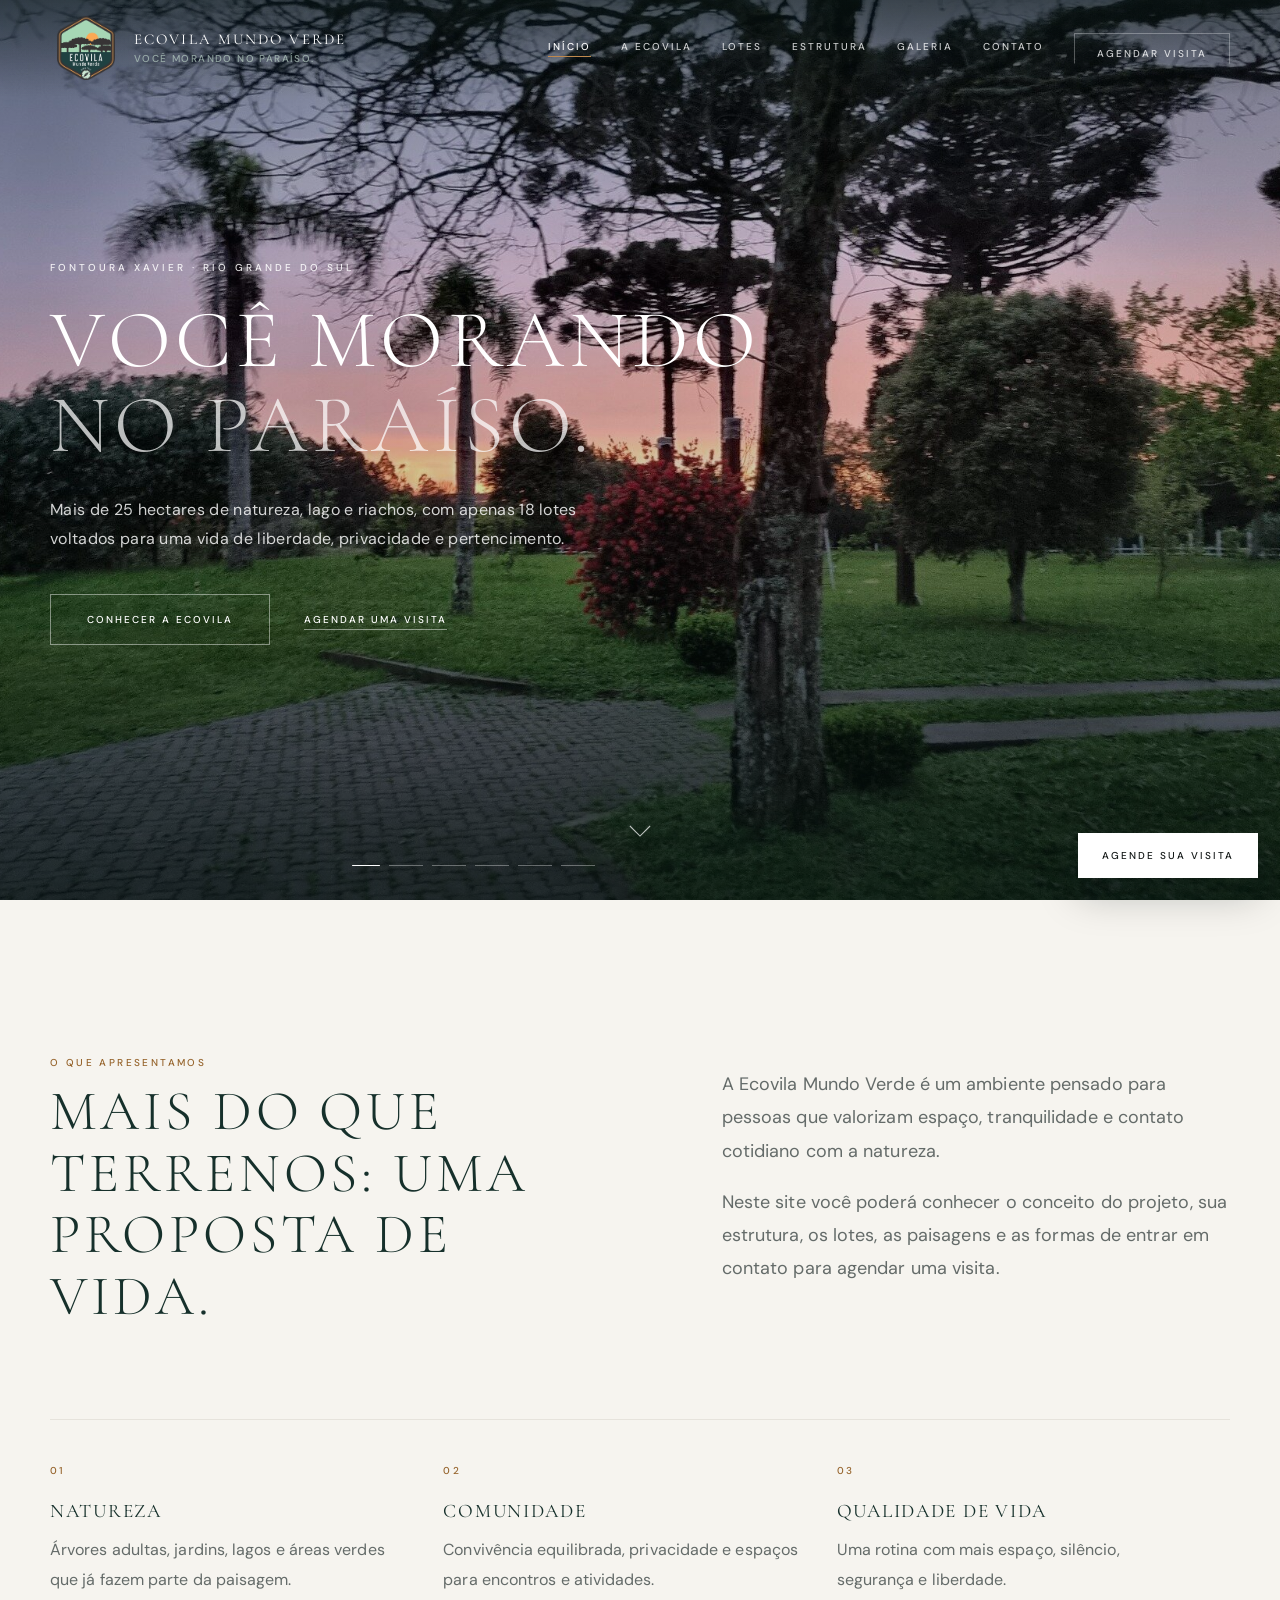
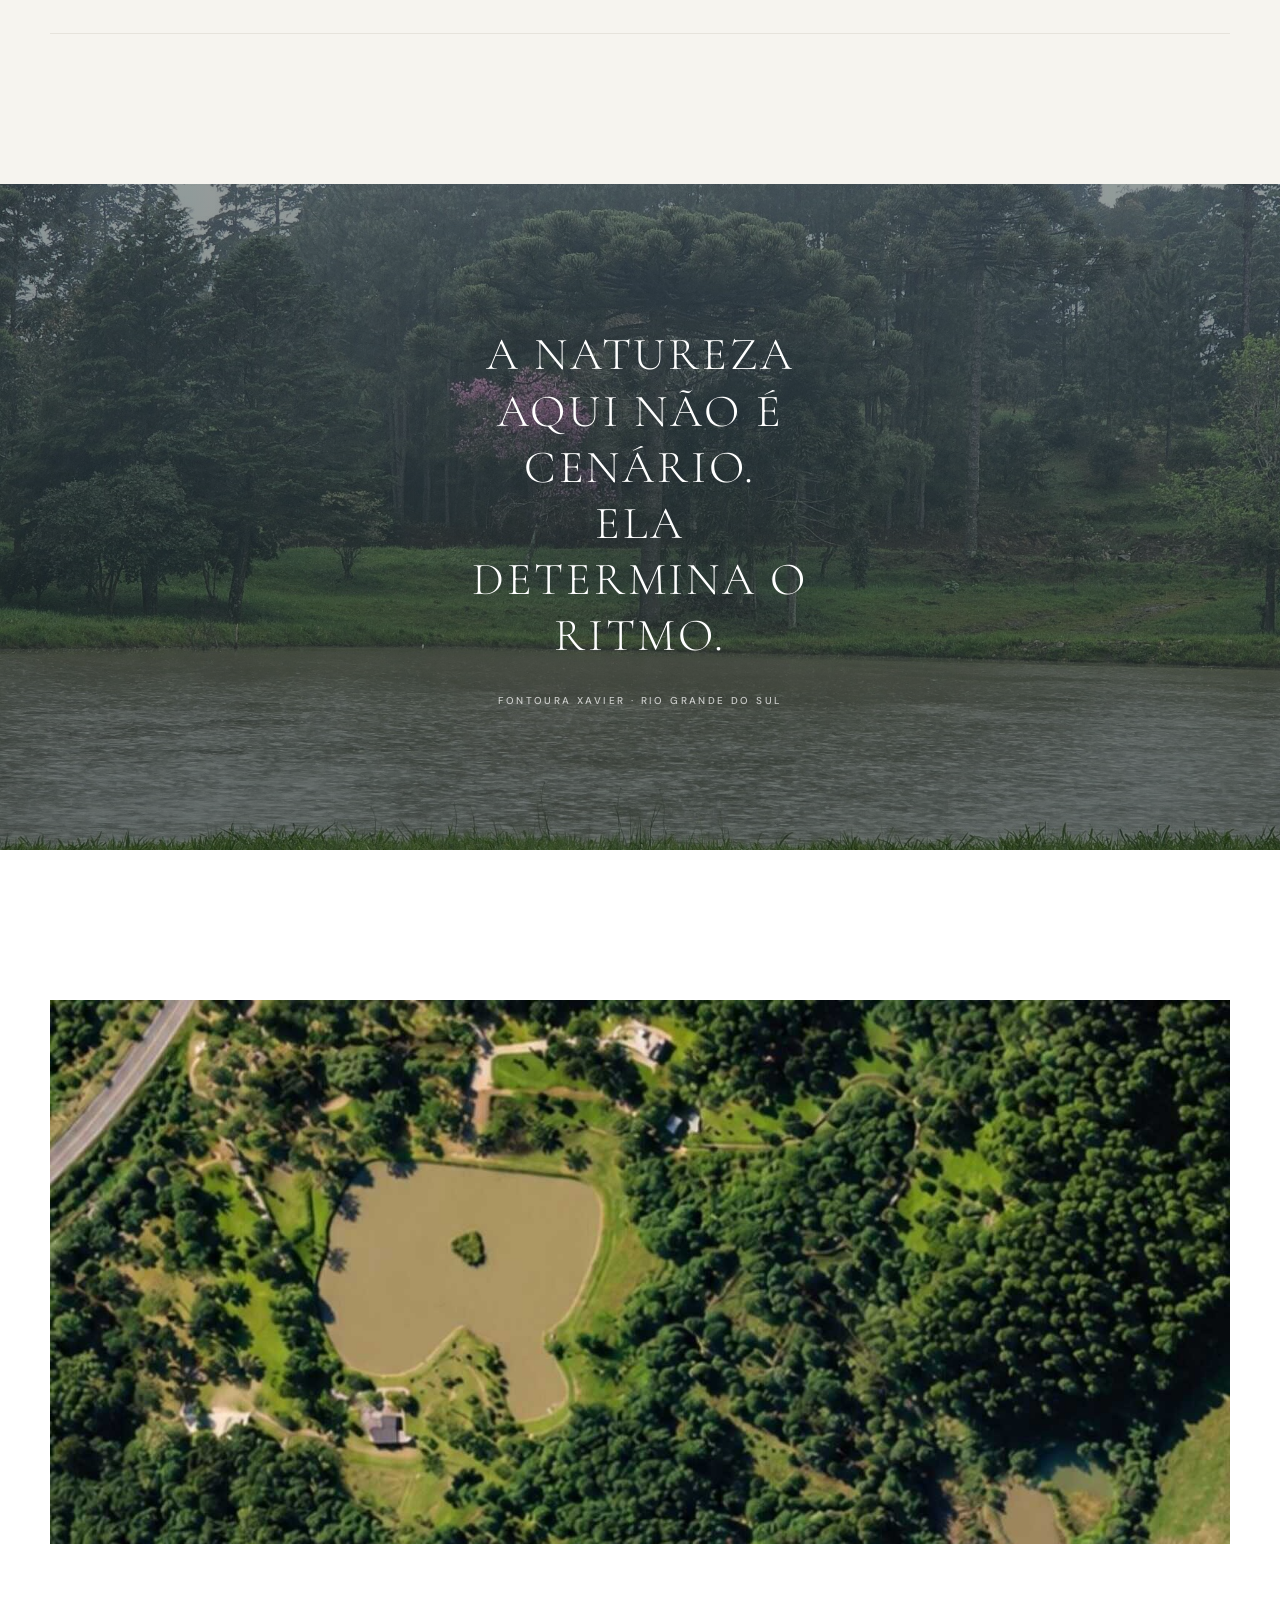
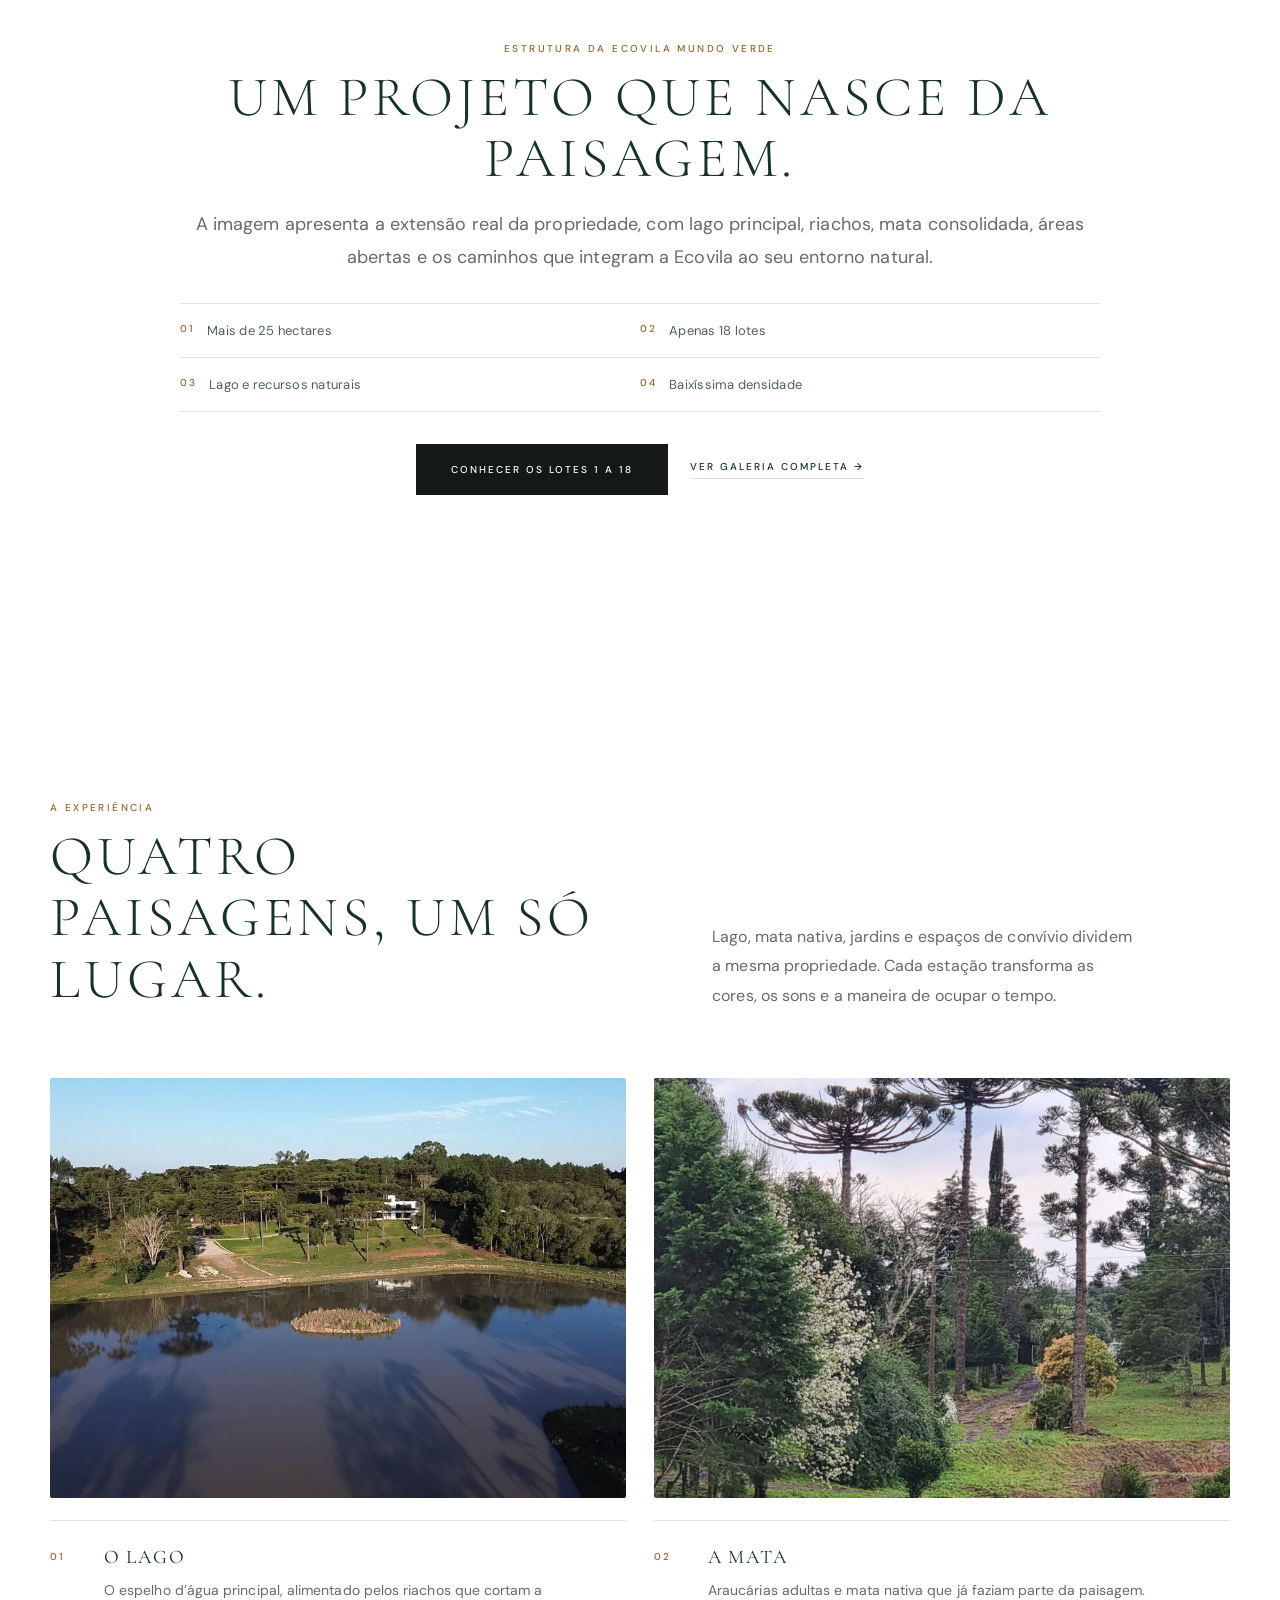
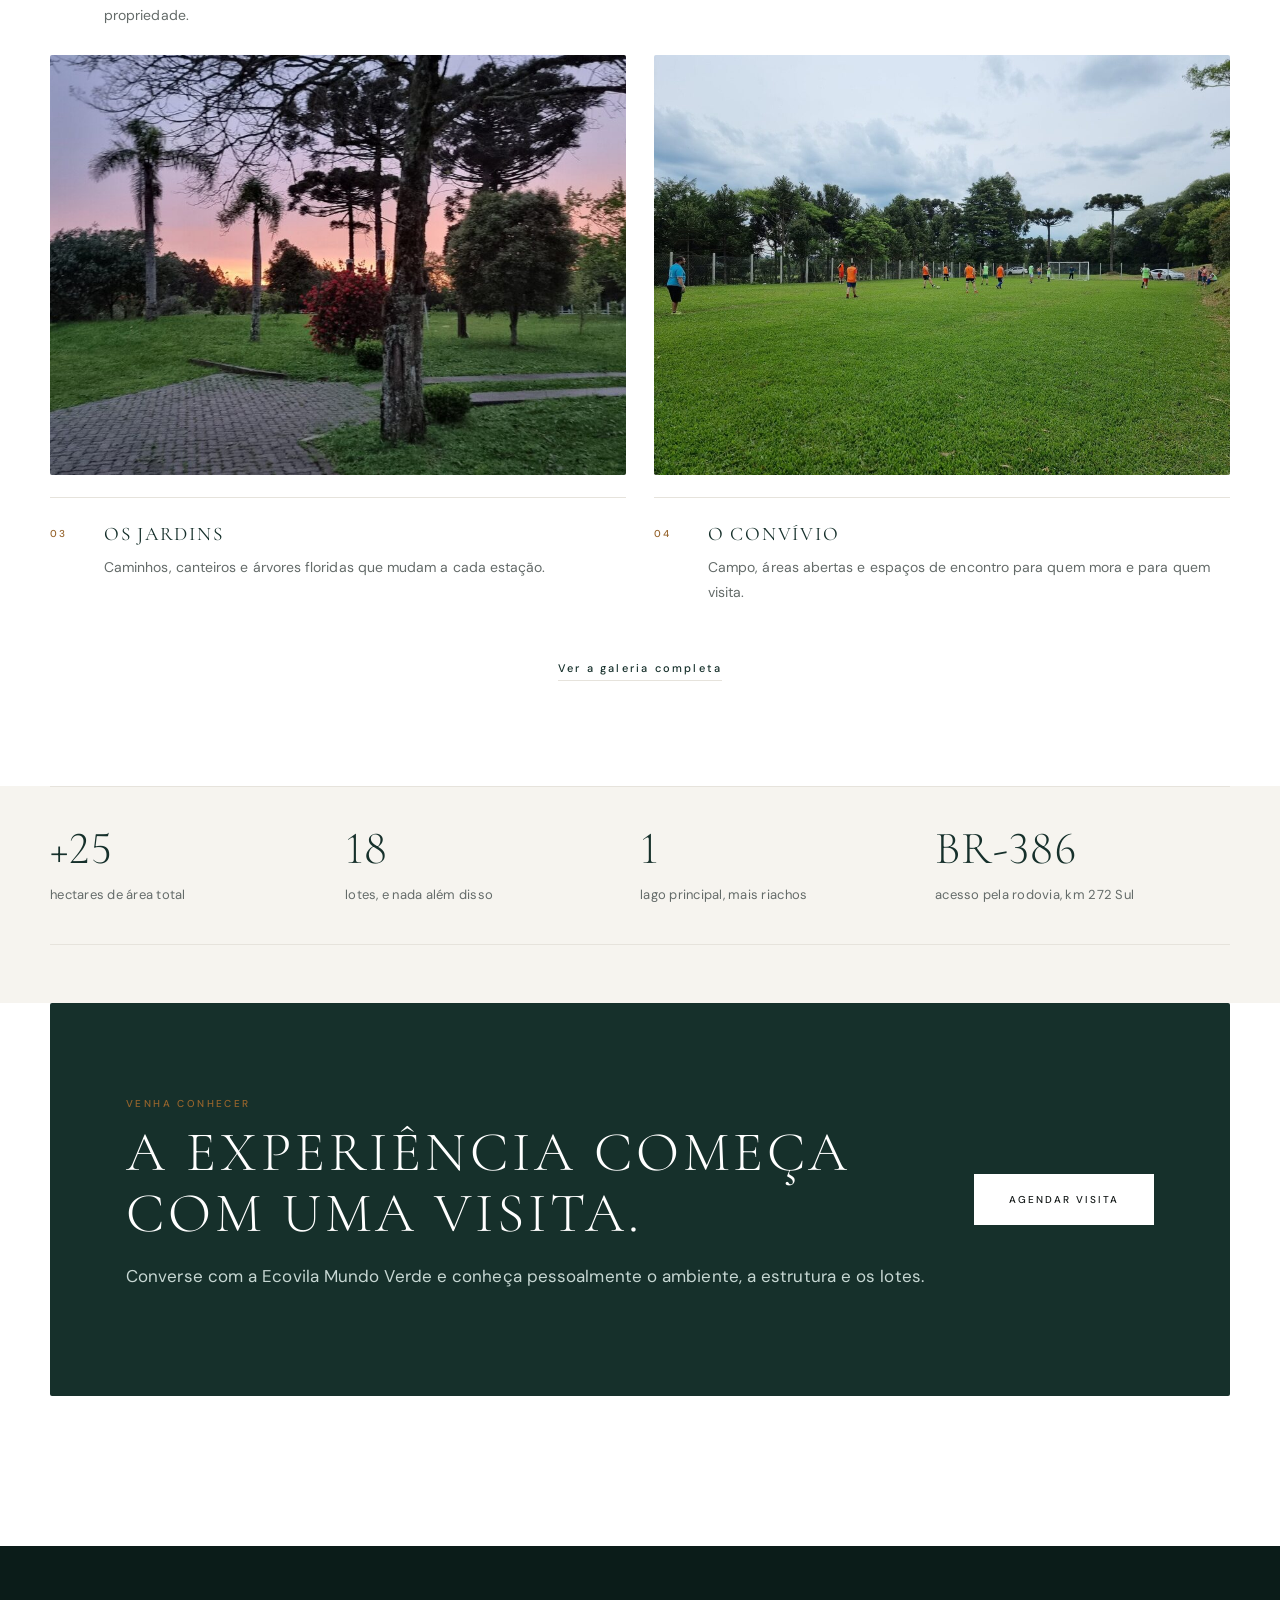
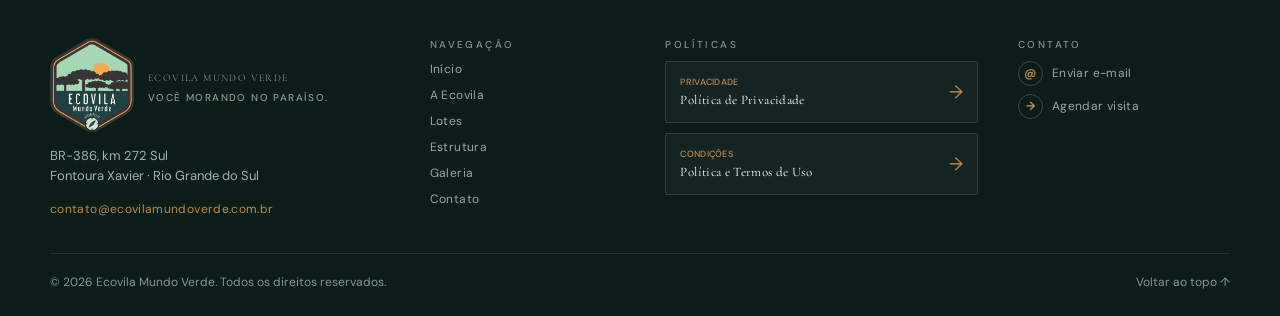
==== index.html @ 24b212b1 "Site institucional da Ecovila Mundo Verde Site estatico em HTML, CSS e JavaScript, sem build e sem d" ====
<!doctype html><html lang="pt-BR"><head><meta charset="utf-8"><meta name="viewport" content="width=device-width,initial-scale=1"><meta name="theme-color" content="#123a33"><meta name="description" content="Conheça a Ecovila Mundo Verde, em Fontoura Xavier/RS: natureza, moradia de baixa densidade, lazer e convivência."><meta name="robots" content="index,follow,max-image-preview:large"><meta name="author" content="Ecovila Mundo Verde"><title>Ecovila Mundo Verde | Lotes em Fontoura Xavier, RS</title><link rel="canonical" href="https://www.ecovilamundoverde.com.br/"><meta property="og:locale" content="pt_BR"><meta property="og:type" content="website"><meta property="og:site_name" content="Ecovila Mundo Verde"><meta property="og:title" content="Ecovila Mundo Verde | Lotes em Fontoura Xavier, RS"><meta property="og:description" content="Conheça a Ecovila Mundo Verde, em Fontoura Xavier/RS: natureza, moradia de baixa densidade, lazer e convivência."><meta property="og:url" content="https://www.ecovilamundoverde.com.br/"><meta property="og:image" content="https://www.ecovilamundoverde.com.br/assets/base-ecovila-25ha.jpg"><meta property="og:image:alt" content="Vista da Ecovila Mundo Verde em Fontoura Xavier, RS"><meta property="og:image:width" content="1600"><meta property="og:image:height" content="738"><meta property="og:image:type" content="image/jpeg"><meta name="twitter:card" content="summary_large_image"><meta name="twitter:title" content="Ecovila Mundo Verde | Lotes em Fontoura Xavier, RS"><meta name="twitter:description" content="Conheça a Ecovila Mundo Verde, em Fontoura Xavier/RS: natureza, moradia de baixa densidade, lazer e convivência."><meta name="twitter:image" content="https://www.ecovilamundoverde.com.br/assets/base-ecovila-25ha.jpg"><link rel="icon" href="/favicon.ico" sizes="32x32"><link rel="icon" type="image/png" sizes="192x192" href="/assets/icon-192.png"><link rel="apple-touch-icon" href="/apple-touch-icon.png"><link rel="manifest" href="/manifest.webmanifest"><meta name="apple-mobile-web-app-title" content="Mundo Verde"><meta name="mobile-web-app-capable" content="yes"><link rel="preconnect" href="https://fonts.googleapis.com"><link rel="preconnect" href="https://fonts.gstatic.com" crossorigin><link rel="preload" as="image" href="assets/hero-por-do-sol.jpg" fetchpriority="high"><link href="https://fonts.googleapis.com/css2?family=Cormorant+Garamond:wght@300;400;500&family=DM+Sans:wght@300;400;500;600&display=swap" rel="stylesheet"><link rel="stylesheet" href="styles.css"><script type="application/ld+json">{"@context":"https://schema.org","@graph":[{"@type":"Organization","@id":"https://www.ecovilamundoverde.com.br/#organization","name":"Ecovila Mundo Verde","url":"https://www.ecovilamundoverde.com.br/","email":"contato@ecovilamundoverde.com.br","logo":"https://www.ecovilamundoverde.com.br/assets/logo.png","address":{"@type":"PostalAddress","streetAddress":"BR-386, km 272 Sul","addressLocality":"Fontoura Xavier","addressRegion":"RS","addressCountry":"BR"}},{"@type":"Place","@id":"https://www.ecovilamundoverde.com.br/#place","name":"Ecovila Mundo Verde","description":"Ecovila de baixíssima densidade com mais de 25 hectares, 18 lotes, lago, riachos e Mata Atlântica em Fontoura Xavier, Rio Grande do Sul.","address":{"@type":"PostalAddress","streetAddress":"BR-386, km 272 Sul","addressLocality":"Fontoura Xavier","addressRegion":"RS","addressCountry":"BR"}},{"@type":"WebSite","@id":"https://www.ecovilamundoverde.com.br/#website","url":"https://www.ecovilamundoverde.com.br/","name":"Ecovila Mundo Verde","inLanguage":"pt-BR","publisher":{"@id":"https://www.ecovilamundoverde.com.br/#organization"}}]}</script></head><body class="home-page"><header class="site-header" id="topo">
    <a class="brand" href="index.html" aria-label="Ecovila Mundo Verde - início">
      <img src="assets/logo.png" alt="Logomarca oficial da Ecovila Mundo Verde" width="1113" height="1241"><div class="brand-copy"><strong>Ecovila Mundo Verde</strong><span class="brand-tagline">Você morando no paraíso.</span></div>
    </a>
    <button class="nav-toggle" aria-label="Abrir menu" aria-expanded="false">☰</button>
    <nav class="nav" aria-label="Navegação principal">
      <a href="index.html" aria-current="page">INÍCIO</a><a href="a-ecovila.html">A ECOVILA</a><a href="lotes.html">LOTES</a><a href="estrutura.html">ESTRUTURA</a><a href="galeria.html">GALERIA</a><a href="contato.html">CONTATO</a>
      <a class="nav-cta" href="contato.html">AGENDAR VISITA</a>
    </nav>
  </header><main>
  <section class="hero" id="inicio"><div class="hero-slides" aria-hidden="true"><video class="hero-slide active" autoplay muted loop playsinline preload="auto" poster="assets/hero-por-do-sol.jpg"><source src="assets/hero-por-do-sol.mp4" type="video/mp4"></video><img class="hero-slide" src="assets/hero-neblina-lago.jpg" alt="" width="2048" height="1153"><img class="hero-slide" src="assets/hero-jardim-rosas.jpg" alt="" width="2048" height="1153"><video class="hero-slide" muted loop playsinline preload="none" poster="assets/hero-por-do-sol.jpg"><source src="assets/hero-crepusculo.mp4" type="video/mp4"></video><img class="hero-slide" src="assets/hero-lago-casa.jpg" alt="" width="2047" height="2047"><img class="hero-slide" src="assets/hero-por-do-sol.jpg" alt="" width="2048" height="1153"></div><div class="hero-overlay"></div><div class="container hero-content"><span class="eyebrow">FONTOURA XAVIER · RIO GRANDE DO SUL</span><h1>Você morando<br><em>no paraíso.</em></h1><p>Mais de 25 hectares de natureza, lago e riachos, com apenas 18 lotes voltados para uma vida de liberdade, privacidade e pertencimento.</p><div class="hero-actions"><a class="btn btn-ghost btn-hero" href="a-ecovila.html">Conhecer a Ecovila</a><a class="btn btn-ghost" href="contato.html">Agendar uma visita</a></div></div><a class="scroll-cue" href="#inicio-conteudo" aria-label="Rolar para o conteudo"><svg viewBox="0 0 24 14" width="22" height="13" fill="none" stroke="currentColor" stroke-width="1.2" aria-hidden="true"><path d="M1 1l11 11L23 1"/></svg></a><div class="hero-dots" aria-label="Destaques visuais"><button class="active" aria-label="Cena 1"></button><button aria-label="Cena 2"></button><button aria-label="Cena 3"></button><button aria-label="Cena 4"></button><button aria-label="Cena 5"></button><button aria-label="Cena 6"></button></div></section>
  <section class="section premium-intro" id="inicio-conteudo"><div class="container intro-grid"><div class="intro-title"><span class="section-kicker">O QUE APRESENTAMOS</span><h2>Mais do que terrenos: uma proposta de vida.</h2></div><div class="intro-copy"><p>A Ecovila Mundo Verde é um ambiente pensado para pessoas que valorizam espaço, tranquilidade e contato cotidiano com a natureza.</p><p>Neste site você poderá conhecer o conceito do projeto, sua estrutura, os lotes, as paisagens e as formas de entrar em contato para agendar uma visita.</p></div></div><div class="container pillars"><article><span>01</span><h3>Natureza</h3><p>Árvores adultas, jardins, lagos e áreas verdes que já fazem parte da paisagem.</p></article><article><span>02</span><h3>Comunidade</h3><p>Convivência equilibrada, privacidade e espaços para encontros e atividades.</p></article><article><span>03</span><h3>Qualidade de vida</h3><p>Uma rotina com mais espaço, silêncio, segurança e liberdade.</p></article></div></section>
  <section class="statement" aria-label="A proposta da Ecovila"><img src="assets/galeria-lago-mata.jpg" alt="Lago da Ecovila Mundo Verde sob a neblina da manhã" loading="lazy" decoding="async" width="2048" height="1153"><div class="statement-veil"></div><blockquote class="container"><p>A natureza aqui não é cenário.<br>Ela determina o ritmo.</p><cite>Fontoura Xavier · Rio Grande do Sul</cite></blockquote></section><section class="section aerial-showcase"><div class="container aerial-grid aerial-grid-base"><div class="aerial-media base-overview"><img src="assets/base-ecovila-25ha.jpg" alt="Vista aérea completa da área da Ecovila Mundo Verde" loading="lazy" decoding="async" width="1600" height="738"></div><div class="aerial-copy"><span class="section-kicker">ESTRUTURA DA ECOVILA MUNDO VERDE</span><h2>Um projeto que nasce da paisagem.</h2><p>A imagem apresenta a extensão real da propriedade, com lago principal, riachos, mata consolidada, áreas abertas e os caminhos que integram a Ecovila ao seu entorno natural.</p><div class="mini-list"><div><b>01</b><span>Mais de 25 hectares</span></div><div><b>02</b><span>Apenas 18 lotes</span></div><div><b>03</b><span>Lago e recursos naturais</span></div><div><b>04</b><span>Baixíssima densidade</span></div></div><div class="home-project-links"><a class="btn btn-primary" href="lotes.html">CONHECER OS LOTES 1 A 18</a><a class="text-link" href="galeria.html">VER GALERIA COMPLETA →</a></div></div></div></section>
  <section class="section experience"><div class="container"><div class="editorial-head"><div><span class="section-kicker">A experiência</span><h2>Quatro paisagens, um só lugar.</h2></div><p>Lago, mata nativa, jardins e espaços de convívio dividem a mesma propriedade. Cada estação transforma as cores, os sons e a maneira de ocupar o tempo.</p></div><div class="experience-grid"><a class="exp-tile" href="galeria.html"><img src="assets/lago-margem.jpg" alt="Lago principal da Ecovila refletindo o céu" loading="lazy" decoding="async" width="1160" height="653"><div class="exp-tile-body"><small>01</small><h3>O lago</h3><p>O espelho d’água principal, alimentado pelos riachos que cortam a propriedade.</p></div></a><a class="exp-tile" href="galeria.html"><img src="assets/mata-araucarias.jpg" alt="Araucárias e vegetação nativa da Ecovila" loading="lazy" decoding="async" width="2048" height="1153"><div class="exp-tile-body"><small>02</small><h3>A mata</h3><p>Araucárias adultas e mata nativa que já faziam parte da paisagem.</p></div></a><a class="exp-tile" href="galeria.html"><img src="assets/ecovila-jardim-por-do-sol.jpg" alt="Jardins da Ecovila ao entardecer" loading="lazy" decoding="async" width="1152" height="649"><div class="exp-tile-body"><small>03</small><h3>Os jardins</h3><p>Caminhos, canteiros e árvores floridas que mudam a cada estação.</p></div></a><a class="exp-tile" href="galeria.html"><img src="assets/galeria-campo-society.jpg" alt="Campo de futebol society da Ecovila" loading="lazy" decoding="async" width="1152" height="864"><div class="exp-tile-body"><small>04</small><h3>O convívio</h3><p>Campo, áreas abertas e espaços de encontro para quem mora e para quem visita.</p></div></a></div><p class="experience-link"><a class="text-link" href="galeria.html">Ver a galeria completa</a></p></div></section><section class="figures"><div class="container figures-row"><div><b>+25</b><span>hectares de área total</span></div><div><b>18</b><span>lotes, e nada além disso</span></div><div><b>1</b><span>lago principal, mais riachos</span></div><div><b>BR-386</b><span>acesso pela rodovia, km 272 Sul</span></div></div></section><section class="section home-cta"><div class="container cta-panel"><div><span class="section-kicker">VENHA CONHECER</span><h2>A experiência começa com uma visita.</h2><p>Converse com a Ecovila Mundo Verde e conheça pessoalmente o ambiente, a estrutura e os lotes.</p></div><a class="btn btn-primary" href="contato.html">AGENDAR VISITA</a></div></section></main><a class="wa-float" data-wa hidden href="#" target="_blank" rel="noopener" aria-label="Conversar pelo WhatsApp"><svg viewBox="0 0 24 24" fill="currentColor" aria-hidden="true" focusable="false"><path d="M17.472 14.382c-.297-.149-1.758-.867-2.03-.967-.273-.099-.471-.148-.67.15-.197.297-.767.966-.94 1.164-.173.199-.347.223-.644.075-.297-.15-1.255-.463-2.39-1.475-.883-.788-1.48-1.761-1.653-2.059-.173-.297-.018-.458.13-.606.134-.133.298-.347.446-.52.149-.174.198-.298.298-.497.099-.198.05-.371-.025-.52-.075-.149-.669-1.612-.916-2.207-.242-.579-.487-.5-.669-.51a12.8 12.8 0 0 0-.57-.01c-.198 0-.52.074-.792.372-.272.297-1.04 1.016-1.04 2.479 0 1.462 1.065 2.875 1.213 3.074.149.198 2.096 3.2 5.077 4.487.709.306 1.262.489 1.694.625.712.227 1.36.195 1.872.118.571-.085 1.758-.719 2.006-1.413.248-.694.248-1.289.173-1.413-.074-.124-.272-.198-.57-.347m-5.421 7.403h-.004a9.87 9.87 0 0 1-5.031-1.378l-.361-.214-3.741.982.998-3.648-.235-.374a9.86 9.86 0 0 1-1.51-5.26c.001-5.45 4.436-9.884 9.888-9.884a9.82 9.82 0 0 1 6.988 2.896 9.825 9.825 0 0 1 2.893 6.994c-.003 5.45-4.437 9.884-9.885 9.884m8.413-18.297A11.815 11.815 0 0 0 12.05 0C5.495 0 .16 5.335.157 11.892c0 2.096.547 4.142 1.588 5.945L.057 24l6.305-1.654a11.882 11.882 0 0 0 5.683 1.448h.005c6.554 0 11.89-5.335 11.893-11.893A11.821 11.821 0 0 0 20.465 3.488"/></svg></a><a class="visit-float" href="contato.html" aria-label="Agende sua visita à Ecovila Mundo Verde">AGENDE SUA VISITA</a><footer>
    <div class="container footer-main footer-expanded">
      <div class="footer-brand-block"><div class="footer-brand"><img src="assets/logo.png" alt="Logomarca oficial da Ecovila Mundo Verde" loading="lazy" decoding="async" width="1113" height="1241"><div><strong>Ecovila Mundo Verde</strong><span class="brand-tagline footer-tagline">Você morando no paraíso.</span></div></div><address>BR-386, km 272 Sul<br>Fontoura Xavier · Rio Grande do Sul</address><a class="footer-email" href="mailto:contato@ecovilamundoverde.com.br">contato@ecovilamundoverde.com.br</a></div>
      <div><strong>NAVEGAÇÃO</strong><a href="index.html">Início</a><a href="a-ecovila.html">A Ecovila</a><a href="lotes.html">Lotes</a><a href="estrutura.html">Estrutura</a><a href="galeria.html">Galeria</a><a href="contato.html">Contato</a></div>
      <div><strong>POLÍTICAS</strong><div class="policy-links"><a href="politica-de-privacidade.html"><span>PRIVACIDADE</span><b>Política de Privacidade</b><i>→</i></a><a href="termos-de-uso.html"><span>CONDIÇÕES</span><b>Política e Termos de Uso</b><i>→</i></a></div></div>
      <div><strong>CONTATO</strong><div class="social-list"><a class="social-link" href="mailto:contato@ecovilamundoverde.com.br"><b>@</b>Enviar e-mail</a><a class="social-link" data-wa hidden href="#" rel="noopener"><b>✆</b>WhatsApp</a><a class="social-link" href="contato.html"><b>→</b>Agendar visita</a></div></div>
    </div>
    <div class="container footer-bottom"><span>© 2026 Ecovila Mundo Verde. Todos os direitos reservados.</span><a href="#topo">Voltar ao topo ↑</a></div>
  </footer><script src="script.js" defer></script></body></html>
---- styles.css ----
:root{--display:"Cormorant Garamond",Georgia,"Times New Roman",serif;--sans:"DM Sans",system-ui,sans-serif;--green:#16302b;--green2:#24453e;--green3:#0b1c19;--ink:#141918;--mint:#b7cdc3;--orange:#c0894e;--cream:#f6f4ef;--paper:#fff;--text:#1b2220;--muted:#868c89;--line:#e6e3dc;--shadow:0 30px 80px rgba(11,28,25,.10);--r:2px}
*{box-sizing:border-box}html{scroll-behavior:smooth}body{margin:0;font-family:"DM Sans",sans-serif;color:var(--text);background:#fbfcf9}.container{width:min(1180px,calc(100% - 40px));margin:auto}img{max-width:100%;display:block}a{text-decoration:none;color:inherit}button,input,select{font:inherit}.site-header{position:fixed;z-index:50;top:0;left:0;right:0;height:88px;display:flex;align-items:center;justify-content:space-between;padding:0 max(24px,calc((100vw - 1180px)/2));background:linear-gradient(180deg,rgba(8,28,25,.78),rgba(8,28,25,0));transition:.25s}.site-header.scrolled{height:78px;background:rgba(13,44,40,.96);backdrop-filter:blur(15px);box-shadow:0 10px 30px rgba(0,0,0,.14)}.brand{display:flex;align-items:center;gap:12px;color:#fff}.brand img{width:72px;height:64px;object-fit:contain}.brand-copy{display:flex;flex-direction:column;line-height:1}.brand-copy strong{font-family:var(--display);font-size:18px}.brand-copy span{font-size:13px;opacity:.76;margin-top:4px}.nav{display:flex;align-items:center;gap:20px;color:#fff;font-size:12px;font-weight:800;letter-spacing:.04em}.nav a{opacity:.91}.nav a:hover{opacity:1}.nav-cta{padding:12px 17px;border:1px solid rgba(255,255,255,.45);border-radius:999px}.nav-toggle{display:none;border:0;background:none;color:#fff;font-size:28px}.hero{min-height:760px;height:100vh;position:relative;display:flex;align-items:center;color:#fff;overflow:hidden}.hero-video{position:absolute;inset:0;width:100%;height:100%;object-fit:cover}.hero-overlay{position:absolute;inset:0;background:linear-gradient(90deg,rgba(5,23,21,.88) 0%,rgba(7,31,28,.65) 47%,rgba(7,31,28,.23) 100%),linear-gradient(0deg,rgba(5,23,21,.54),transparent 38%)}.hero-content{position:relative;z-index:2;padding-top:70px}.eyebrow,.section-kicker{font-size:11px;letter-spacing:.24em;font-weight:900;color:var(--orange)}.hero h1,.section h2{font-family:var(--display);letter-spacing:-.045em}.hero h1{font-size:clamp(54px,7vw,92px);line-height:.95;max-width:980px;margin:18px 0 26px}.hero h1 em{font-style:normal;color:#d8f0df}.hero p{font-size:20px;line-height:1.65;max-width:760px;color:rgba(255,255,255,.9)}.hero-actions{display:flex;gap:14px;margin-top:34px}.btn{display:inline-flex;align-items:center;justify-content:center;border-radius:999px;border:0;padding:15px 22px;font-size:12px;letter-spacing:.03em;font-weight:900;cursor:pointer;transition:.2s}.btn:hover{transform:translateY(-2px)}.btn-primary{background:var(--orange);color:var(--green)}.btn-ghost{color:#fff;border:1px solid rgba(255,255,255,.45);background:rgba(255,255,255,.08);backdrop-filter:blur(8px)}.btn-outline{background:#fff;border:1px solid var(--line);color:var(--green)}.full{width:100%}.hero-proof{display:flex;gap:10px;flex-wrap:wrap;margin-top:42px}.hero-proof span{padding:10px 14px;border:1px solid rgba(255,255,255,.15);background:rgba(255,255,255,.1);border-radius:999px;font-size:12px}.hero-proof b{margin-right:4px}.scroll-cue{position:absolute;z-index:3;left:50%;bottom:28px;transform:translateX(-50%);width:46px;height:46px;border:1px solid rgba(255,255,255,.35);border-radius:50%;display:grid;place-items:center}.section{padding:110px 0}.premium-intro{background:var(--cream)}.intro-grid{display:grid;grid-template-columns:1.05fr .95fr;gap:80px}.section h2{font-size:clamp(40px,4.8vw,64px);line-height:1.06;margin:10px 0 0;color:var(--green)}.intro-copy{font-size:18px;line-height:1.85;color:#56635f}.pillars{display:grid;grid-template-columns:repeat(3,1fr);gap:18px;margin-top:70px}.pillars article{background:#fff;border:1px solid #ebe7de;padding:30px;border-radius:22px}.pillars span{color:var(--orange);font-weight:900;font-size:13px}.pillars h3{font-family:var(--display);color:var(--green);font-size:24px;margin:16px 0 8px}.pillars p{color:var(--muted);line-height:1.65;margin:0}.aerial-showcase{background:#fff}.aerial-grid{display:grid;grid-template-columns:1.08fr .92fr;gap:70px;align-items:center}.aerial-media{position:relative}.aerial-media img{width:100%;height:620px;object-fit:cover;border-radius:var(--r);box-shadow:var(--shadow)}.media-badge{position:absolute;left:-28px;bottom:30px;background:#fff;border-radius:18px;padding:18px 22px;box-shadow:var(--shadow);display:flex;flex-direction:column}.media-badge small{font-size:10px;letter-spacing:.2em;color:var(--orange);font-weight:900}.media-badge strong{color:var(--green);margin-top:5px}.aerial-copy>p{font-size:18px;color:var(--muted);line-height:1.8}.mini-list{display:grid;grid-template-columns:1fr 1fr;margin:28px 0 32px;border-top:1px solid var(--line)}.mini-list div{display:flex;gap:12px;padding:18px 0;border-bottom:1px solid var(--line)}.mini-list b{color:var(--orange)}.mini-list span{font-size:14px;color:#50605c}.text-link{font-size:12px;font-weight:900;letter-spacing:.06em;color:var(--green)}.lots-section{background:#edf4ef}.section-head{display:flex;align-items:end;justify-content:space-between;gap:60px;margin-bottom:38px}.section-head>div{max-width:760px}.section-head>p{max-width:400px;color:var(--muted);line-height:1.7}.lot-map-card{display:grid;grid-template-columns:1fr 330px;background:#fff;border-radius:var(--r);overflow:hidden;box-shadow:var(--shadow)}.lot-map{position:relative;min-height:620px}.lot-map>img{position:absolute;width:100%;height:100%;object-fit:cover}.lot-pin{position:absolute;width:48px;height:48px;border-radius:50%;border:3px solid #fff;background:var(--orange);color:var(--green);font-weight:900;box-shadow:0 9px 24px rgba(0,0,0,.25);cursor:pointer}.lot-pin:hover{transform:scale(1.1)}.p1{left:34%;top:38%}.p2{left:48%;top:33%}.p3{left:62%;top:42%}.p4{left:54%;top:58%}.p5{left:38%;top:62%}.p6{left:70%;top:62%}.map-legend{position:absolute;left:18px;bottom:18px;background:rgba(13,44,40,.94);color:#fff;border-radius:999px;padding:10px 14px;font-size:10px;font-weight:800;letter-spacing:.08em}.lot-help{padding:36px}.lot-help h3{font-family:var(--display);color:var(--green);font-size:30px;margin:9px 0}.lot-help p,.lot-help li{color:var(--muted);line-height:1.55}.lot-help ul{padding-left:18px;margin-bottom:28px}.lot-cards{display:grid;grid-template-columns:repeat(3,1fr);gap:18px;margin-top:24px}.lot-card{background:#fff;border:1px solid var(--line);border-radius:20px;padding:22px;cursor:pointer;transition:.2s}.lot-card:hover{transform:translateY(-4px);box-shadow:0 14px 34px rgba(23,60,54,.09)}.lot-card-top{display:flex;justify-content:space-between;align-items:center}.lot-card h3{font-family:var(--display);margin:0;color:var(--green);font-size:23px}.badge{font-size:9px;letter-spacing:.1em;font-weight:900;background:#eef4ef;padding:7px 9px;border-radius:999px;color:var(--green)}.lot-card p{color:var(--muted);line-height:1.55}.lot-meta{display:flex;gap:10px;font-size:12px;color:#596762}.ai-houses{background:var(--green);color:#fff}.ai-grid{display:grid;grid-template-columns:.92fr 1.08fr;gap:70px;align-items:center}.ai-houses h2{color:#fff}.ai-copy>p{font-size:18px;line-height:1.8;color:#cad8d4}.ai-steps{display:grid;gap:14px;margin-top:28px}.ai-steps article{display:grid;grid-template-columns:42px 1fr;column-gap:14px;border-top:1px solid rgba(255,255,255,.13);padding-top:16px}.ai-steps span{grid-row:1/3;width:42px;height:42px;border-radius:50%;display:grid;place-items:center;background:rgba(255,255,255,.09);color:var(--orange);font-weight:900}.ai-steps strong{font-family:var(--display)}.ai-steps p{margin:3px 0 0;color:#abc0ba;font-size:13px}.ai-media{position:relative;border-radius:var(--r);overflow:hidden;min-height:600px}.ai-media img{position:absolute;width:100%;height:100%;object-fit:cover}.ai-media:after{content:"";position:absolute;inset:0;background:linear-gradient(0deg,rgba(0,0,0,.62),transparent 58%)}.play-orb{position:absolute;z-index:2;left:50%;top:50%;transform:translate(-50%,-50%);width:86px;height:86px;border:0;border-radius:50%;background:rgba(255,173,79,.94);color:var(--green);font-size:26px;box-shadow:0 0 0 14px rgba(255,255,255,.12)}.video-caption{position:absolute;z-index:2;left:28px;bottom:28px;display:flex;flex-direction:column}.video-caption small{letter-spacing:.18em;color:var(--orange);font-weight:900}.video-caption strong{font-family:var(--display);font-size:24px;margin-top:6px}.lifestyle{background:var(--green3);color:#fff}.light-head h2{color:#fff}.light-head>p{color:#a9bbb7}.lifestyle-grid{display:grid;grid-template-columns:1.25fr .75fr;grid-template-rows:1fr 1fr;gap:18px;height:720px}.lifestyle-card{position:relative;overflow:hidden;border-radius:24px}.lifestyle-card.big{grid-row:1/3}.lifestyle-card img{width:100%;height:100%;object-fit:cover;transition:.5s}.lifestyle-card:hover img{transform:scale(1.035)}.lifestyle-card:after{content:"";position:absolute;inset:0;background:linear-gradient(0deg,rgba(5,26,24,.76),transparent 58%)}.lifestyle-card div{position:absolute;z-index:2;left:24px;bottom:24px}.lifestyle-card small{letter-spacing:.18em;color:var(--orange);font-weight:900}.lifestyle-card h3{font-family:var(--display);font-size:26px;margin:7px 0 4px}.lifestyle-card p{margin:0;color:#d4dedb}.gallery{background:#fbfcf9}.gallery-grid{display:grid;grid-template-columns:repeat(12,1fr);grid-auto-rows:110px;gap:14px}.gallery-grid figure{margin:0;border-radius:20px;overflow:hidden}.gallery-grid img{width:100%;height:100%;object-fit:cover;transition:.4s}.gallery-grid figure:hover img{transform:scale(1.03)}.g1{grid-column:1/6;grid-row:1/4}.g2{grid-column:6/10;grid-row:1/3}.g3{grid-column:10/13;grid-row:1/3}.g4{grid-column:6/9;grid-row:3/5}.g5{grid-column:9/13;grid-row:3/5}.g6{grid-column:1/4;grid-row:4/6}.g7{grid-column:4/7;grid-row:4/6}.g8{grid-column:7/10;grid-row:5/7}.g9{grid-column:10/13;grid-row:5/7}.g10{grid-column:1/7;grid-row:6/9}.visit{padding-top:50px}.visit-card{background:var(--cream);border-radius:32px;padding:64px;display:grid;grid-template-columns:1fr 1fr;gap:70px}.visit-copy p{font-size:18px;line-height:1.75;color:var(--muted)}.visit-points{display:flex;flex-direction:column;gap:8px;margin-top:22px;color:var(--green);font-weight:700}.lead-form{display:grid;grid-template-columns:1fr 1fr;gap:14px}.lead-form label{display:grid;gap:7px;font-size:11px;font-weight:900;color:var(--green);letter-spacing:.04em}.lead-form input,.lead-form select{width:100%;border:1px solid #ccd7d1;border-radius:12px;padding:13px 14px;background:#fff}.lead-form .btn,.lead-form small{grid-column:1/3}.lead-form small{color:var(--muted);line-height:1.4}footer{background:#0a2522;color:#fff;padding:48px 0 22px}.footer-main{display:grid;grid-template-columns:1.4fr 1fr 1fr 1fr;gap:40px}.footer-brand{display:flex!important;flex-direction:row!important;align-items:center;gap:14px}.footer-brand img{width:84px}.footer-main>div{display:flex;flex-direction:column;gap:10px}.footer-main strong{font-size:12px;letter-spacing:.08em}.footer-main a,.footer-main span{font-size:13px;color:#9fb3ae}.footer-brand strong{font-family:var(--display);font-size:18px;letter-spacing:0}.footer-bottom{display:flex;justify-content:space-between;gap:20px;border-top:1px solid rgba(255,255,255,.1);margin-top:36px;padding-top:20px;color:#809993;font-size:12px}.lot-modal{width:min(980px,calc(100% - 28px));max-height:90vh;border:0;border-radius:28px;padding:0;overflow:auto;box-shadow:0 36px 100px rgba(0,0,0,.35)}.lot-modal::backdrop{background:rgba(8,31,28,.76);backdrop-filter:blur(5px)}.lot-modal[open]{display:grid;grid-template-columns:.95fr 1.05fr}.modal-media{min-height:650px}.modal-media img{width:100%;height:100%;object-fit:cover}.modal-content{padding:46px}.modal-close{position:fixed;right:calc((100vw - min(980px,calc(100vw - 28px)))/2 + 16px);top:calc(5vh + 12px);z-index:4;width:38px;height:38px;border:0;border-radius:50%;background:#fff;box-shadow:0 6px 20px rgba(0,0,0,.16);font-size:24px;cursor:pointer}.modal-content h2{font-family:var(--display);font-size:44px;color:var(--green);margin:8px 0 14px}.modal-content>p{color:var(--muted);line-height:1.65}.lot-specs{display:grid;grid-template-columns:1fr 1fr;gap:14px;margin:24px 0}.lot-specs div{background:#f3f6f3;border-radius:14px;padding:14px}.lot-specs dt{font-size:10px;color:var(--muted);text-transform:uppercase;letter-spacing:.08em}.lot-specs dd{margin:5px 0 0;font-weight:800;color:var(--green)}.modal-tabs{display:flex;border-bottom:1px solid var(--line);margin-top:22px}.tab{border:0;background:none;padding:12px 18px 12px 0;margin-right:18px;color:var(--muted);font-size:11px;font-weight:900;cursor:pointer}.tab.active{color:var(--green);border-bottom:3px solid var(--orange)}.tab-panel{display:none;padding:18px 0;color:var(--muted);line-height:1.6}.tab-panel.active{display:block}.house-demo{display:flex;gap:14px;align-items:center;background:var(--green);color:#fff;border-radius:16px;padding:16px}.house-demo-icon{width:40px;height:40px;border-radius:50%;background:var(--orange);color:var(--green);display:grid;place-items:center}.house-demo div:last-child{display:flex;flex-direction:column}.house-demo span{font-size:12px;color:#b7cbc6}.modal-actions{display:flex;gap:10px;margin-top:22px}.modal-actions .btn{flex:1}
@media(max-width:980px){.brand-copy{display:none}.nav-toggle{display:block}.nav{position:absolute;top:78px;left:18px;right:18px;display:none;flex-direction:column;align-items:stretch;background:#143d37;border-radius:18px;padding:18px;box-shadow:var(--shadow)}.nav.open{display:flex}.hero h1{font-size:60px}.intro-grid,.aerial-grid,.ai-grid,.visit-card{grid-template-columns:1fr}.pillars{grid-template-columns:1fr}.media-badge{left:14px}.lot-map-card{grid-template-columns:1fr}.lot-map{min-height:520px}.lot-cards{grid-template-columns:1fr 1fr}.lifestyle-grid{grid-template-columns:1fr;height:auto}.lifestyle-card,.lifestyle-card.big{height:420px;grid-row:auto}.section-head{align-items:start;flex-direction:column;gap:12px}.footer-main{grid-template-columns:1fr 1fr}.lot-modal[open]{grid-template-columns:1fr}.modal-media{min-height:280px}.modal-close{top:6vh;right:28px}.gallery-grid{grid-template-columns:repeat(2,1fr);grid-auto-rows:300px}.gallery-grid figure{grid-column:auto!important;grid-row:auto!important}}
@media(max-width:620px){.container{width:min(100% - 26px,1180px)}.site-header{height:74px;padding:0 14px}.brand img{width:64px}.hero{min-height:740px}.hero h1{font-size:44px}.hero p{font-size:17px}.hero-actions{flex-direction:column;align-items:flex-start}.hero-proof{display:none}.section{padding:78px 0}.section h2{font-size:39px}.aerial-media img{height:460px}.mini-list{grid-template-columns:1fr}.lot-map{min-height:430px}.lot-help{padding:24px}.lot-cards{grid-template-columns:1fr}.ai-media{min-height:450px}.visit-card{padding:30px 20px}.lead-form{grid-template-columns:1fr}.lead-form .btn,.lead-form small{grid-column:auto}.footer-main{grid-template-columns:1fr}.footer-bottom{flex-direction:column}.gallery-grid{grid-template-columns:1fr;grid-auto-rows:260px}.lot-modal[open]{display:block}.modal-content{padding:30px 22px}.modal-content h2{font-size:36px}.modal-actions{flex-direction:column}.map-legend{right:12px;left:12px;text-align:center}.lot-pin{width:40px;height:40px}}

/* Estrutura multipágina */
.nav a[aria-current="page"]{color:var(--orange);opacity:1}.inner-page{padding-top:78px}.inner-page .site-header{background:rgba(13,44,40,.98);box-shadow:0 10px 30px rgba(0,0,0,.14)}
.page-hero{min-height:590px;display:flex;align-items:flex-end;position:relative;color:#fff;background-image:linear-gradient(90deg,rgba(5,29,25,.9),rgba(5,29,25,.3)),var(--page-image);background-size:cover;background-position:center;padding:150px 0 82px}.page-hero.compact{min-height:490px}.page-hero .container{position:relative;z-index:2}.page-hero h1{font-family:var(--display);font-size:clamp(48px,6vw,78px);line-height:1;letter-spacing:-.045em;max-width:900px;margin:16px 0 20px}.page-hero p{font-size:20px;line-height:1.65;max-width:720px;color:rgba(255,255,255,.9)}
.editorial-grid{display:grid;grid-template-columns:.85fr 1.15fr;gap:90px}.rich-copy{font-size:18px;line-height:1.85;color:#56635f}.rich-copy p:first-child{margin-top:0}.rich-copy .btn{margin-top:18px}.values-section{background:var(--cream)}.value-grid{display:grid;grid-template-columns:repeat(4,1fr);gap:16px}.value-grid article{background:#fff;border:1px solid #e8e5dc;border-radius:22px;padding:28px}.value-grid b{color:var(--orange);font-size:13px}.value-grid h3{font:400 22px var(--display);color:var(--green);margin:16px 0 10px}.value-grid p{color:var(--muted);line-height:1.65;margin:0}.image-story{background:#fff}
.impact-grid article>b{display:block;font:300 18px var(--display);letter-spacing:.04em}.impact-grid article:nth-child(2)>b{font-size:27px}.impact-grid h3{margin-top:12px}
.ecovila-photo-set{display:grid;grid-template-columns:1fr 1fr;grid-template-rows:360px 230px;gap:12px}.ecovila-photo-set figure{margin:0;overflow:hidden;border:1px solid #ded9cd;border-radius:18px;background:var(--cream)}.ecovila-photo-set .ecovila-photo-main{grid-column:1/-1}.ecovila-photo-set img{width:100%;height:100%;object-fit:cover;filter:none;opacity:1}.ecovila-photo-set figure:first-child img{object-position:center 54%}
.home-cta{background:#fff;padding-top:10px}.cta-panel{display:flex;align-items:center;justify-content:space-between;gap:40px;background:var(--green);color:#fff;border-radius:30px;padding:56px 62px}.cta-panel h2{color:#fff;max-width:760px}.cta-panel p{color:#c7d7d3;font-size:17px;line-height:1.7}.cta-panel .btn{flex:none}
.feature-cards{display:grid;grid-template-columns:repeat(3,1fr);gap:20px}.feature-cards article{background:#fff;border:1px solid var(--line);border-radius:24px;overflow:hidden;box-shadow:0 16px 44px rgba(23,60,54,.08)}.feature-cards img{width:100%;height:300px;object-fit:cover}.feature-cards article>div{padding:25px}.feature-cards small{color:var(--orange);font-weight:900;letter-spacing:.16em}.feature-cards h3{font:400 25px var(--display);color:var(--green);margin:8px 0}.feature-cards p{color:var(--muted);line-height:1.65;margin:0}
.contact-direct{margin:28px 0;padding:20px 0;border-top:1px solid #ddd7ca;border-bottom:1px solid #ddd7ca;display:flex;flex-direction:column;gap:5px}.contact-direct span{font-size:11px;font-weight:900;letter-spacing:.16em;color:var(--orange)}.contact-direct a{font:400 19px var(--display);color:var(--green);overflow-wrap:anywhere}.lead-form textarea{width:100%;border:1px solid #ccd7d1;border-radius:12px;padding:13px 14px;background:#fff;font:inherit;resize:vertical}.lead-form .wide{grid-column:1/3}
.footer-expanded{grid-template-columns:1.25fr .72fr 1.15fr .78fr}.footer-brand-block{gap:14px!important}.footer-brand .footer-tagline{display:block;margin-top:5px;color:var(--mint)!important;font:500 13px/1.3 "DM Sans",sans-serif;letter-spacing:0}.footer-brand-block address{font-style:normal;font-size:13px;line-height:1.6;color:#9fb3ae}.footer-email{color:var(--orange)!important;font-weight:700;overflow-wrap:anywhere}.policy-links{display:grid!important;gap:10px!important}.policy-links a{position:relative;display:grid!important;gap:4px!important;padding:14px 38px 14px 14px;border:1px solid rgba(255,255,255,.12);border-radius:13px;background:rgba(255,255,255,.04);transition:.2s}.policy-links a:hover{background:rgba(255,255,255,.09);border-color:rgba(255,173,79,.45);transform:translateY(-1px)}.policy-links span{font-size:9px!important;letter-spacing:.13em;color:var(--orange)!important;font-weight:900}.policy-links b{font:400 13px var(--display);color:#fff}.policy-links i{position:absolute;right:14px;top:50%;transform:translateY(-50%);font-style:normal;color:var(--orange);font-size:18px}.social-list{display:flex!important;flex-direction:column;gap:8px!important}.social-link{display:flex;align-items:center;gap:9px!important}.social-link b{width:25px;height:25px;border:1px solid rgba(255,255,255,.2);border-radius:50%;display:grid;place-items:center;color:var(--orange);font-size:12px;text-transform:uppercase}.footer-main small{font-size:11px;color:#718b85;line-height:1.5}
.brand .brand-tagline,.footer-brand .brand-tagline{display:block;margin-top:5px;color:var(--mint)!important;font:500 13px/1.3 "DM Sans",sans-serif!important;letter-spacing:0;opacity:1}.visit-float{position:fixed;z-index:45;right:22px;bottom:22px;display:inline-flex;align-items:center;justify-content:center;padding:14px 20px;border-radius:999px;background:var(--orange);color:var(--green3);box-shadow:0 14px 38px rgba(5,28,25,.28);font-size:12px;font-weight:900;letter-spacing:.05em;transition:.2s}.visit-float:hover{transform:translateY(-3px);box-shadow:0 18px 42px rgba(5,28,25,.36)}
.legal-hero{background:var(--green);color:#fff;padding:130px 0 68px}.legal-hero h1{font:300 clamp(44px,6vw,72px) var(--display);letter-spacing:-.04em;margin:12px 0}.legal-hero p{color:#adc3bd}.legal-section{padding-top:70px}.legal-copy{max-width:850px}.legal-copy h2{font:400 28px var(--display);color:var(--green);margin:38px 0 10px}.legal-copy p{font-size:17px;line-height:1.8;color:#586662}.legal-copy a{color:var(--green);font-weight:800;text-decoration:underline}
@media(max-width:980px){.brand-copy{display:flex}.brand-copy strong{font-size:16px}.brand-copy span{font-size:11px}.editorial-grid{grid-template-columns:1fr;gap:28px}.value-grid{grid-template-columns:1fr 1fr}.feature-cards{grid-template-columns:1fr}.footer-expanded{grid-template-columns:1fr 1fr}.cta-panel{align-items:flex-start;flex-direction:column}}
@media(max-width:620px){.brand{gap:6px}.brand img{width:50px;height:50px}.brand-copy strong{font-size:14px}.brand .brand-tagline,.footer-brand .brand-tagline{font-size:10px!important;max-width:150px}.visit-float{right:13px;bottom:13px;padding:12px 15px;font-size:10px}.page-hero{min-height:500px;padding:120px 0 58px}.page-hero.compact{min-height:440px}.page-hero h1{font-size:42px}.page-hero p{font-size:17px}.value-grid{grid-template-columns:1fr}.cta-panel{padding:36px 24px}.footer-expanded{grid-template-columns:1fr}.lead-form .wide{grid-column:auto}.feature-cards img{height:240px}.legal-hero{padding:110px 0 55px}}

/* Experiência visual e estrutura ampliada */
.hero-slides,.hero-slide{position:absolute;inset:0;width:100%;height:100%}.hero-slide{object-fit:cover;opacity:0;transition:opacity 1.2s ease}.hero-slide.active{opacity:1}.hero-dots{position:absolute;z-index:4;right:5vw;bottom:34px;display:flex;gap:8px}.hero-dots button{width:9px;height:9px;padding:0;border:1px solid #fff;border-radius:50%;background:transparent;cursor:pointer}.hero-dots button.active{width:28px;border-radius:8px;background:var(--orange);border-color:var(--orange)}
.amenity-grid{display:grid;grid-template-columns:repeat(4,1fr);gap:16px}.amenity-grid a{min-height:210px;padding:26px;border:1px solid var(--line);border-radius:22px;background:#fff;display:flex;flex-direction:column;justify-content:flex-end;box-shadow:0 12px 32px rgba(23,60,54,.06);transition:.25s}.amenity-grid a:hover{transform:translateY(-5px);border-color:#9dbcae;box-shadow:0 20px 42px rgba(23,60,54,.12)}.amenity-icon{font-size:34px;margin-bottom:auto}.amenity-grid strong{font:400 20px var(--display);color:var(--green);margin:20px 0 6px}.amenity-grid small{color:var(--muted);line-height:1.45}.structure-stories{background:var(--green3)}.structure-grid{display:grid;grid-template-columns:1fr 1fr;gap:20px}.structure-grid article{position:relative;min-height:460px;border-radius:26px;overflow:hidden}.structure-grid img{position:absolute;width:100%;height:100%;object-fit:cover}.structure-grid article:after{content:"";position:absolute;inset:0;background:linear-gradient(0deg,rgba(5,28,25,.92),rgba(5,28,25,.05) 70%)}.structure-grid article>div{position:absolute;z-index:2;left:30px;right:30px;bottom:28px;color:#fff}.structure-grid small{color:var(--orange);font-weight:900;letter-spacing:.15em}.structure-grid h3{font:400 28px var(--display);margin:8px 0}.structure-grid p{margin:0;color:#d6e0dd;line-height:1.6}.video-gallery{display:grid;grid-template-columns:1fr 1fr;gap:18px;margin-top:18px}.video-gallery video{width:100%;height:560px;object-fit:cover;background:#0a2522;border-radius:22px}.gallery-grid.expanded figure:nth-child(n+11){grid-column:span 3;grid-row:span 2}
@media(max-width:980px){.amenity-grid{grid-template-columns:1fr 1fr}.gallery-grid.expanded figure:nth-child(n+11){grid-column:auto;grid-row:auto}.video-gallery{grid-template-columns:1fr}.structure-grid{grid-template-columns:1fr}}
@media(max-width:620px){.amenity-grid{grid-template-columns:1fr}.amenity-grid a{min-height:180px}.structure-grid article{min-height:400px}.video-gallery video{height:460px}.hero-dots{right:18px;bottom:24px}}

/* Implantação interativa dos 18 lotes e modelos de casas */
.lot-map .p1{left:17%;top:24%}.lot-map .p2{left:29%;top:19%}.lot-map .p3{left:42%;top:17%}.lot-map .p4{left:55%;top:19%}.lot-map .p5{left:68%;top:23%}.lot-map .p6{left:78%;top:31%}.lot-map .p7{left:82%;top:44%}.lot-map .p8{left:77%;top:58%}.lot-map .p9{left:68%;top:68%}.lot-map .p10{left:56%;top:73%}.lot-map .p11{left:43%;top:75%}.lot-map .p12{left:30%;top:71%}.lot-map .p13{left:19%;top:63%}.lot-map .p14{left:13%;top:49%}.lot-map .p15{left:10%;top:35%}
.lot-map .p16{left:34%;top:39%}.lot-map .p17{left:49%;top:36%}.lot-map .p18{left:60%;top:51%}
.house-models{background:#fff}.house-model-grid{display:grid;grid-template-columns:1fr 1fr;gap:22px}.house-model-grid article{border-radius:26px;overflow:hidden;background:var(--cream);box-shadow:var(--shadow)}.house-model-grid img{width:100%;height:390px;object-fit:cover}.house-model-grid article>div{padding:28px}.house-model-grid small{color:var(--orange);font-weight:900;letter-spacing:.14em}.house-model-grid h3{font:400 28px var(--display);color:var(--green);margin:8px 0}.house-model-grid p{color:var(--muted);line-height:1.65;margin:0}.house-model-action{text-align:center;margin-top:30px}
@media(max-width:760px){.house-model-grid{grid-template-columns:1fr}.house-model-grid img{height:280px}.lot-map .lot-pin{width:34px;height:34px;font-size:10px}.lot-map .p1{left:14%}.lot-map .p5{left:66%}.lot-map .p6{left:76%}.lot-map .p7{left:80%}.lot-map .p14{left:9%}.lot-map .p15{left:7%}}

/* Imagem-base completa da Ecovila */
.aerial-grid-base{grid-template-columns:1fr;align-items:center;gap:54px}.base-overview{min-height:auto;display:block;padding:0;background:none;border-radius:0;box-shadow:none;overflow:visible}.aerial-media.base-overview img{display:block;width:100%;height:auto;max-width:100%;max-height:none;object-fit:contain;border-radius:0;box-shadow:none}.aerial-grid-base .aerial-copy{max-width:920px;margin:0 auto;text-align:center}.aerial-grid-base .mini-list{text-align:left}
@media(max-width:980px){.aerial-grid-base{grid-template-columns:1fr}.base-overview{min-height:auto}.aerial-media.base-overview img{width:100%;height:auto;max-height:none}.base-overview .media-badge{left:18px;right:18px}}
@media(max-width:620px){.base-overview{padding:0}.aerial-media.base-overview img{height:auto}}

/* Galeria renovada */
.gallery-renewed{grid-auto-rows:135px}.gallery-renewed .g1{grid-column:1/8;grid-row:1/4}.gallery-renewed .g2{grid-column:8/13;grid-row:1/3}.gallery-renewed .g3{grid-column:8/13;grid-row:3/5}.gallery-renewed .g4{grid-column:1/5;grid-row:4/6}.gallery-renewed .g5{grid-column:5/9;grid-row:4/7}.gallery-renewed .g6{grid-column:9/13;grid-row:5/7}.gallery-renewed .g7{grid-column:1/6;grid-row:6/9}.gallery-renewed .g8{grid-column:6/9;grid-row:7/10}.gallery-renewed .g9{grid-column:9/13;grid-row:7/9}.gallery-renewed .g10{grid-column:1/7;grid-row:9/12}.gallery-renewed .g11{grid-column:7/13;grid-row:9/12}.gallery-renewed .g12{grid-column:1/8;grid-row:12/15}.gallery-renewed .g13{grid-column:8/13;grid-row:12/15}
.gallery-renewed figure{border:3px solid rgba(29,75,67,.24);box-shadow:0 10px 26px rgba(13,44,40,.1)}
.gallery-renewed .g14{grid-column:1/4;grid-row:15/19}.gallery-renewed .g15{grid-column:4/7;grid-row:15/19}.gallery-renewed .g16{grid-column:7/10;grid-row:15/19}.gallery-renewed .g17{grid-column:10/13;grid-row:15/19}.gallery-renewed .g18{grid-column:1/4;grid-row:19/23}.gallery-renewed .g19{grid-column:4/7;grid-row:19/23}.gallery-renewed .g20{grid-column:7/10;grid-row:19/23}.gallery-renewed .g21{grid-column:10/13;grid-row:19/23}.gallery-renewed .g22{grid-column:1/4;grid-row:23/27}.gallery-renewed .g23{grid-column:4/7;grid-row:23/27}.gallery-renewed .g24{grid-column:7/10;grid-row:23/27}.gallery-renewed .g25{grid-column:10/13;grid-row:23/27}.gallery-renewed .g26{grid-column:1/5;grid-row:27/32}.gallery-renewed .g27{grid-column:5/9;grid-row:27/32}.gallery-renewed .g28{grid-column:9/13;grid-row:27/32}.gallery-renewed .portrait{background:none}.gallery-renewed .portrait img{object-fit:cover}
@media(max-width:980px){.gallery-renewed{grid-template-columns:repeat(2,1fr);grid-auto-rows:300px}.gallery-renewed figure{grid-column:auto!important;grid-row:auto!important}}
@media(max-width:620px){.gallery-renewed{grid-template-columns:1fr;grid-auto-rows:260px}}
@media(max-width:980px){.gallery-renewed .portrait{min-height:680px}}
@media(max-width:620px){.gallery-renewed .portrait{min-height:560px}}

/* Vídeos e novas imagens em destaque na galeria */
.featured-gallery-media{margin-bottom:18px}.featured-video-grid,.featured-photo-grid{display:grid;grid-template-columns:repeat(3,1fr);gap:14px}.featured-video-grid{margin-bottom:14px}.video-card,.featured-photo-grid figure{position:relative;margin:0;overflow:hidden;border:3px solid rgba(29,75,67,.24);border-radius:20px;background:#0d2c28;box-shadow:0 10px 26px rgba(13,44,40,.1)}.video-card{aspect-ratio:16/9}.video-card video,.featured-photo-grid img{width:100%;height:100%;display:block;object-fit:cover}.video-play{position:absolute;z-index:2;top:14px;left:14px;width:42px;height:42px;border-radius:50%;display:grid;place-items:center;padding-left:3px;background:rgba(255,255,255,.92);color:var(--green);font-size:17px;box-shadow:0 6px 18px rgba(0,0,0,.24);pointer-events:none}.featured-photo-grid figure{aspect-ratio:16/10}
@media(max-width:980px){.featured-video-grid,.featured-photo-grid{grid-template-columns:1fr}.video-card{aspect-ratio:16/9}.featured-photo-grid figure{aspect-ratio:16/10}}

/* Fotografias da galeria sem película, filtro ou redução de luminosidade */
.gallery-grid img,.featured-photo-grid img{filter:none!important;opacity:1!important;mix-blend-mode:normal!important;isolation:isolate}.gallery-grid figure::before,.gallery-grid figure::after,.featured-photo-grid figure::before,.featured-photo-grid figure::after{content:none!important;display:none!important}.gallery-grid figure,.featured-photo-grid figure{background:transparent!important}

/* Experiência premium dos lotes */
.home-project-links{display:flex;align-items:center;justify-content:center;gap:22px;flex-wrap:wrap}.lot-list-heading{margin-top:70px;text-align:center}.lot-list-heading h2{margin:10px 0 12px}.lot-list-heading p{max-width:720px;margin:0 auto;color:var(--muted);line-height:1.7}.lot-cards-premium{grid-template-columns:repeat(3,1fr);gap:22px}.lot-card-premium{padding:0;overflow:hidden}.lot-house-thumb{position:relative;height:215px;overflow:hidden;background:var(--green)}.lot-house-thumb img{width:100%;height:100%;object-fit:cover;transition:.45s}.lot-card-premium:hover .lot-house-thumb img{transform:scale(1.045)}.lot-number,.lot-expand{position:absolute;top:16px;display:grid;place-items:center;border-radius:50%;box-shadow:0 8px 22px rgba(0,0,0,.22)}.lot-number{left:16px;width:48px;height:48px;background:var(--orange);color:var(--green);font:300 15px var(--display)}.lot-expand{right:16px;width:38px;height:38px;background:rgba(255,255,255,.94);color:var(--green);font-size:18px}.lot-card-body{padding:22px}.lot-card-body>p{margin:14px 0}.lot-card-link{border:0;background:none;padding:16px 0 0;color:var(--green);font-size:11px;font-weight:900;letter-spacing:.04em;cursor:pointer}.lot-video-placeholder{position:absolute;left:22px;right:22px;bottom:22px;z-index:2;display:grid;grid-template-columns:46px 1fr;column-gap:12px;align-items:center;padding:15px;border-radius:16px;background:rgba(10,37,34,.9);color:#fff;backdrop-filter:blur(8px)}.lot-video-placeholder span{grid-row:1/3;width:46px;height:46px;border-radius:50%;display:grid;place-items:center;background:var(--orange);color:var(--green);padding-left:3px}.lot-video-placeholder strong{font-size:11px;letter-spacing:.08em}.lot-video-placeholder small{color:#b8cbc6}.lot-project-callout{display:flex;gap:14px;padding:18px;border-radius:18px;background:var(--green);color:#fff}.lot-project-callout>span{flex:0 0 44px;width:44px;height:44px;border-radius:50%;display:grid;place-items:center;background:var(--orange);color:var(--green);font-size:24px}.lot-project-callout small{display:block;color:var(--orange);font-size:9px;font-weight:900;letter-spacing:.12em}.lot-project-callout strong{display:block;margin:4px 0;font:400 17px var(--display)}.lot-project-callout p{margin:0;color:#b9cbc7;font-size:12px;line-height:1.5}
.lots-base-image{overflow:hidden;border-radius:28px;background:#fff;box-shadow:var(--shadow)}.lots-base-image img{display:block;width:100%;height:auto;object-fit:contain;filter:none;opacity:1}
@media(max-width:980px){.lot-cards-premium{grid-template-columns:repeat(2,1fr)}}
@media(max-width:620px){.lot-cards-premium{grid-template-columns:1fr}.lot-house-thumb{height:240px}.lot-map .p16{left:27%;top:40%}.lot-map .p17{left:46%;top:36%}.lot-map .p18{left:58%;top:51%}}
.ecovila-photo-set{display:grid;grid-template-columns:1fr 1fr;grid-template-rows:360px 230px;gap:12px}.ecovila-photo-set figure{margin:0;overflow:hidden;border:1px solid #ded9cd;border-radius:18px}.ecovila-photo-set .ecovila-photo-main{grid-column:1/-1}.ecovila-photo-set img{width:100%;height:100%;object-fit:cover;filter:none;opacity:1}
@media(max-width:620px){.ecovila-photo-set{grid-template-columns:1fr;grid-template-rows:300px 220px 220px}.ecovila-photo-set .ecovila-photo-main{grid-column:auto}}
.error-page{min-height:100vh;display:grid;place-content:center;justify-items:center;text-align:center;padding:40px;background:var(--cream)}.error-page img{width:140px;margin-bottom:24px}.error-page p{color:var(--orange);font-weight:900;letter-spacing:.18em}.error-page h1{font:300 clamp(38px,6vw,68px)/1.05 var(--display);color:var(--green);max-width:760px;margin:0 0 30px}

/* ===================== PUBLICAÇÃO: WhatsApp, formulário e acessibilidade ==================== */
[hidden]{display:none!important}

/* Botão flutuante de WhatsApp — aparece acima do botão "agende sua visita" */
.wa-float{position:fixed;z-index:46;right:22px;bottom:78px;width:54px;height:54px;display:inline-flex;align-items:center;justify-content:center;border-radius:50%;background:#25d366;color:#fff;box-shadow:0 14px 38px rgba(5,28,25,.3);transition:.2s}
.wa-float svg{width:28px;height:28px}
.wa-float:hover{transform:translateY(-3px);box-shadow:0 18px 42px rgba(5,28,25,.38)}

/* Campo-armadilha anti-spam: invisível para pessoas, preenchido por robôs */
.hp-field{position:absolute!important;width:1px;height:1px;padding:0;margin:-1px;overflow:hidden;clip:rect(0 0 0 0);white-space:nowrap;border:0}

/* Retorno do envio do formulário */
.form-status{grid-column:1/3;margin:0;padding:13px 15px;border-radius:12px;font-size:13px;line-height:1.5;font-weight:600}
.form-status.enviando{background:#eef4ef;color:#3d574f;border:1px solid #d3e2d8}
.form-status.ok{background:#e7f6ec;color:#15603c;border:1px solid #b9e3c8}
.form-status.erro{background:#fdeeee;color:#8c2f2f;border:1px solid #f3cccc}
.lead-form small a{color:var(--green);font-weight:700;text-decoration:underline}
.lead-form button[disabled]{opacity:.65;cursor:progress;transform:none}

/* Foco visível para navegação por teclado */
a:focus-visible,button:focus-visible,input:focus-visible,select:focus-visible,textarea:focus-visible{outline:3px solid var(--orange);outline-offset:2px;border-radius:4px}

@media(max-width:620px){
  .wa-float{right:13px;bottom:60px;width:46px;height:46px}
  .wa-float svg{width:24px;height:24px}
  .form-status{grid-column:auto}
}

/* Respeita quem pediu menos animação no sistema */
@media(prefers-reduced-motion:reduce){
  html{scroll-behavior:auto}
  *,*::before,*::after{animation-duration:.01ms!important;animation-iteration-count:1!important;transition-duration:.01ms!important}
}

/* ------------------------------------------------------------- página 404 */
.error-page .error-help{max-width:520px;margin:-16px 0 30px;color:var(--muted);font-weight:400;letter-spacing:0;line-height:1.7;font-size:16px}
.error-actions{display:flex;flex-wrap:wrap;gap:12px;justify-content:center}
.error-links{display:flex;flex-wrap:wrap;gap:8px 22px;justify-content:center;margin-top:38px;padding-top:24px;border-top:1px solid var(--line);width:min(560px,100%)}
.error-links a{font-size:13px;color:var(--muted);font-weight:600}
.error-links a:hover{color:var(--green)}

/* ============================================================================
   REDESIGN 2026 - contencao editorial
   Referencias: Capella Ubud (serifa leve em caixa alta, video limpo) e
   Koto (tracking largo, paleta quase monocromatica, muito ar).
   Principio: a fotografia e a protagonista; o texto sussurra.
   ========================================================================== */

/* --------------------------------------------------------------- tipografia
   Regra tipografica aplicada: quanto maior o texto, menor o tracking. */
body{font-family:var(--sans);font-weight:400;color:var(--text);background:var(--paper);-webkit-font-smoothing:antialiased}

h1,h2,h3,.display{font-family:var(--display);text-transform:uppercase;font-weight:300}

.hero h1{font-size:clamp(42px,6.4vw,88px);font-weight:300;letter-spacing:.055em;line-height:1.04;margin:22px 0 28px;max-width:none}
.hero h1 em{font-style:normal;color:inherit;opacity:.72}

.section h2,.page-hero h1,.legal-hero h1{font-size:clamp(32px,4.4vw,56px);font-weight:300;letter-spacing:.07em;line-height:1.1;color:var(--green)}
.ai-houses h2,.lifestyle h2,.light-head h2,.cta-panel h2{color:#fff}

h3,.pillars h3,.lot-card h3,.value-grid h3,.lot-help h3,.lifestyle-card h3{font-weight:400;letter-spacing:.09em;font-size:clamp(19px,1.5vw,23px);line-height:1.25}
.modal-content h2{font-size:clamp(26px,2.4vw,34px);letter-spacing:.07em;font-weight:300}

/* Rotulos pequenos: tracking largo, como nas duas referencias */
.eyebrow,.section-kicker,.badge,.media-badge small,.video-caption small,.lifestyle-card small,
.value-grid b,.footer-main strong,.policy-links span,.contact-direct span,.map-legend{
  font-family:var(--sans);font-size:10px;font-weight:500;letter-spacing:.24em;text-transform:uppercase}
.eyebrow,.section-kicker{color:var(--orange)}

/* Corpo de texto: cinza, respirado */
p,.intro-copy,.rich-copy,.aerial-copy>p,.visit-copy p,.lot-card p,.pillars p,.value-grid p{
  font-weight:400;line-height:1.85;color:var(--muted);letter-spacing:.005em}
.hero p{font-size:clamp(15px,1.25vw,17px);line-height:1.8;color:rgba(255,255,255,.82);max-width:540px;letter-spacing:.02em}

/* ------------------------------------------------------------------ botoes
   Sem pilulas e sem preenchimento laranja: retangulo fino e link sublinhado. */
.btn{border-radius:0;font-family:var(--sans);font-size:10px;font-weight:500;letter-spacing:.2em;
     text-transform:uppercase;padding:18px 34px;transition:.35s cubic-bezier(.2,.7,.3,1)}
.btn:hover{transform:none}
.btn-primary{background:var(--ink);color:#fff;border:1px solid var(--ink)}
.btn-primary:hover{background:transparent;color:var(--ink)}
.btn-ghost{background:transparent;color:#fff;border:1px solid rgba(255,255,255,.42);backdrop-filter:none}
.btn-ghost:hover{background:#fff;color:var(--ink);border-color:#fff}
.btn-outline{background:transparent;border:1px solid var(--line);color:var(--green)}
.btn-outline:hover{border-color:var(--ink);color:var(--ink)}
.cta-panel .btn-primary,.ai-houses .btn-primary{background:#fff;color:var(--ink);border-color:#fff}
.cta-panel .btn-primary:hover,.ai-houses .btn-primary:hover{background:transparent;color:#fff}

/* Link de texto: o CTA discreto das referencias */
.text-link{font-family:var(--sans);font-size:10px;font-weight:500;letter-spacing:.2em;
           color:var(--green);padding-bottom:5px;border-bottom:1px solid var(--line);transition:.3s}
.text-link:hover{border-color:var(--ink);color:var(--ink)}

.badge{background:none;padding:0;color:var(--muted);border-radius:0}

/* ---------------------------------------------------------------- cabecalho
   Transparente sobre a capa, como no Capella. */
.site-header{background:linear-gradient(180deg,rgba(10,22,20,.5),transparent);height:96px}
.site-header.scrolled{height:74px;background:rgba(12,28,25,.92);backdrop-filter:blur(16px);box-shadow:none;
                      border-bottom:1px solid rgba(255,255,255,.08)}
.inner-page .site-header{background:rgba(12,28,25,.92)}
.nav{gap:30px;font-size:10px;font-weight:500;letter-spacing:.2em}
.nav a{opacity:.78;padding-bottom:3px;border-bottom:1px solid transparent}
.nav a:hover{opacity:1}
.nav a[aria-current=page]{color:#fff;opacity:1;border-bottom-color:var(--orange)}
.nav-cta{border:1px solid rgba(255,255,255,.38);border-radius:0;padding:13px 22px}
.nav-cta:hover{background:#fff;color:var(--ink);border-color:#fff}
.brand-copy strong{font-family:var(--display);font-weight:400;letter-spacing:.14em;font-size:15px;text-transform:uppercase}
.brand .brand-tagline,.footer-brand .brand-tagline{font-size:10px!important;letter-spacing:.14em;
  text-transform:uppercase;opacity:.72}

/* --------------------------------------------------------------------- capa
   Sem o gradiente pesado que cobria metade da imagem: apenas uma vinheta
   suave, o bastante para o texto permanecer legivel. */
.hero{min-height:100svh}
.hero-overlay{background:
  linear-gradient(180deg,rgba(6,18,16,.42) 0%,rgba(6,18,16,.12) 30%,rgba(6,18,16,.20) 62%,rgba(6,18,16,.72) 100%)}
.hero-content{max-width:1180px;padding-top:0}
.hero .eyebrow{font-size:10px;letter-spacing:.3em;color:rgba(255,255,255,.88)}
.hero-actions{gap:0;margin-top:40px;align-items:center}
.hero-actions .btn-ghost{border:0;padding:16px 0;margin-left:34px;position:relative}
.hero-actions .btn-ghost:hover{background:none;color:#fff}
.hero-actions .btn-ghost::after{content:"";position:absolute;left:0;right:0;bottom:12px;height:1px;
  background:rgba(255,255,255,.45);transition:.35s}
.hero-actions .btn-ghost:hover::after{background:#fff}

/* Indicadores de cena: fios finos no lugar das bolinhas */
.hero-dots{display:flex;gap:9px;position:absolute;z-index:3;left:50%;transform:translateX(-50%);bottom:34px}
.hero-dots button{width:34px;height:1px;border:0;border-radius:0;padding:0;cursor:pointer;
  background:rgba(255,255,255,.34);transition:.4s}
.hero-dots button.active{background:#fff}

/* ------------------------------------------------------------------ secoes
   Mais ar entre os blocos: o espaco e parte do acabamento. */
.section{padding:150px 0}
.intro-grid{gap:110px}
.aerial-grid{gap:92px}
.pillars{gap:0;margin-top:92px;border-top:1px solid var(--line)}
.pillars article{background:none;border:0;border-bottom:1px solid var(--line);border-radius:0;
  padding:38px 34px 38px 0}
.pillars article:hover{transform:none}
.pillars span{font-family:var(--sans);font-size:10px;letter-spacing:.24em;color:var(--orange);font-weight:500}
.pillars h3{margin:20px 0 12px;color:var(--green)}

.mini-list{border-top:1px solid var(--line)}
.mini-list b{font-family:var(--sans);font-size:10px;letter-spacing:.2em;font-weight:500;color:var(--orange)}
.mini-list span{font-size:13px;letter-spacing:.02em}

.aerial-media img,.lifestyle-card,.gallery-grid figure,.ai-media,.lot-map-card,.feature-cards img{border-radius:2px}
.aerial-media img{box-shadow:none}
.lot-card,.value-grid article,.feature-cards article{border-radius:2px;box-shadow:none}
.lot-card{border-color:var(--line)}
.lot-card:hover{transform:translateY(-2px);box-shadow:0 18px 50px rgba(11,28,25,.07)}
.visit-card,.cta-panel{border-radius:2px}
.cta-panel{padding:88px 76px}

/* ------------------------------------------------------------------ rodape */
footer{background:var(--green3);padding:92px 0 26px}
.footer-main strong{color:rgba(255,255,255,.52)}
.footer-main a,.footer-main span{font-size:12px;letter-spacing:.03em;color:#9aa8a4}
.footer-main a:hover{color:#fff}
.footer-brand strong{font-family:var(--display);font-weight:400;letter-spacing:.14em;text-transform:uppercase}
.policy-links a{border-radius:2px}
.footer-email{color:var(--orange)!important;font-weight:400!important}

/* ------------------------------------------------- flutuantes mais discretos */
.visit-float{border-radius:0;background:var(--ink);color:#fff;font-size:10px;letter-spacing:.2em;
  font-weight:500;padding:16px 24px;box-shadow:0 16px 40px rgba(8,20,18,.26)}
.visit-float:hover{transform:none;background:var(--green)}

/* ---------------------------------------------------------------- formulario */
.lead-form input,.lead-form select,.lead-form textarea{border-radius:0;border-color:#d6ddd8;
  padding:15px 16px;font-size:14px}
.lead-form input:focus,.lead-form select:focus,.lead-form textarea:focus{border-color:var(--green);outline:0}
.lead-form label{font-family:var(--sans);font-size:9px;letter-spacing:.22em;font-weight:500;color:var(--muted)}
.form-status{border-radius:2px}
.contact-direct a{font-family:var(--display);font-weight:400;letter-spacing:.05em;font-size:21px;text-transform:none}

/* ------------------------------------------------------------------- modal */
.lot-modal{border-radius:2px}
.tab{font-family:var(--sans);font-size:10px;letter-spacing:.2em;font-weight:500}
.lot-specs div{border-radius:2px;background:var(--cream)}
.lot-specs dd{font-family:var(--display);font-weight:400;letter-spacing:.05em;font-size:17px}

@media(max-width:980px){
  .section{padding:96px 0}
  .intro-grid,.aerial-grid{gap:46px}
  .cta-panel{padding:52px 34px}
  .pillars{margin-top:54px}
  .hero-actions{flex-direction:column;align-items:flex-start;gap:4px}
  .hero-actions .btn-ghost{margin-left:0}
}
@media(max-width:620px){
  .section{padding:74px 0}
  .hero h1{font-size:clamp(34px,10vw,46px);letter-spacing:.04em}
  .btn{padding:16px 26px}
  footer{padding:62px 0 22px}
}

/* ------------------------------------------------- capa: acoes e seta
   Primeira acao: retangulo de fio fino. Segunda: link sublinhado.     */
.hero-actions .btn-hero{border:1px solid rgba(255,255,255,.44);padding:18px 36px;margin-left:0}
.hero-actions .btn-hero::after{display:none}
.hero-actions .btn-hero:hover{background:#fff;color:var(--ink);border-color:#fff}

/* Seta de rolagem: sem o circulo, so o tracado */
.scroll-cue{width:auto;height:auto;border:0;border-radius:0;bottom:62px;color:rgba(255,255,255,.72);
  transition:.35s;animation:cue 2.6s ease-in-out infinite}
.scroll-cue:hover{color:#fff}
@keyframes cue{0%,100%{transform:translate(-50%,0)}50%{transform:translate(-50%,7px)}}
@media(prefers-reduced-motion:reduce){.scroll-cue{animation:none}}
@media(max-width:620px){.scroll-cue{display:none}}

/* Botao flutuante: solido e legivel sobre fotografia escura */
.visit-float{background:#fff;color:var(--ink)}
.visit-float:hover{background:var(--cream);color:var(--ink)}

/* Correcao: titulos sobre foto ou fundo escuro precisam ser claros.
   A regra de secao havia pintado tambem estes de verde. */
.page-hero h1,.legal-hero h1{color:#fff}
.page-hero p,.legal-hero p{color:rgba(255,255,255,.86)}
.page-hero .eyebrow,.legal-hero .eyebrow{color:var(--orange)}

/* ===================== Acessibilidade: contraste de texto =====================
   O cinza e o laranja herdados das referencias reprovavam na norma WCAG AA
   (3,1:1 e 2,8:1 contra o minimo de 4,5:1 para texto pequeno).
   Cinza escurecido e laranja desdobrado em dois tons: um para fundo claro,
   outro para fundo escuro, onde o tom original ja passava com folga. */
:root{--muted:#646b69;--orange-ink:#96642c}

/* Rotulos pequenos sobre fundo claro */
.section-kicker,.pillars span,.mini-list b,.contact-direct span,.value-grid b,
.media-badge small,.tab.active{color:var(--orange-ink)}

/* Sobre fundo escuro o tom quente original permanece (5,8:1) */
.hero .eyebrow{color:rgba(255,255,255,.88)}
.page-hero .eyebrow,.legal-hero .eyebrow,.video-caption small,.lifestyle-card small,
.footer-email,.policy-links span,.policy-links i{color:var(--orange)}

/* Correcoes pontuais de contraste encontradas na varredura automatica */
.house-model-grid small{color:var(--orange-ink);font-weight:500}   /* sobre creme */
.legal-hero .section-kicker{color:var(--orange)}                   /* sobre verde escuro */
.error-page p{color:var(--orange-ink);font-weight:500}             /* sobre creme */
.house-model-grid article{border-radius:2px;box-shadow:none;border:1px solid var(--line)}

/* No celular o slogan quebrava em duas linhas ao lado da logo: cabecalho mais limpo sem ele */
@media(max-width:620px){
  .brand .brand-tagline{display:none}
  .brand-copy strong{font-size:13px;letter-spacing:.1em}
}

/* ============================ FICHA DO LOTE =================================
   A versao anterior tinha tres defeitos de layout, nao so de estilo:
   - o botao de fechar usava position:fixed com um calculo de viewport
     fragil, e aparecia solto no canto da tela, fora do modal;
   - a barra de video era absolute sem contexto posicionado, entao se
     ancorava no modal inteiro e atravessava a coluna de texto;
   - a coluna de conteudo nao rolava, cortando os botoes do rodape.
   ========================================================================== */

.lot-modal{width:min(1080px,calc(100% - 32px));max-height:88vh;border:0;padding:0;overflow:hidden;
  background:var(--paper);box-shadow:0 40px 120px rgba(8,22,20,.4)}
.lot-modal::backdrop{background:rgba(8,22,20,.72);backdrop-filter:blur(6px)}
.lot-modal[open]{display:grid;grid-template-columns:1fr 1fr}

/* Coluna da imagem: contexto de posicionamento proprio, para a nota ficar presa a ela */
.modal-media{position:relative;min-height:0;overflow:hidden}
.modal-media img{width:100%;height:100%;object-fit:cover;display:block}
.modal-media-note{position:absolute;left:0;right:0;bottom:0;margin:0;padding:16px 22px;
  font-family:var(--sans);font-size:9px;font-weight:500;letter-spacing:.22em;text-transform:uppercase;
  color:rgba(255,255,255,.9);background:linear-gradient(0deg,rgba(8,22,20,.82),transparent)}

/* Coluna de texto: rola sozinha, o modal nao cresce */
.modal-content{position:relative;padding:54px 52px;overflow-y:auto;display:flex;flex-direction:column}
.modal-content h2{margin:10px 0 18px;color:var(--green)}
.modal-lead{color:var(--muted);line-height:1.8;margin:0 0 6px;font-size:15px}

/* Fechar: dentro do modal, ancorado na coluna de texto */
.modal-close{position:absolute;top:18px;right:18px;left:auto;width:40px;height:40px;z-index:4;
  border:1px solid var(--line);border-radius:0;background:var(--paper);color:var(--green);
  font-size:21px;line-height:1;cursor:pointer;transition:.25s}
.modal-close:hover{background:var(--ink);border-color:var(--ink);color:#fff}

/* Especificacoes: linhas de fio fino no lugar das caixas creme */
.lot-specs{display:block;margin:30px 0 0;border-top:1px solid var(--line)}
.lot-specs div{display:grid;grid-template-columns:.85fr 1.15fr;gap:20px;align-items:baseline;
  background:none;border-radius:0;padding:16px 0;border-bottom:1px solid var(--line)}
.lot-specs dt{font-family:var(--sans);font-size:9px;font-weight:500;letter-spacing:.2em;
  text-transform:uppercase;color:var(--muted)}
.lot-specs dd{margin:0;font-family:var(--display);font-weight:400;letter-spacing:.04em;
  font-size:17px;color:var(--green);text-transform:none}
/* Campos ainda em levantamento ficam visivelmente provisorios, nao como dado final */
.lot-specs dd[data-pendente]{font-family:var(--sans);font-size:12px;letter-spacing:.04em;
  color:var(--muted);font-style:italic}

.modal-actions{display:flex;gap:10px;margin-top:auto;padding-top:34px}
.modal-actions .btn{flex:1;padding:16px 20px}

@media(max-width:860px){
  .lot-modal{width:calc(100% - 20px);max-height:92vh}
  .lot-modal[open]{grid-template-columns:1fr;grid-template-rows:auto 1fr}
  .modal-media{height:260px}
  .modal-content{padding:34px 24px}
  .lot-specs div{grid-template-columns:1fr;gap:4px}
  .modal-actions{flex-direction:column}
}

/* A imagem nao preenchia a coluna: com height:100% ela dependia de uma altura
   que o item de grade nao resolve. Ancorada por posicionamento absoluto. */
.modal-media{display:block}
.modal-media img{position:absolute;inset:0;width:100%;height:100%;object-fit:cover}

/* ====================== PAGINA INICIAL: SECOES NOVAS ========================= */

/* ---------------------------------------------------- faixa de declaracao
   Imagem de ponta a ponta com uma frase curta. O mesmo recurso que o
   Capella usa entre blocos: deixa a fotografia falar e da respiro. */
.statement{position:relative;min-height:74svh;display:grid;place-items:center;overflow:hidden;isolation:isolate}
.statement img{position:absolute;inset:0;width:100%;height:100%;object-fit:cover;z-index:-2}
.statement-veil{position:absolute;inset:0;z-index:-1;
  background:linear-gradient(180deg,rgba(6,18,16,.42),rgba(6,18,16,.58))}
.statement blockquote{margin:0;text-align:center;color:#fff}
.statement blockquote p{font-family:var(--display);font-weight:300;text-transform:uppercase;
  font-size:clamp(26px,3.6vw,50px);line-height:1.22;letter-spacing:.06em;color:#fff;margin:0}
.statement cite{display:block;margin-top:30px;font-family:var(--sans);font-style:normal;
  font-size:10px;font-weight:500;letter-spacing:.24em;text-transform:uppercase;color:rgba(255,255,255,.72)}

/* ------------------------------------------------- cabecalho de secao editorial
   Titulo grande a esquerda, texto curto a direita: o padrao das referencias. */
.editorial-head{display:grid;grid-template-columns:1.05fr .95fr;gap:90px;align-items:end;margin-bottom:68px}
.editorial-head>p{margin:0;max-width:430px}

/* ------------------------------------------------------ as quatro paisagens */
.experience{background:var(--paper)}
.experience-grid{display:grid;grid-template-columns:repeat(2,1fr);gap:28px}
.exp-tile{display:block;color:inherit}
.exp-tile img{width:100%;height:420px;object-fit:cover;border-radius:2px;
  transition:transform .8s cubic-bezier(.2,.7,.3,1)}
.exp-tile:hover img{transform:scale(1.03)}
.exp-tile-body{padding:24px 0 0;border-top:1px solid var(--line);margin-top:22px;
  display:grid;grid-template-columns:46px 1fr;column-gap:8px}
.exp-tile-body small{font-family:var(--sans);font-size:10px;font-weight:500;letter-spacing:.2em;
  color:var(--orange-ink);padding-top:5px}
.exp-tile-body h3{margin:0;color:var(--green)}
.exp-tile-body p{grid-column:2;margin:9px 0 0;font-size:14px;line-height:1.75}
.experience-link{margin:56px 0 0;text-align:center}

/* -------------------------------------------------------------- os numeros */
.figures{background:var(--cream);padding:92px 0}
.figures-row{display:grid;grid-template-columns:repeat(4,1fr);gap:0;border-top:1px solid var(--line)}
.figures-row>div{padding:38px 28px 38px 0;border-bottom:1px solid var(--line)}
.figures-row b{display:block;font-family:var(--display);font-weight:300;font-size:clamp(34px,3.6vw,52px);
  line-height:1;letter-spacing:.02em;color:var(--green)}
.figures-row span{display:block;margin-top:14px;font-size:13px;line-height:1.6;color:var(--muted);
  letter-spacing:.02em}

@media(max-width:980px){
  .editorial-head{grid-template-columns:1fr;gap:26px;align-items:start;margin-bottom:44px}
  .experience-grid{gap:22px}
  .exp-tile img{height:300px}
  .figures-row{grid-template-columns:1fr 1fr}
  .statement{min-height:56svh}
}
@media(max-width:620px){
  .experience-grid{grid-template-columns:1fr}
  .exp-tile img{height:260px}
  .figures-row{grid-template-columns:1fr}
  .figures-row>div{padding:26px 0}
  .figures{padding:62px 0}
  .statement{min-height:48svh}
  .statement blockquote{padding:0 4px}
}

/* Numeros: a Cormorant usa algarismos antigos por padrao, e o "1" sai baixo,
   parecendo um "I" romano. Em um quadro de numeros isso atrapalha a leitura. */
.figures-row b{font-variant-numeric:lining-nums;font-feature-settings:"lnum" 1,"tnum" 0}

/* Frase da declaracao: largura controlada para a quebra cair onde foi escrita */
.statement blockquote p{max-width:17ch;margin-inline:auto}

/* Secoes vizinhas acumulavam ~240px de vazio entre si */
.experience{padding-bottom:104px}
.experience-link{margin-top:48px}
.experience-link .text-link{font-size:11px}
.figures{padding:0 0 92px}

/* O bloco de chamada final tinha espacamento superior proprio, que a regra
   geral de secao (150px) acabou sobrescrevendo, abrindo um vazio antes dele. */
.home-cta{padding:0 0 150px}
.figures{padding:0 0 58px}
@media(max-width:980px){.home-cta{padding:0 0 96px}}
@media(max-width:620px){.home-cta{padding:0 0 74px}.figures{padding:0 0 38px}}

/* Comodidades: cartoes com sombra e emoji davam a pagina um tom destoante
   do restante. Numeracao e fio fino, como nos demais blocos. */
.amenity-grid{gap:0;border-top:1px solid var(--line)}
.amenity-grid a{min-height:0;padding:30px 26px 30px 0;border:0;border-bottom:1px solid var(--line);
  border-radius:0;background:none;box-shadow:none;display:block}
.amenity-grid a:hover{transform:none;box-shadow:none;background:none}
.amenity-grid a:hover strong{color:var(--ink)}
.amenity-icon{font-family:var(--sans);font-size:10px;font-weight:500;letter-spacing:.2em;
  color:var(--orange-ink)}
.amenity-grid strong{display:block;margin:16px 0 7px;font-size:19px;letter-spacing:.07em;
  text-transform:uppercase;transition:.25s}
.amenity-grid small{font-size:13px;line-height:1.65}
@media(max-width:620px){.amenity-grid a{padding:22px 0}}

/* ========================= GALERIA: MOSAICO REAL ============================
   A grade anterior posicionava cada foto a mao (.g1 ate .g28) em 12 colunas.
   Havia dois conjuntos de regras concorrentes para .g1-.g10 e, no conjunto
   que prevalecia, quatro pares ocupavam a mesma celula: g3xg5, g5xg7,
   g8xg10 e g8xg11 - as fotos se sobrepunham na tela.
   Trocado por mosaico em colunas: cada foto mantem sua proporcao real,
   nada colide e novas fotos entram sem precisar calcular posicao. */
.gallery-grid{display:block;column-count:3;column-gap:16px;grid-template-columns:none;grid-auto-rows:auto}
.gallery-grid figure{break-inside:avoid;-webkit-column-break-inside:avoid;margin:0 0 16px;
  display:block;border-radius:2px;overflow:hidden;grid-column:auto!important;grid-row:auto!important}
.gallery-grid img{width:100%;height:auto;display:block;object-fit:cover}
.gallery-grid figure:hover img{transform:scale(1.03)}

@media(max-width:980px){.gallery-grid{column-count:2}}
@media(max-width:620px){.gallery-grid{column-count:1}}

/* ===================== Correcao: proporcao das imagens =======================
   Ao declarar width/height no HTML (para reservar espaco e evitar salto de
   layout), o atributo height passa a valer como altura literal. Onde o CSS
   define apenas a largura - logo do rodape, logo do cabecalho e a da pagina
   404 - a imagem era esticada ate a altura original do arquivo.
   Atributo de HTML perde para qualquer regra de autor, entao esta linha
   devolve a altura ao calculo proporcional. As regras que definem altura
   explicitamente tem especificidade maior e seguem valendo. */
img{height:auto}
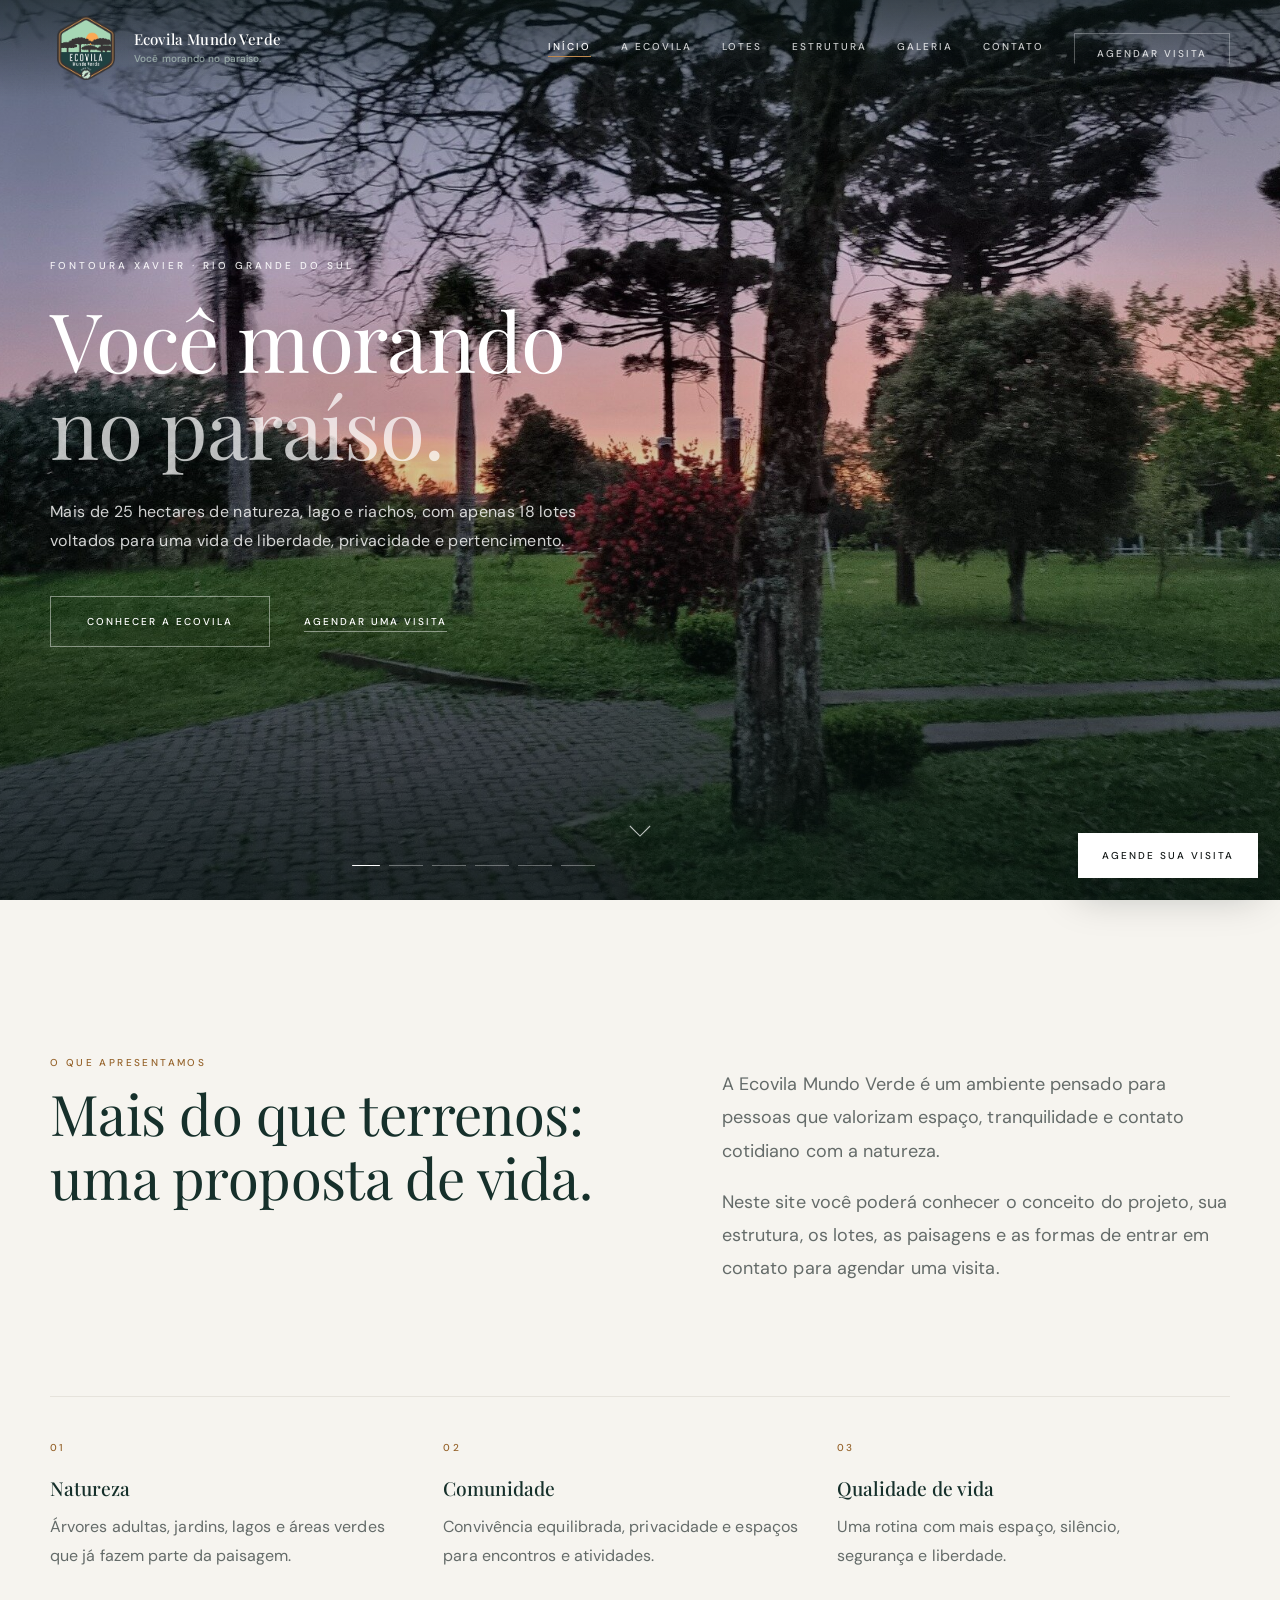
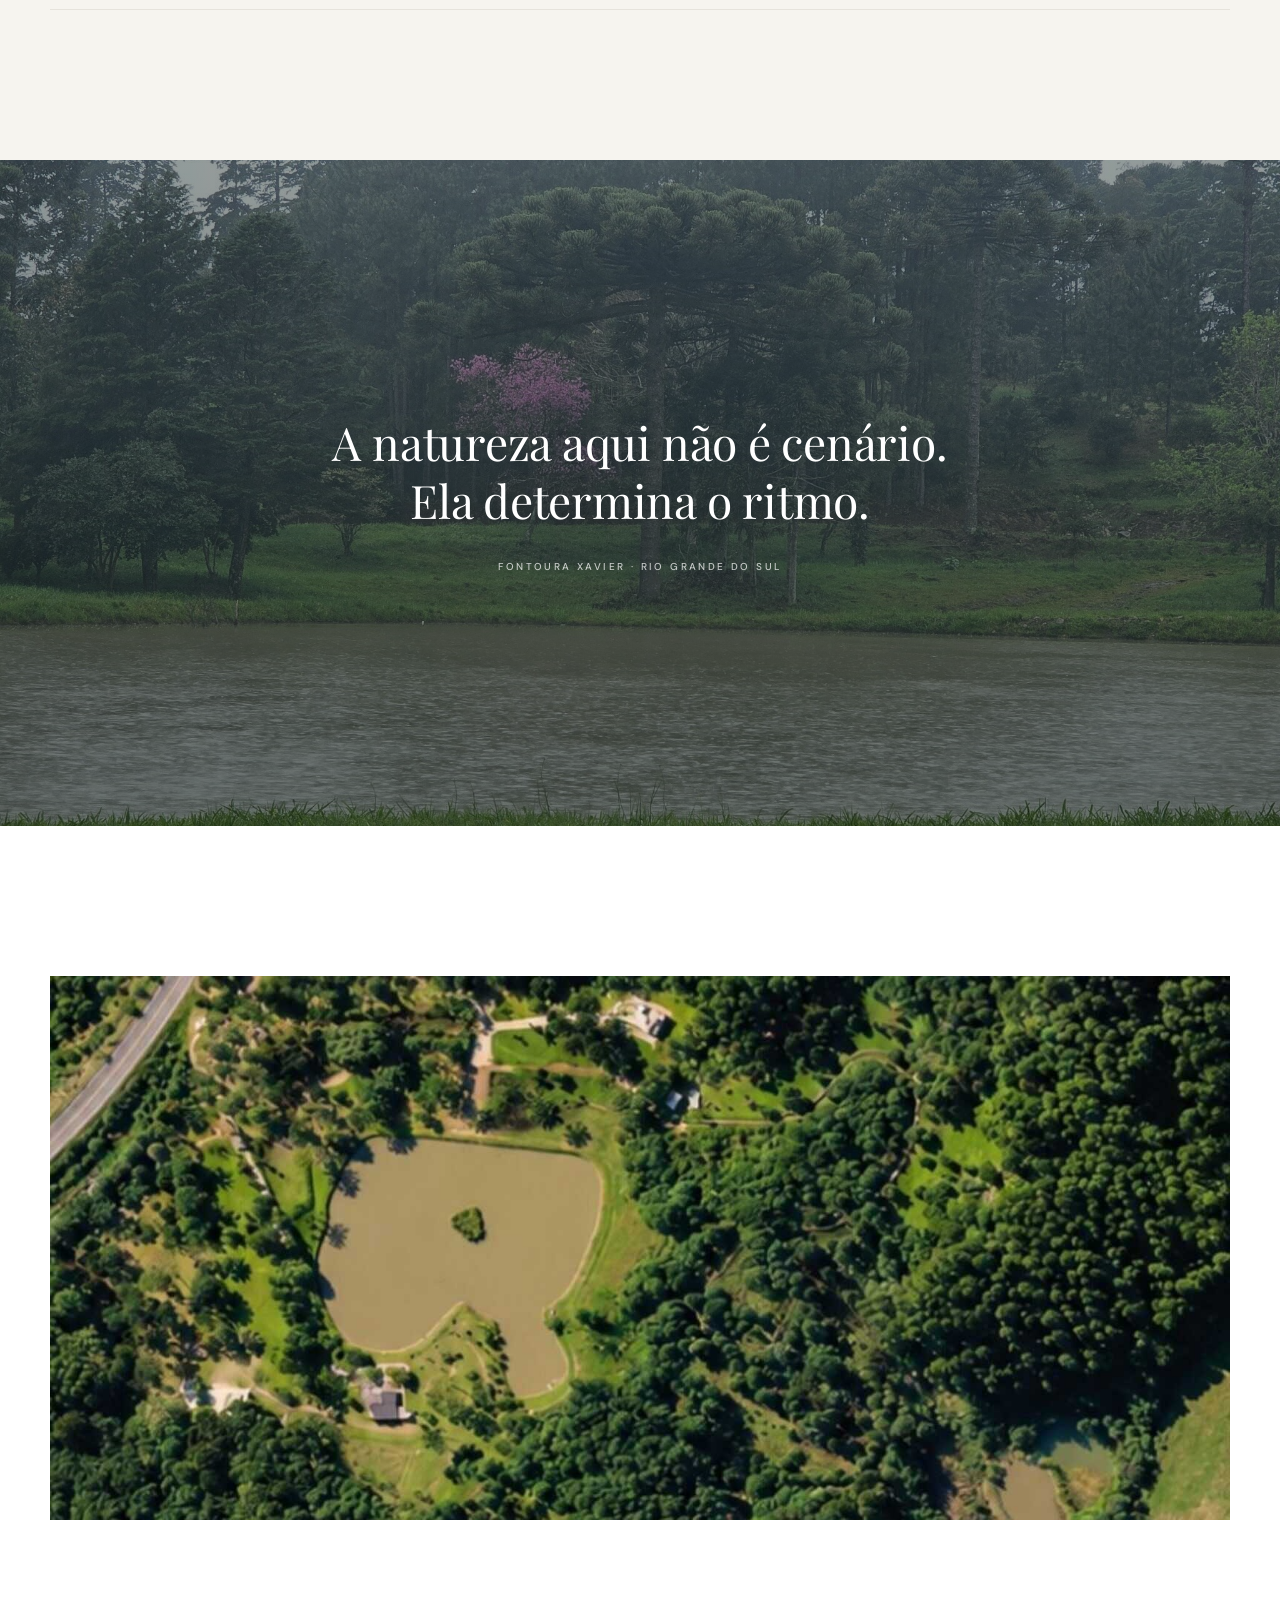
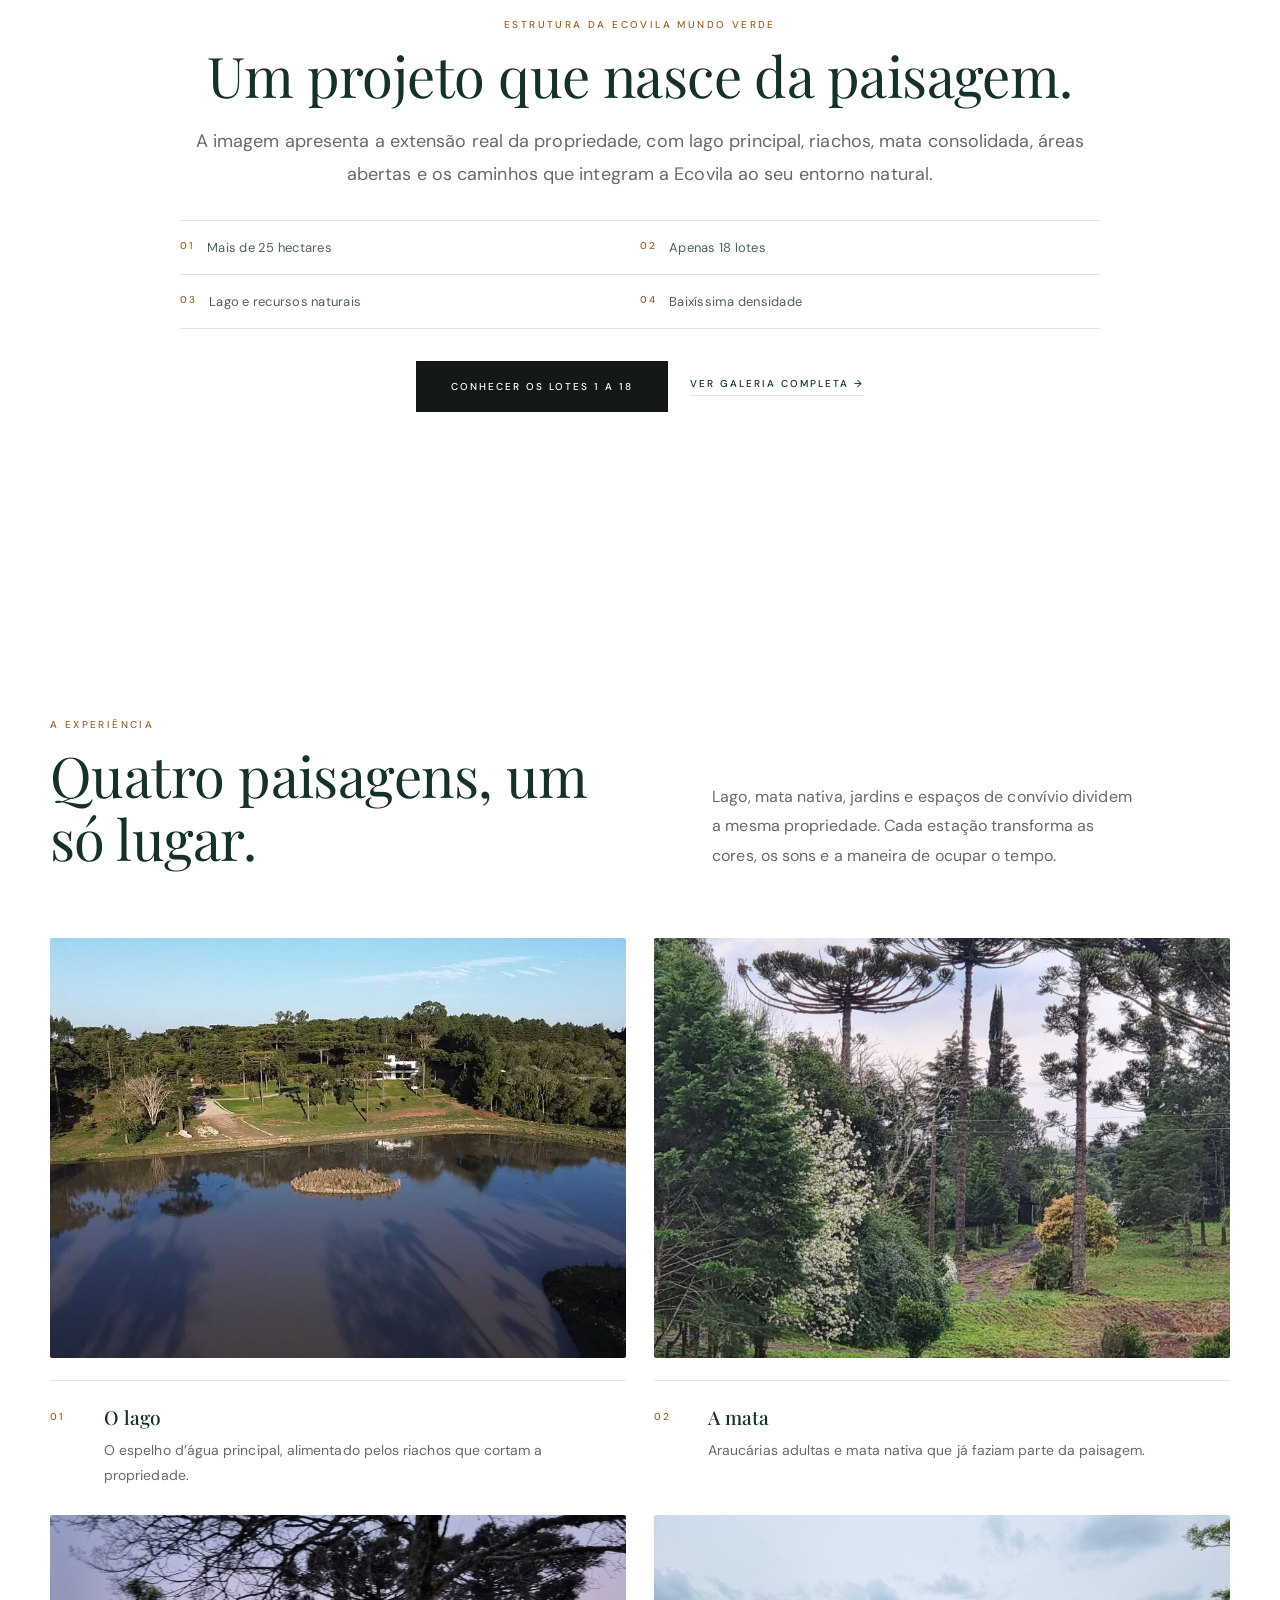
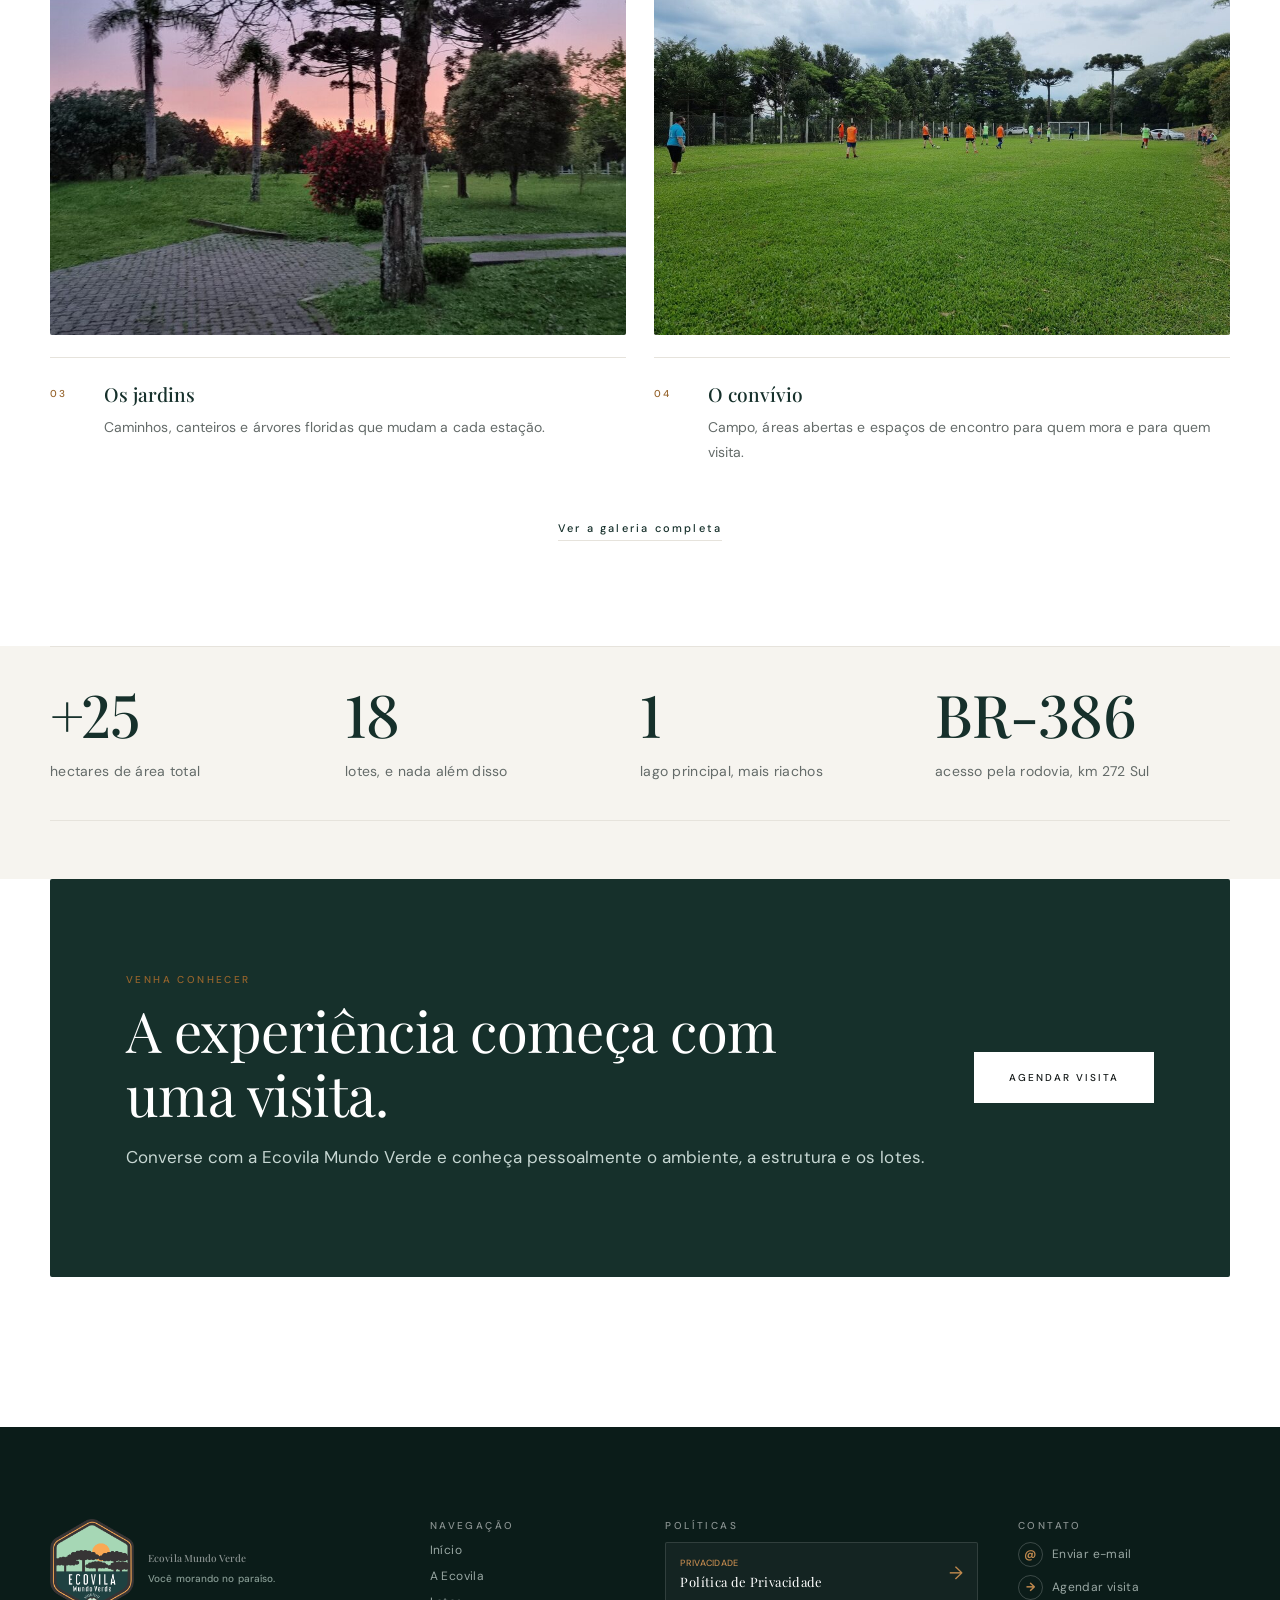
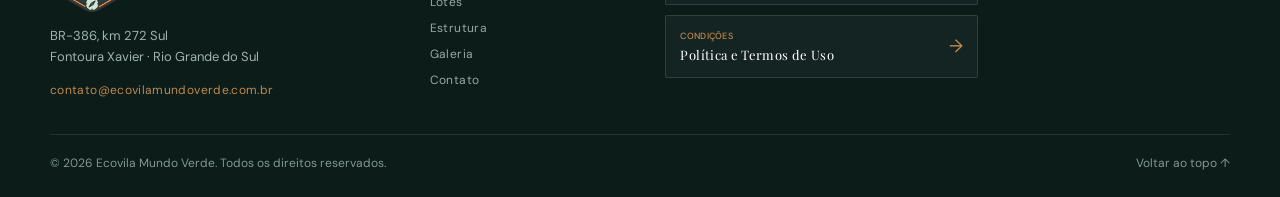
==== commit b4d400f3: "Troca a fonte de titulo para Playfair Display e retira a caixa alta Retorno do proprietario: a caixa" ====
--- a/index.html
+++ b/index.html
@@ -1,4 +1,4 @@
-<!doctype html><html lang="pt-BR"><head><meta charset="utf-8"><meta name="viewport" content="width=device-width,initial-scale=1"><meta name="theme-color" content="#123a33"><meta name="description" content="Conheça a Ecovila Mundo Verde, em Fontoura Xavier/RS: natureza, moradia de baixa densidade, lazer e convivência."><meta name="robots" content="index,follow,max-image-preview:large"><meta name="author" content="Ecovila Mundo Verde"><title>Ecovila Mundo Verde | Lotes em Fontoura Xavier, RS</title><link rel="canonical" href="https://www.ecovilamundoverde.com.br/"><meta property="og:locale" content="pt_BR"><meta property="og:type" content="website"><meta property="og:site_name" content="Ecovila Mundo Verde"><meta property="og:title" content="Ecovila Mundo Verde | Lotes em Fontoura Xavier, RS"><meta property="og:description" content="Conheça a Ecovila Mundo Verde, em Fontoura Xavier/RS: natureza, moradia de baixa densidade, lazer e convivência."><meta property="og:url" content="https://www.ecovilamundoverde.com.br/"><meta property="og:image" content="https://www.ecovilamundoverde.com.br/assets/base-ecovila-25ha.jpg"><meta property="og:image:alt" content="Vista da Ecovila Mundo Verde em Fontoura Xavier, RS"><meta property="og:image:width" content="1600"><meta property="og:image:height" content="738"><meta property="og:image:type" content="image/jpeg"><meta name="twitter:card" content="summary_large_image"><meta name="twitter:title" content="Ecovila Mundo Verde | Lotes em Fontoura Xavier, RS"><meta name="twitter:description" content="Conheça a Ecovila Mundo Verde, em Fontoura Xavier/RS: natureza, moradia de baixa densidade, lazer e convivência."><meta name="twitter:image" content="https://www.ecovilamundoverde.com.br/assets/base-ecovila-25ha.jpg"><link rel="icon" href="/favicon.ico" sizes="32x32"><link rel="icon" type="image/png" sizes="192x192" href="/assets/icon-192.png"><link rel="apple-touch-icon" href="/apple-touch-icon.png"><link rel="manifest" href="/manifest.webmanifest"><meta name="apple-mobile-web-app-title" content="Mundo Verde"><meta name="mobile-web-app-capable" content="yes"><link rel="preconnect" href="https://fonts.googleapis.com"><link rel="preconnect" href="https://fonts.gstatic.com" crossorigin><link rel="preload" as="image" href="assets/hero-por-do-sol.jpg" fetchpriority="high"><link href="https://fonts.googleapis.com/css2?family=Cormorant+Garamond:wght@300;400;500&family=DM+Sans:wght@300;400;500;600&display=swap" rel="stylesheet"><link rel="stylesheet" href="styles.css"><script type="application/ld+json">{"@context":"https://schema.org","@graph":[{"@type":"Organization","@id":"https://www.ecovilamundoverde.com.br/#organization","name":"Ecovila Mundo Verde","url":"https://www.ecovilamundoverde.com.br/","email":"contato@ecovilamundoverde.com.br","logo":"https://www.ecovilamundoverde.com.br/assets/logo.png","address":{"@type":"PostalAddress","streetAddress":"BR-386, km 272 Sul","addressLocality":"Fontoura Xavier","addressRegion":"RS","addressCountry":"BR"}},{"@type":"Place","@id":"https://www.ecovilamundoverde.com.br/#place","name":"Ecovila Mundo Verde","description":"Ecovila de baixíssima densidade com mais de 25 hectares, 18 lotes, lago, riachos e Mata Atlântica em Fontoura Xavier, Rio Grande do Sul.","address":{"@type":"PostalAddress","streetAddress":"BR-386, km 272 Sul","addressLocality":"Fontoura Xavier","addressRegion":"RS","addressCountry":"BR"}},{"@type":"WebSite","@id":"https://www.ecovilamundoverde.com.br/#website","url":"https://www.ecovilamundoverde.com.br/","name":"Ecovila Mundo Verde","inLanguage":"pt-BR","publisher":{"@id":"https://www.ecovilamundoverde.com.br/#organization"}}]}</script></head><body class="home-page"><header class="site-header" id="topo">
+<!doctype html><html lang="pt-BR"><head><meta charset="utf-8"><meta name="viewport" content="width=device-width,initial-scale=1"><meta name="theme-color" content="#123a33"><meta name="description" content="Conheça a Ecovila Mundo Verde, em Fontoura Xavier/RS: natureza, moradia de baixa densidade, lazer e convivência."><meta name="robots" content="index,follow,max-image-preview:large"><meta name="author" content="Ecovila Mundo Verde"><title>Ecovila Mundo Verde | Lotes em Fontoura Xavier, RS</title><link rel="canonical" href="https://www.ecovilamundoverde.com.br/"><meta property="og:locale" content="pt_BR"><meta property="og:type" content="website"><meta property="og:site_name" content="Ecovila Mundo Verde"><meta property="og:title" content="Ecovila Mundo Verde | Lotes em Fontoura Xavier, RS"><meta property="og:description" content="Conheça a Ecovila Mundo Verde, em Fontoura Xavier/RS: natureza, moradia de baixa densidade, lazer e convivência."><meta property="og:url" content="https://www.ecovilamundoverde.com.br/"><meta property="og:image" content="https://www.ecovilamundoverde.com.br/assets/base-ecovila-25ha.jpg"><meta property="og:image:alt" content="Vista da Ecovila Mundo Verde em Fontoura Xavier, RS"><meta property="og:image:width" content="1600"><meta property="og:image:height" content="738"><meta property="og:image:type" content="image/jpeg"><meta name="twitter:card" content="summary_large_image"><meta name="twitter:title" content="Ecovila Mundo Verde | Lotes em Fontoura Xavier, RS"><meta name="twitter:description" content="Conheça a Ecovila Mundo Verde, em Fontoura Xavier/RS: natureza, moradia de baixa densidade, lazer e convivência."><meta name="twitter:image" content="https://www.ecovilamundoverde.com.br/assets/base-ecovila-25ha.jpg"><link rel="icon" href="/favicon.ico" sizes="32x32"><link rel="icon" type="image/png" sizes="192x192" href="/assets/icon-192.png"><link rel="apple-touch-icon" href="/apple-touch-icon.png"><link rel="manifest" href="/manifest.webmanifest"><meta name="apple-mobile-web-app-title" content="Mundo Verde"><meta name="mobile-web-app-capable" content="yes"><link rel="preconnect" href="https://fonts.googleapis.com"><link rel="preconnect" href="https://fonts.gstatic.com" crossorigin><link rel="preload" as="image" href="assets/hero-por-do-sol.jpg" fetchpriority="high"><link href="https://fonts.googleapis.com/css2?family=Playfair+Display:wght@400;500;600&family=DM+Sans:wght@300;400;500;600&display=swap" rel="stylesheet"><link rel="stylesheet" href="styles.css"><script type="application/ld+json">{"@context":"https://schema.org","@graph":[{"@type":"Organization","@id":"https://www.ecovilamundoverde.com.br/#organization","name":"Ecovila Mundo Verde","url":"https://www.ecovilamundoverde.com.br/","email":"contato@ecovilamundoverde.com.br","logo":"https://www.ecovilamundoverde.com.br/assets/logo.png","address":{"@type":"PostalAddress","streetAddress":"BR-386, km 272 Sul","addressLocality":"Fontoura Xavier","addressRegion":"RS","addressCountry":"BR"}},{"@type":"Place","@id":"https://www.ecovilamundoverde.com.br/#place","name":"Ecovila Mundo Verde","description":"Ecovila de baixíssima densidade com mais de 25 hectares, 18 lotes, lago, riachos e Mata Atlântica em Fontoura Xavier, Rio Grande do Sul.","address":{"@type":"PostalAddress","streetAddress":"BR-386, km 272 Sul","addressLocality":"Fontoura Xavier","addressRegion":"RS","addressCountry":"BR"}},{"@type":"WebSite","@id":"https://www.ecovilamundoverde.com.br/#website","url":"https://www.ecovilamundoverde.com.br/","name":"Ecovila Mundo Verde","inLanguage":"pt-BR","publisher":{"@id":"https://www.ecovilamundoverde.com.br/#organization"}}]}</script></head><body class="home-page"><header class="site-header" id="topo">
     <a class="brand" href="index.html" aria-label="Ecovila Mundo Verde - início">
       <img src="assets/logo.png" alt="Logomarca oficial da Ecovila Mundo Verde" width="1113" height="1241"><div class="brand-copy"><strong>Ecovila Mundo Verde</strong><span class="brand-tagline">Você morando no paraíso.</span></div>
     </a>
--- a/styles.css
+++ b/styles.css
@@ -7,14 +7,14 @@
 .nav a[aria-current="page"]{color:var(--orange);opacity:1}.inner-page{padding-top:78px}.inner-page .site-header{background:rgba(13,44,40,.98);box-shadow:0 10px 30px rgba(0,0,0,.14)}
 .page-hero{min-height:590px;display:flex;align-items:flex-end;position:relative;color:#fff;background-image:linear-gradient(90deg,rgba(5,29,25,.9),rgba(5,29,25,.3)),var(--page-image);background-size:cover;background-position:center;padding:150px 0 82px}.page-hero.compact{min-height:490px}.page-hero .container{position:relative;z-index:2}.page-hero h1{font-family:var(--display);font-size:clamp(48px,6vw,78px);line-height:1;letter-spacing:-.045em;max-width:900px;margin:16px 0 20px}.page-hero p{font-size:20px;line-height:1.65;max-width:720px;color:rgba(255,255,255,.9)}
 .editorial-grid{display:grid;grid-template-columns:.85fr 1.15fr;gap:90px}.rich-copy{font-size:18px;line-height:1.85;color:#56635f}.rich-copy p:first-child{margin-top:0}.rich-copy .btn{margin-top:18px}.values-section{background:var(--cream)}.value-grid{display:grid;grid-template-columns:repeat(4,1fr);gap:16px}.value-grid article{background:#fff;border:1px solid #e8e5dc;border-radius:22px;padding:28px}.value-grid b{color:var(--orange);font-size:13px}.value-grid h3{font:400 22px var(--display);color:var(--green);margin:16px 0 10px}.value-grid p{color:var(--muted);line-height:1.65;margin:0}.image-story{background:#fff}
-.impact-grid article>b{display:block;font:300 18px var(--display);letter-spacing:.04em}.impact-grid article:nth-child(2)>b{font-size:27px}.impact-grid h3{margin-top:12px}
+.impact-grid article>b{display:block;font:400 18px var(--display);letter-spacing:.04em}.impact-grid article:nth-child(2)>b{font-size:27px}.impact-grid h3{margin-top:12px}
 .ecovila-photo-set{display:grid;grid-template-columns:1fr 1fr;grid-template-rows:360px 230px;gap:12px}.ecovila-photo-set figure{margin:0;overflow:hidden;border:1px solid #ded9cd;border-radius:18px;background:var(--cream)}.ecovila-photo-set .ecovila-photo-main{grid-column:1/-1}.ecovila-photo-set img{width:100%;height:100%;object-fit:cover;filter:none;opacity:1}.ecovila-photo-set figure:first-child img{object-position:center 54%}
 .home-cta{background:#fff;padding-top:10px}.cta-panel{display:flex;align-items:center;justify-content:space-between;gap:40px;background:var(--green);color:#fff;border-radius:30px;padding:56px 62px}.cta-panel h2{color:#fff;max-width:760px}.cta-panel p{color:#c7d7d3;font-size:17px;line-height:1.7}.cta-panel .btn{flex:none}
 .feature-cards{display:grid;grid-template-columns:repeat(3,1fr);gap:20px}.feature-cards article{background:#fff;border:1px solid var(--line);border-radius:24px;overflow:hidden;box-shadow:0 16px 44px rgba(23,60,54,.08)}.feature-cards img{width:100%;height:300px;object-fit:cover}.feature-cards article>div{padding:25px}.feature-cards small{color:var(--orange);font-weight:900;letter-spacing:.16em}.feature-cards h3{font:400 25px var(--display);color:var(--green);margin:8px 0}.feature-cards p{color:var(--muted);line-height:1.65;margin:0}
 .contact-direct{margin:28px 0;padding:20px 0;border-top:1px solid #ddd7ca;border-bottom:1px solid #ddd7ca;display:flex;flex-direction:column;gap:5px}.contact-direct span{font-size:11px;font-weight:900;letter-spacing:.16em;color:var(--orange)}.contact-direct a{font:400 19px var(--display);color:var(--green);overflow-wrap:anywhere}.lead-form textarea{width:100%;border:1px solid #ccd7d1;border-radius:12px;padding:13px 14px;background:#fff;font:inherit;resize:vertical}.lead-form .wide{grid-column:1/3}
 .footer-expanded{grid-template-columns:1.25fr .72fr 1.15fr .78fr}.footer-brand-block{gap:14px!important}.footer-brand .footer-tagline{display:block;margin-top:5px;color:var(--mint)!important;font:500 13px/1.3 "DM Sans",sans-serif;letter-spacing:0}.footer-brand-block address{font-style:normal;font-size:13px;line-height:1.6;color:#9fb3ae}.footer-email{color:var(--orange)!important;font-weight:700;overflow-wrap:anywhere}.policy-links{display:grid!important;gap:10px!important}.policy-links a{position:relative;display:grid!important;gap:4px!important;padding:14px 38px 14px 14px;border:1px solid rgba(255,255,255,.12);border-radius:13px;background:rgba(255,255,255,.04);transition:.2s}.policy-links a:hover{background:rgba(255,255,255,.09);border-color:rgba(255,173,79,.45);transform:translateY(-1px)}.policy-links span{font-size:9px!important;letter-spacing:.13em;color:var(--orange)!important;font-weight:900}.policy-links b{font:400 13px var(--display);color:#fff}.policy-links i{position:absolute;right:14px;top:50%;transform:translateY(-50%);font-style:normal;color:var(--orange);font-size:18px}.social-list{display:flex!important;flex-direction:column;gap:8px!important}.social-link{display:flex;align-items:center;gap:9px!important}.social-link b{width:25px;height:25px;border:1px solid rgba(255,255,255,.2);border-radius:50%;display:grid;place-items:center;color:var(--orange);font-size:12px;text-transform:uppercase}.footer-main small{font-size:11px;color:#718b85;line-height:1.5}
 .brand .brand-tagline,.footer-brand .brand-tagline{display:block;margin-top:5px;color:var(--mint)!important;font:500 13px/1.3 "DM Sans",sans-serif!important;letter-spacing:0;opacity:1}.visit-float{position:fixed;z-index:45;right:22px;bottom:22px;display:inline-flex;align-items:center;justify-content:center;padding:14px 20px;border-radius:999px;background:var(--orange);color:var(--green3);box-shadow:0 14px 38px rgba(5,28,25,.28);font-size:12px;font-weight:900;letter-spacing:.05em;transition:.2s}.visit-float:hover{transform:translateY(-3px);box-shadow:0 18px 42px rgba(5,28,25,.36)}
-.legal-hero{background:var(--green);color:#fff;padding:130px 0 68px}.legal-hero h1{font:300 clamp(44px,6vw,72px) var(--display);letter-spacing:-.04em;margin:12px 0}.legal-hero p{color:#adc3bd}.legal-section{padding-top:70px}.legal-copy{max-width:850px}.legal-copy h2{font:400 28px var(--display);color:var(--green);margin:38px 0 10px}.legal-copy p{font-size:17px;line-height:1.8;color:#586662}.legal-copy a{color:var(--green);font-weight:800;text-decoration:underline}
+.legal-hero{background:var(--green);color:#fff;padding:130px 0 68px}.legal-hero h1{font:400 clamp(44px,6vw,72px) var(--display);letter-spacing:-.04em;margin:12px 0}.legal-hero p{color:#adc3bd}.legal-section{padding-top:70px}.legal-copy{max-width:850px}.legal-copy h2{font:400 28px var(--display);color:var(--green);margin:38px 0 10px}.legal-copy p{font-size:17px;line-height:1.8;color:#586662}.legal-copy a{color:var(--green);font-weight:800;text-decoration:underline}
 @media(max-width:980px){.brand-copy{display:flex}.brand-copy strong{font-size:16px}.brand-copy span{font-size:11px}.editorial-grid{grid-template-columns:1fr;gap:28px}.value-grid{grid-template-columns:1fr 1fr}.feature-cards{grid-template-columns:1fr}.footer-expanded{grid-template-columns:1fr 1fr}.cta-panel{align-items:flex-start;flex-direction:column}}
 @media(max-width:620px){.brand{gap:6px}.brand img{width:50px;height:50px}.brand-copy strong{font-size:14px}.brand .brand-tagline,.footer-brand .brand-tagline{font-size:10px!important;max-width:150px}.visit-float{right:13px;bottom:13px;padding:12px 15px;font-size:10px}.page-hero{min-height:500px;padding:120px 0 58px}.page-hero.compact{min-height:440px}.page-hero h1{font-size:42px}.page-hero p{font-size:17px}.value-grid{grid-template-columns:1fr}.cta-panel{padding:36px 24px}.footer-expanded{grid-template-columns:1fr}.lead-form .wide{grid-column:auto}.feature-cards img{height:240px}.legal-hero{padding:110px 0 55px}}
 
@@ -52,13 +52,13 @@
 .gallery-grid img,.featured-photo-grid img{filter:none!important;opacity:1!important;mix-blend-mode:normal!important;isolation:isolate}.gallery-grid figure::before,.gallery-grid figure::after,.featured-photo-grid figure::before,.featured-photo-grid figure::after{content:none!important;display:none!important}.gallery-grid figure,.featured-photo-grid figure{background:transparent!important}
 
 /* Experiência premium dos lotes */
-.home-project-links{display:flex;align-items:center;justify-content:center;gap:22px;flex-wrap:wrap}.lot-list-heading{margin-top:70px;text-align:center}.lot-list-heading h2{margin:10px 0 12px}.lot-list-heading p{max-width:720px;margin:0 auto;color:var(--muted);line-height:1.7}.lot-cards-premium{grid-template-columns:repeat(3,1fr);gap:22px}.lot-card-premium{padding:0;overflow:hidden}.lot-house-thumb{position:relative;height:215px;overflow:hidden;background:var(--green)}.lot-house-thumb img{width:100%;height:100%;object-fit:cover;transition:.45s}.lot-card-premium:hover .lot-house-thumb img{transform:scale(1.045)}.lot-number,.lot-expand{position:absolute;top:16px;display:grid;place-items:center;border-radius:50%;box-shadow:0 8px 22px rgba(0,0,0,.22)}.lot-number{left:16px;width:48px;height:48px;background:var(--orange);color:var(--green);font:300 15px var(--display)}.lot-expand{right:16px;width:38px;height:38px;background:rgba(255,255,255,.94);color:var(--green);font-size:18px}.lot-card-body{padding:22px}.lot-card-body>p{margin:14px 0}.lot-card-link{border:0;background:none;padding:16px 0 0;color:var(--green);font-size:11px;font-weight:900;letter-spacing:.04em;cursor:pointer}.lot-video-placeholder{position:absolute;left:22px;right:22px;bottom:22px;z-index:2;display:grid;grid-template-columns:46px 1fr;column-gap:12px;align-items:center;padding:15px;border-radius:16px;background:rgba(10,37,34,.9);color:#fff;backdrop-filter:blur(8px)}.lot-video-placeholder span{grid-row:1/3;width:46px;height:46px;border-radius:50%;display:grid;place-items:center;background:var(--orange);color:var(--green);padding-left:3px}.lot-video-placeholder strong{font-size:11px;letter-spacing:.08em}.lot-video-placeholder small{color:#b8cbc6}.lot-project-callout{display:flex;gap:14px;padding:18px;border-radius:18px;background:var(--green);color:#fff}.lot-project-callout>span{flex:0 0 44px;width:44px;height:44px;border-radius:50%;display:grid;place-items:center;background:var(--orange);color:var(--green);font-size:24px}.lot-project-callout small{display:block;color:var(--orange);font-size:9px;font-weight:900;letter-spacing:.12em}.lot-project-callout strong{display:block;margin:4px 0;font:400 17px var(--display)}.lot-project-callout p{margin:0;color:#b9cbc7;font-size:12px;line-height:1.5}
+.home-project-links{display:flex;align-items:center;justify-content:center;gap:22px;flex-wrap:wrap}.lot-list-heading{margin-top:70px;text-align:center}.lot-list-heading h2{margin:10px 0 12px}.lot-list-heading p{max-width:720px;margin:0 auto;color:var(--muted);line-height:1.7}.lot-cards-premium{grid-template-columns:repeat(3,1fr);gap:22px}.lot-card-premium{padding:0;overflow:hidden}.lot-house-thumb{position:relative;height:215px;overflow:hidden;background:var(--green)}.lot-house-thumb img{width:100%;height:100%;object-fit:cover;transition:.45s}.lot-card-premium:hover .lot-house-thumb img{transform:scale(1.045)}.lot-number,.lot-expand{position:absolute;top:16px;display:grid;place-items:center;border-radius:50%;box-shadow:0 8px 22px rgba(0,0,0,.22)}.lot-number{left:16px;width:48px;height:48px;background:var(--orange);color:var(--green);font:400 15px var(--display)}.lot-expand{right:16px;width:38px;height:38px;background:rgba(255,255,255,.94);color:var(--green);font-size:18px}.lot-card-body{padding:22px}.lot-card-body>p{margin:14px 0}.lot-card-link{border:0;background:none;padding:16px 0 0;color:var(--green);font-size:11px;font-weight:900;letter-spacing:.04em;cursor:pointer}.lot-video-placeholder{position:absolute;left:22px;right:22px;bottom:22px;z-index:2;display:grid;grid-template-columns:46px 1fr;column-gap:12px;align-items:center;padding:15px;border-radius:16px;background:rgba(10,37,34,.9);color:#fff;backdrop-filter:blur(8px)}.lot-video-placeholder span{grid-row:1/3;width:46px;height:46px;border-radius:50%;display:grid;place-items:center;background:var(--orange);color:var(--green);padding-left:3px}.lot-video-placeholder strong{font-size:11px;letter-spacing:.08em}.lot-video-placeholder small{color:#b8cbc6}.lot-project-callout{display:flex;gap:14px;padding:18px;border-radius:18px;background:var(--green);color:#fff}.lot-project-callout>span{flex:0 0 44px;width:44px;height:44px;border-radius:50%;display:grid;place-items:center;background:var(--orange);color:var(--green);font-size:24px}.lot-project-callout small{display:block;color:var(--orange);font-size:9px;font-weight:900;letter-spacing:.12em}.lot-project-callout strong{display:block;margin:4px 0;font:400 17px var(--display)}.lot-project-callout p{margin:0;color:#b9cbc7;font-size:12px;line-height:1.5}
 .lots-base-image{overflow:hidden;border-radius:28px;background:#fff;box-shadow:var(--shadow)}.lots-base-image img{display:block;width:100%;height:auto;object-fit:contain;filter:none;opacity:1}
 @media(max-width:980px){.lot-cards-premium{grid-template-columns:repeat(2,1fr)}}
 @media(max-width:620px){.lot-cards-premium{grid-template-columns:1fr}.lot-house-thumb{height:240px}.lot-map .p16{left:27%;top:40%}.lot-map .p17{left:46%;top:36%}.lot-map .p18{left:58%;top:51%}}
 .ecovila-photo-set{display:grid;grid-template-columns:1fr 1fr;grid-template-rows:360px 230px;gap:12px}.ecovila-photo-set figure{margin:0;overflow:hidden;border:1px solid #ded9cd;border-radius:18px}.ecovila-photo-set .ecovila-photo-main{grid-column:1/-1}.ecovila-photo-set img{width:100%;height:100%;object-fit:cover;filter:none;opacity:1}
 @media(max-width:620px){.ecovila-photo-set{grid-template-columns:1fr;grid-template-rows:300px 220px 220px}.ecovila-photo-set .ecovila-photo-main{grid-column:auto}}
-.error-page{min-height:100vh;display:grid;place-content:center;justify-items:center;text-align:center;padding:40px;background:var(--cream)}.error-page img{width:140px;margin-bottom:24px}.error-page p{color:var(--orange);font-weight:900;letter-spacing:.18em}.error-page h1{font:300 clamp(38px,6vw,68px)/1.05 var(--display);color:var(--green);max-width:760px;margin:0 0 30px}
+.error-page{min-height:100vh;display:grid;place-content:center;justify-items:center;text-align:center;padding:40px;background:var(--cream)}.error-page img{width:140px;margin-bottom:24px}.error-page p{color:var(--orange);font-weight:900;letter-spacing:.18em}.error-page h1{font:400 clamp(38px,6vw,68px)/1.05 var(--display);color:var(--green);max-width:760px;margin:0 0 30px}
 
 /* ===================== PUBLICAÇÃO: WhatsApp, formulário e acessibilidade ==================== */
 [hidden]{display:none!important}
@@ -492,3 +492,56 @@
    devolve a altura ao calculo proporcional. As regras que definem altura
    explicitamente tem especificidade maior e seguem valendo. */
 img{height:auto}
+
+/* ============================================================================
+   AJUSTE TIPOGRAFICO - 15/10/2026
+   Retorno do cliente: a caixa alta nao agradou e os numeros pareciam pequenos.
+   As duas queixas tinham a mesma origem. A Cormorant Garamond tem altura-x
+   baixa e tracado fino: no mesmo tamanho em pixels ela desenha menor que
+   qualquer das alternativas testadas. Trocada por Playfair Display, de letra
+   cheia e contraste alto, e retirada a caixa alta dos titulos.
+   ========================================================================== */
+
+:root{--display:"Playfair Display",Georgia,"Times New Roman",serif}
+
+/* --------------------------------------------------- fora a caixa alta
+   Mantida apenas nos rotulos minusculos e botoes, onde e padrao
+   tipografico e nao soa como grito. */
+h1,h2,h3,.display,
+.statement blockquote p,
+.amenity-grid strong,
+.brand-copy strong,.footer-brand strong,
+.brand .brand-tagline,.footer-brand .brand-tagline{text-transform:none}
+
+/* Entreletras: espacamento positivo largo existe para compensar a caixa alta.
+   Em caixa normal ele desmancha a palavra, entao volta para proximo de zero. */
+.hero h1{letter-spacing:-.015em;line-height:1.06}
+.section h2,.page-hero h1,.legal-hero h1{letter-spacing:-.01em;line-height:1.14}
+h3,.pillars h3,.lot-card h3,.value-grid h3,.lot-help h3,.lifestyle-card h3,
+.amenity-grid strong,.exp-tile-body h3{letter-spacing:0;font-weight:500}
+.modal-content h2{letter-spacing:-.01em}
+.statement blockquote p{letter-spacing:-.005em;line-height:1.26;max-width:22ch}
+.brand-copy strong,.footer-brand strong{letter-spacing:.01em;font-weight:500}
+.brand .brand-tagline,.footer-brand .brand-tagline{letter-spacing:.01em}
+
+/* A Playfair e mais pesada no desenho: pesos recuam um degrau para nao
+   engrossar o conjunto. */
+.hero h1,.section h2,.page-hero h1,.legal-hero h1,.modal-content h2,
+.statement blockquote p{font-weight:400}
+
+/* ------------------------------------------------------------- numeros
+   Queixa direta do cliente sobre o "18" e o "+25". A troca de fonte ja
+   resolve boa parte; o tamanho sobe mais um degrau e o peso tambem. */
+.figures-row b{font-size:clamp(44px,4.6vw,68px);font-weight:500;letter-spacing:-.015em}
+.figures-row span{font-size:14px;margin-top:16px}
+.lot-specs dd{font-size:18px;letter-spacing:0}
+.contact-direct a{letter-spacing:0}
+
+@media(max-width:620px){
+  .figures-row b{font-size:46px}
+  .hero h1{letter-spacing:-.01em}
+}
+
+/* A largura de 22ch vinha da caixa alta, que ocupa mais espaco por letra.
+   Em caixa normal a primeira linha cabia inteira e sobrava "cenario." sozinho. */
+.statement blockquote p{max-width:34ch}
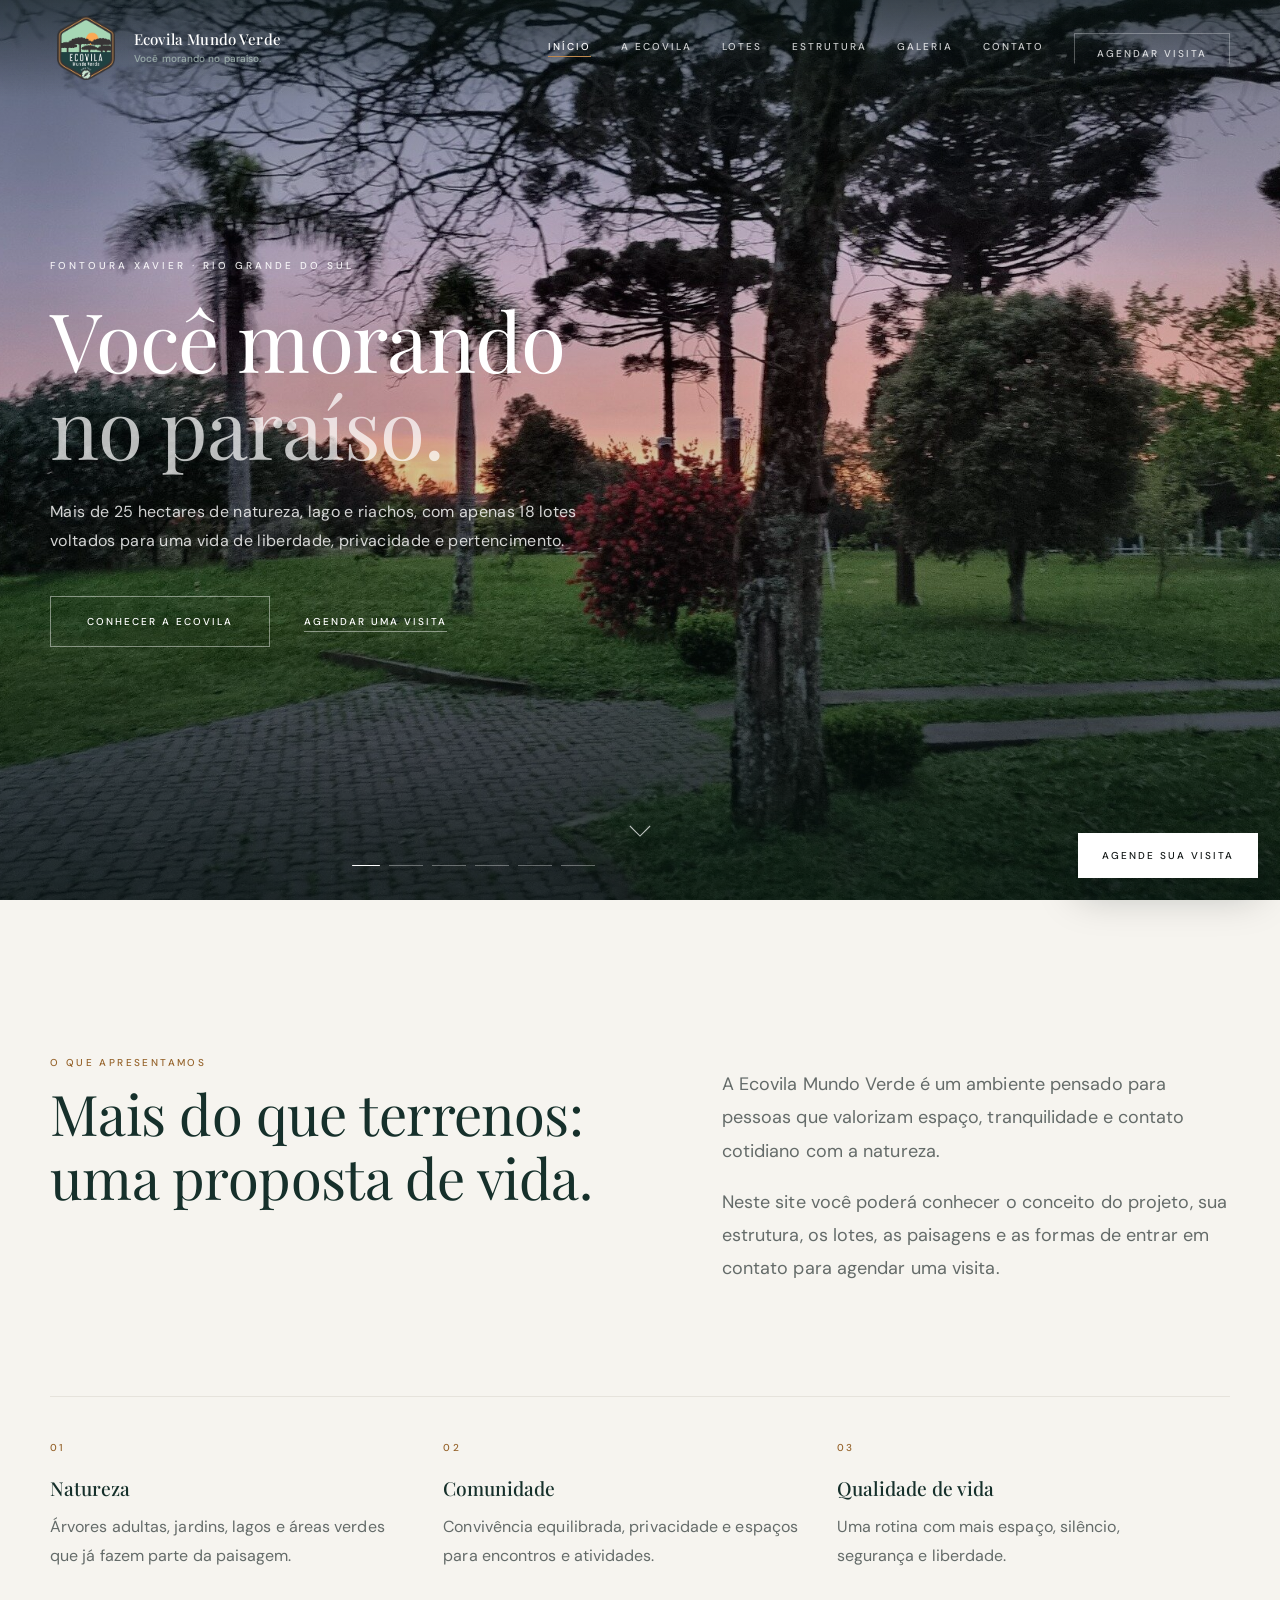
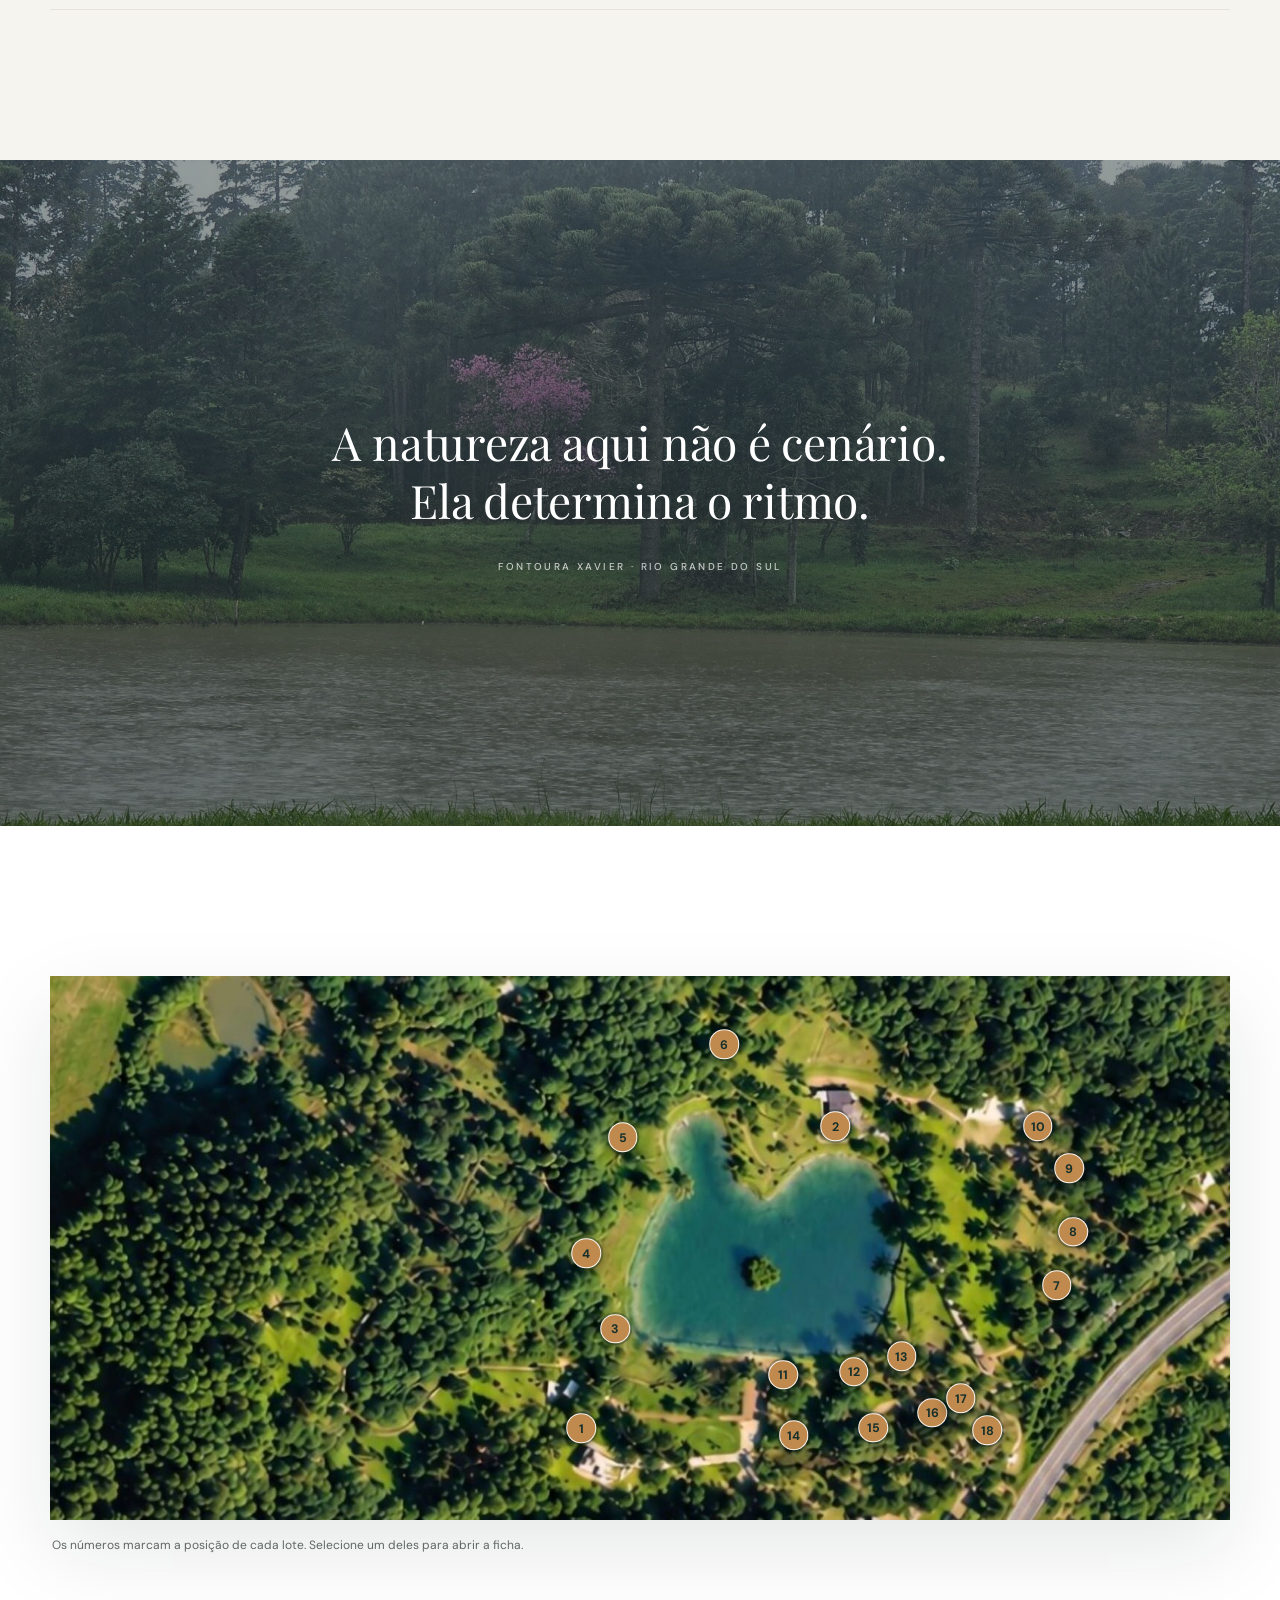
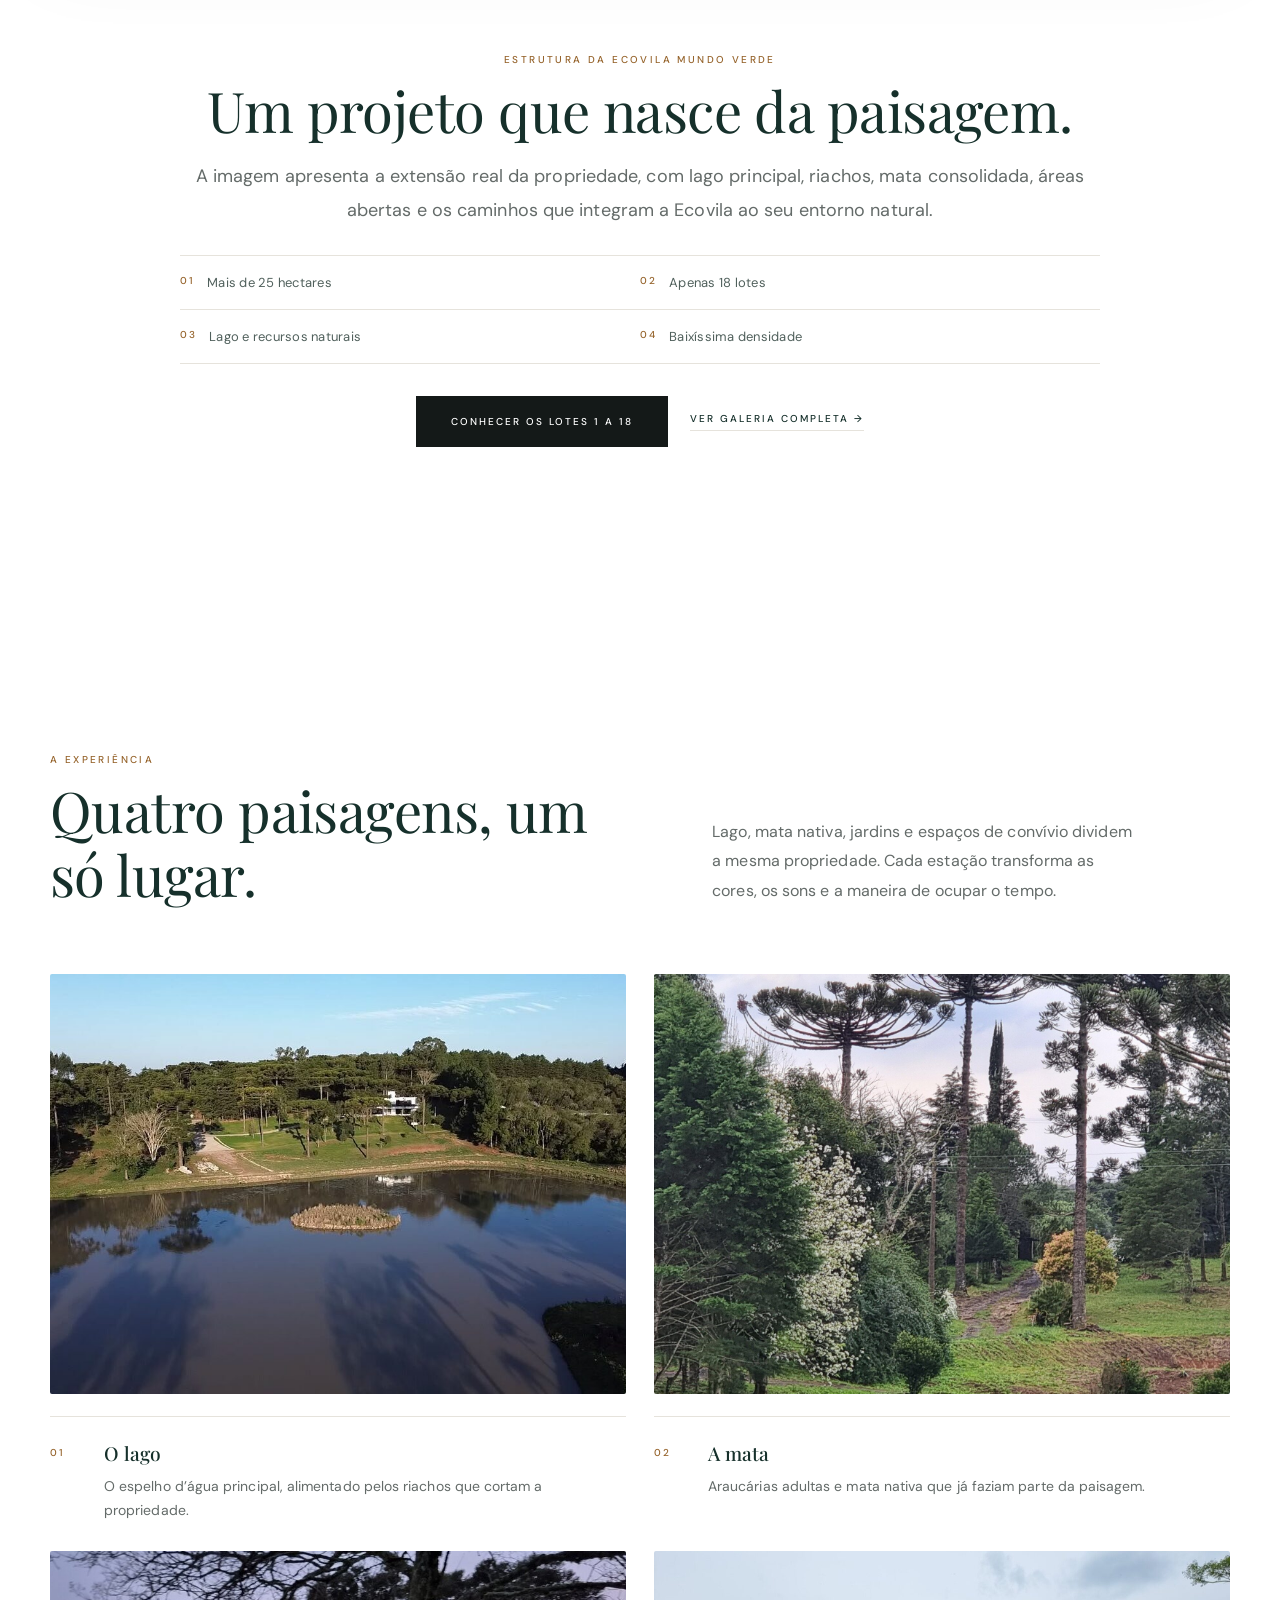
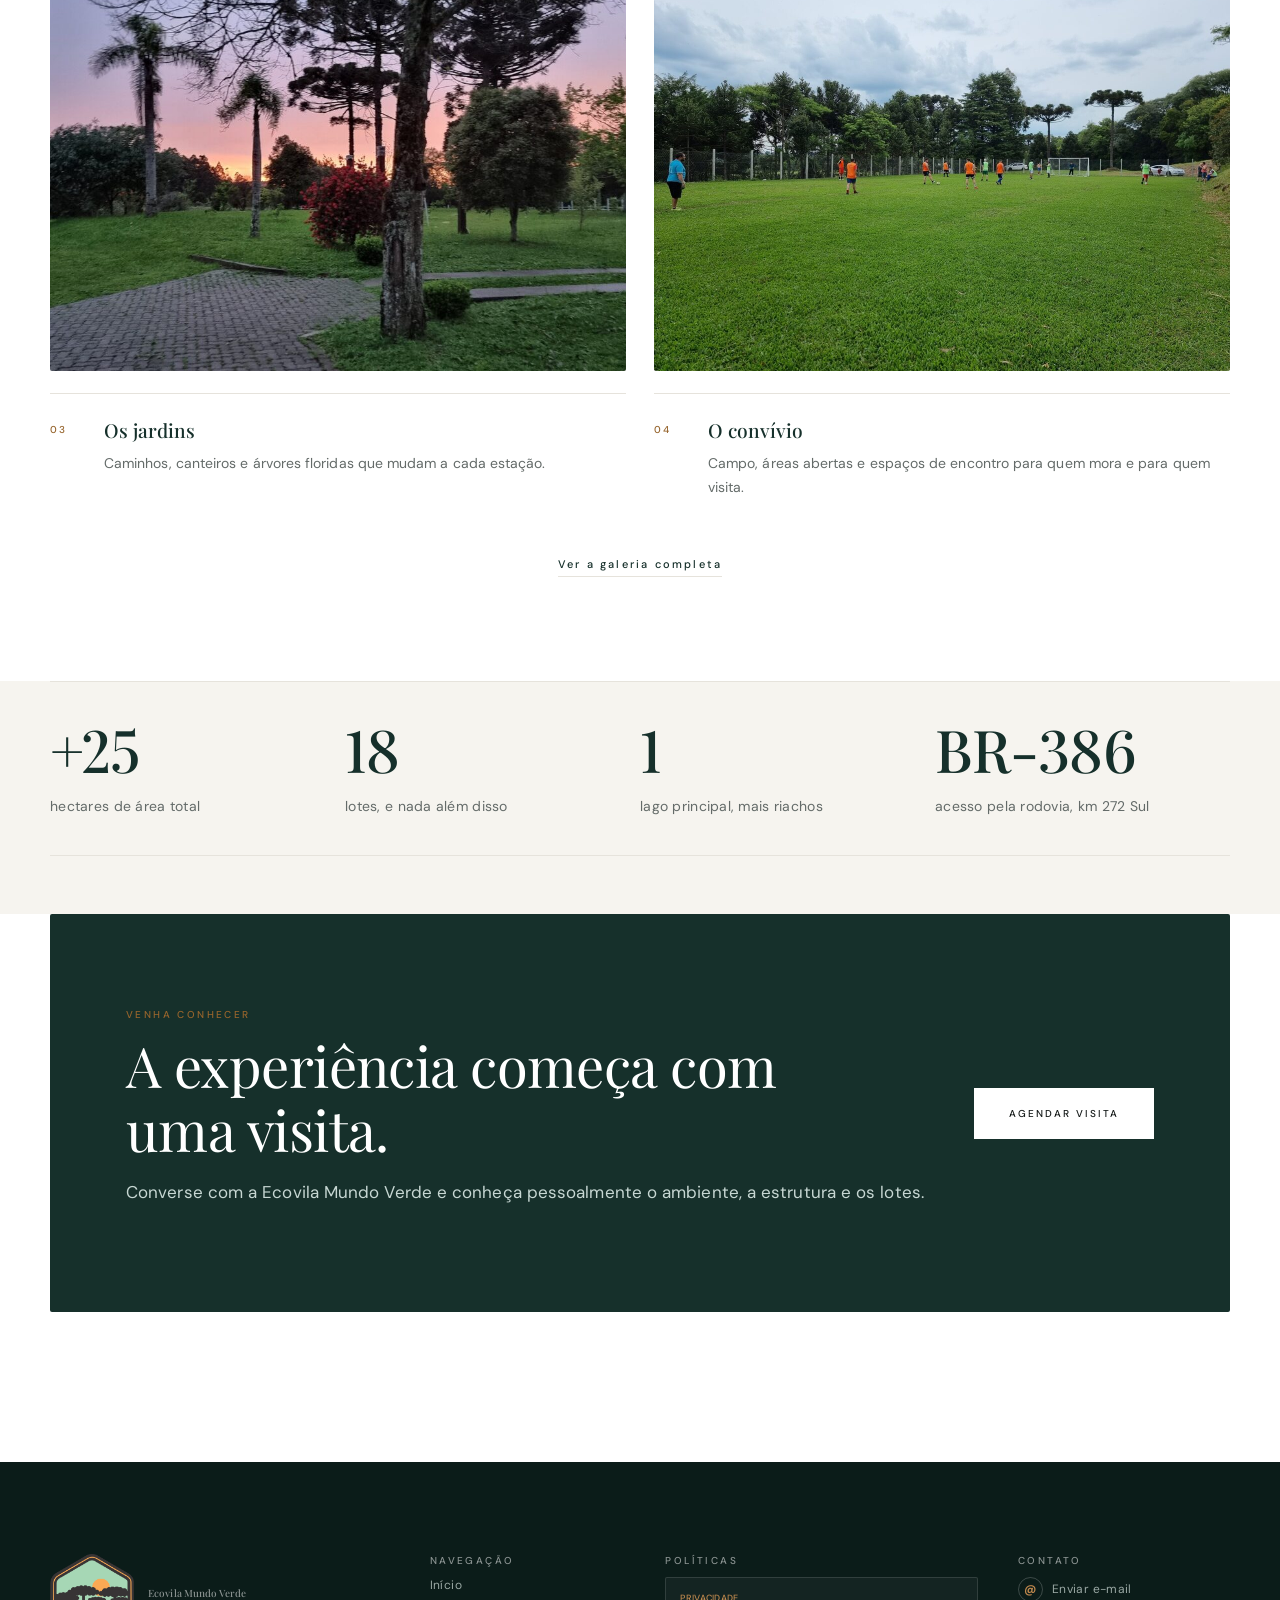
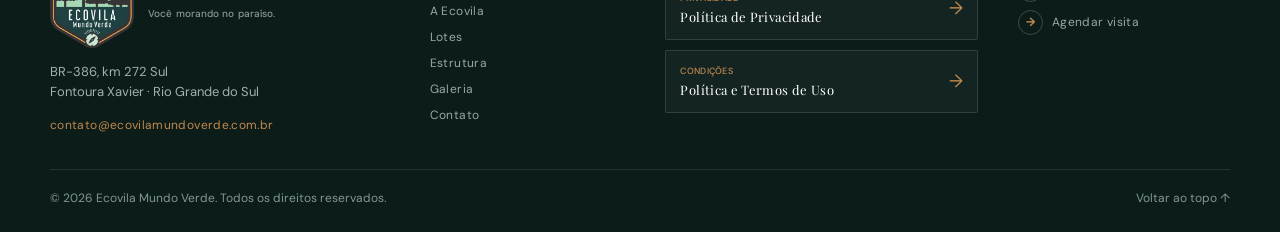
==== commit a7cc40d0: "Leva o mapa clicavel para a home e destrava o cache de css e js O que foi ao ar antes nao aparecia n" ====
--- a/index.html
+++ b/index.html
@@ -1,4 +1,4 @@
-<!doctype html><html lang="pt-BR"><head><meta charset="utf-8"><meta name="viewport" content="width=device-width,initial-scale=1"><meta name="theme-color" content="#123a33"><meta name="description" content="Conheça a Ecovila Mundo Verde, em Fontoura Xavier/RS: natureza, moradia de baixa densidade, lazer e convivência."><meta name="robots" content="index,follow,max-image-preview:large"><meta name="author" content="Ecovila Mundo Verde"><title>Ecovila Mundo Verde | Lotes em Fontoura Xavier, RS</title><link rel="canonical" href="https://www.ecovilamundoverde.com.br/"><meta property="og:locale" content="pt_BR"><meta property="og:type" content="website"><meta property="og:site_name" content="Ecovila Mundo Verde"><meta property="og:title" content="Ecovila Mundo Verde | Lotes em Fontoura Xavier, RS"><meta property="og:description" content="Conheça a Ecovila Mundo Verde, em Fontoura Xavier/RS: natureza, moradia de baixa densidade, lazer e convivência."><meta property="og:url" content="https://www.ecovilamundoverde.com.br/"><meta property="og:image" content="https://www.ecovilamundoverde.com.br/assets/base-ecovila-25ha.jpg"><meta property="og:image:alt" content="Vista da Ecovila Mundo Verde em Fontoura Xavier, RS"><meta property="og:image:width" content="1600"><meta property="og:image:height" content="738"><meta property="og:image:type" content="image/jpeg"><meta name="twitter:card" content="summary_large_image"><meta name="twitter:title" content="Ecovila Mundo Verde | Lotes em Fontoura Xavier, RS"><meta name="twitter:description" content="Conheça a Ecovila Mundo Verde, em Fontoura Xavier/RS: natureza, moradia de baixa densidade, lazer e convivência."><meta name="twitter:image" content="https://www.ecovilamundoverde.com.br/assets/base-ecovila-25ha.jpg"><link rel="icon" href="/favicon.ico" sizes="32x32"><link rel="icon" type="image/png" sizes="192x192" href="/assets/icon-192.png"><link rel="apple-touch-icon" href="/apple-touch-icon.png"><link rel="manifest" href="/manifest.webmanifest"><meta name="apple-mobile-web-app-title" content="Mundo Verde"><meta name="mobile-web-app-capable" content="yes"><link rel="preconnect" href="https://fonts.googleapis.com"><link rel="preconnect" href="https://fonts.gstatic.com" crossorigin><link rel="preload" as="image" href="assets/hero-por-do-sol.jpg" fetchpriority="high"><link href="https://fonts.googleapis.com/css2?family=Playfair+Display:wght@400;500;600&family=DM+Sans:wght@300;400;500;600&display=swap" rel="stylesheet"><link rel="stylesheet" href="styles.css"><script type="application/ld+json">{"@context":"https://schema.org","@graph":[{"@type":"Organization","@id":"https://www.ecovilamundoverde.com.br/#organization","name":"Ecovila Mundo Verde","url":"https://www.ecovilamundoverde.com.br/","email":"contato@ecovilamundoverde.com.br","logo":"https://www.ecovilamundoverde.com.br/assets/logo.png","address":{"@type":"PostalAddress","streetAddress":"BR-386, km 272 Sul","addressLocality":"Fontoura Xavier","addressRegion":"RS","addressCountry":"BR"}},{"@type":"Place","@id":"https://www.ecovilamundoverde.com.br/#place","name":"Ecovila Mundo Verde","description":"Ecovila de baixíssima densidade com mais de 25 hectares, 18 lotes, lago, riachos e Mata Atlântica em Fontoura Xavier, Rio Grande do Sul.","address":{"@type":"PostalAddress","streetAddress":"BR-386, km 272 Sul","addressLocality":"Fontoura Xavier","addressRegion":"RS","addressCountry":"BR"}},{"@type":"WebSite","@id":"https://www.ecovilamundoverde.com.br/#website","url":"https://www.ecovilamundoverde.com.br/","name":"Ecovila Mundo Verde","inLanguage":"pt-BR","publisher":{"@id":"https://www.ecovilamundoverde.com.br/#organization"}}]}</script></head><body class="home-page"><header class="site-header" id="topo">
+<!doctype html><html lang="pt-BR"><head><meta charset="utf-8"><meta name="viewport" content="width=device-width,initial-scale=1"><meta name="theme-color" content="#123a33"><meta name="description" content="Conheça a Ecovila Mundo Verde, em Fontoura Xavier/RS: natureza, moradia de baixa densidade, lazer e convivência."><meta name="robots" content="index,follow,max-image-preview:large"><meta name="author" content="Ecovila Mundo Verde"><title>Ecovila Mundo Verde | Lotes em Fontoura Xavier, RS</title><link rel="canonical" href="https://www.ecovilamundoverde.com.br/"><meta property="og:locale" content="pt_BR"><meta property="og:type" content="website"><meta property="og:site_name" content="Ecovila Mundo Verde"><meta property="og:title" content="Ecovila Mundo Verde | Lotes em Fontoura Xavier, RS"><meta property="og:description" content="Conheça a Ecovila Mundo Verde, em Fontoura Xavier/RS: natureza, moradia de baixa densidade, lazer e convivência."><meta property="og:url" content="https://www.ecovilamundoverde.com.br/"><meta property="og:image" content="https://www.ecovilamundoverde.com.br/assets/base-ecovila-25ha.jpg"><meta property="og:image:alt" content="Vista da Ecovila Mundo Verde em Fontoura Xavier, RS"><meta property="og:image:width" content="1600"><meta property="og:image:height" content="738"><meta property="og:image:type" content="image/jpeg"><meta name="twitter:card" content="summary_large_image"><meta name="twitter:title" content="Ecovila Mundo Verde | Lotes em Fontoura Xavier, RS"><meta name="twitter:description" content="Conheça a Ecovila Mundo Verde, em Fontoura Xavier/RS: natureza, moradia de baixa densidade, lazer e convivência."><meta name="twitter:image" content="https://www.ecovilamundoverde.com.br/assets/base-ecovila-25ha.jpg"><link rel="icon" href="/favicon.ico" sizes="32x32"><link rel="icon" type="image/png" sizes="192x192" href="/assets/icon-192.png"><link rel="apple-touch-icon" href="/apple-touch-icon.png"><link rel="manifest" href="/manifest.webmanifest"><meta name="apple-mobile-web-app-title" content="Mundo Verde"><meta name="mobile-web-app-capable" content="yes"><link rel="preconnect" href="https://fonts.googleapis.com"><link rel="preconnect" href="https://fonts.gstatic.com" crossorigin><link rel="preload" as="image" href="assets/hero-por-do-sol.jpg" fetchpriority="high"><link href="https://fonts.googleapis.com/css2?family=Playfair+Display:wght@400;500;600&family=DM+Sans:wght@300;400;500;600&display=swap" rel="stylesheet"><link rel="stylesheet" href="styles.css?v=20261016"><script type="application/ld+json">{"@context":"https://schema.org","@graph":[{"@type":"Organization","@id":"https://www.ecovilamundoverde.com.br/#organization","name":"Ecovila Mundo Verde","url":"https://www.ecovilamundoverde.com.br/","email":"contato@ecovilamundoverde.com.br","logo":"https://www.ecovilamundoverde.com.br/assets/logo.png","address":{"@type":"PostalAddress","streetAddress":"BR-386, km 272 Sul","addressLocality":"Fontoura Xavier","addressRegion":"RS","addressCountry":"BR"}},{"@type":"Place","@id":"https://www.ecovilamundoverde.com.br/#place","name":"Ecovila Mundo Verde","description":"Ecovila de baixíssima densidade com mais de 25 hectares, 18 lotes, lago, riachos e Mata Atlântica em Fontoura Xavier, Rio Grande do Sul.","address":{"@type":"PostalAddress","streetAddress":"BR-386, km 272 Sul","addressLocality":"Fontoura Xavier","addressRegion":"RS","addressCountry":"BR"}},{"@type":"WebSite","@id":"https://www.ecovilamundoverde.com.br/#website","url":"https://www.ecovilamundoverde.com.br/","name":"Ecovila Mundo Verde","inLanguage":"pt-BR","publisher":{"@id":"https://www.ecovilamundoverde.com.br/#organization"}}]}</script></head><body class="home-page"><header class="site-header" id="topo">
     <a class="brand" href="index.html" aria-label="Ecovila Mundo Verde - início">
       <img src="assets/logo.png" alt="Logomarca oficial da Ecovila Mundo Verde" width="1113" height="1241"><div class="brand-copy"><strong>Ecovila Mundo Verde</strong><span class="brand-tagline">Você morando no paraíso.</span></div>
     </a>
@@ -10,7 +10,7 @@
   </header><main>
   <section class="hero" id="inicio"><div class="hero-slides" aria-hidden="true"><video class="hero-slide active" autoplay muted loop playsinline preload="auto" poster="assets/hero-por-do-sol.jpg"><source src="assets/hero-por-do-sol.mp4" type="video/mp4"></video><img class="hero-slide" src="assets/hero-neblina-lago.jpg" alt="" width="2048" height="1153"><img class="hero-slide" src="assets/hero-jardim-rosas.jpg" alt="" width="2048" height="1153"><video class="hero-slide" muted loop playsinline preload="none" poster="assets/hero-por-do-sol.jpg"><source src="assets/hero-crepusculo.mp4" type="video/mp4"></video><img class="hero-slide" src="assets/hero-lago-casa.jpg" alt="" width="2047" height="2047"><img class="hero-slide" src="assets/hero-por-do-sol.jpg" alt="" width="2048" height="1153"></div><div class="hero-overlay"></div><div class="container hero-content"><span class="eyebrow">FONTOURA XAVIER · RIO GRANDE DO SUL</span><h1>Você morando<br><em>no paraíso.</em></h1><p>Mais de 25 hectares de natureza, lago e riachos, com apenas 18 lotes voltados para uma vida de liberdade, privacidade e pertencimento.</p><div class="hero-actions"><a class="btn btn-ghost btn-hero" href="a-ecovila.html">Conhecer a Ecovila</a><a class="btn btn-ghost" href="contato.html">Agendar uma visita</a></div></div><a class="scroll-cue" href="#inicio-conteudo" aria-label="Rolar para o conteudo"><svg viewBox="0 0 24 14" width="22" height="13" fill="none" stroke="currentColor" stroke-width="1.2" aria-hidden="true"><path d="M1 1l11 11L23 1"/></svg></a><div class="hero-dots" aria-label="Destaques visuais"><button class="active" aria-label="Cena 1"></button><button aria-label="Cena 2"></button><button aria-label="Cena 3"></button><button aria-label="Cena 4"></button><button aria-label="Cena 5"></button><button aria-label="Cena 6"></button></div></section>
   <section class="section premium-intro" id="inicio-conteudo"><div class="container intro-grid"><div class="intro-title"><span class="section-kicker">O QUE APRESENTAMOS</span><h2>Mais do que terrenos: uma proposta de vida.</h2></div><div class="intro-copy"><p>A Ecovila Mundo Verde é um ambiente pensado para pessoas que valorizam espaço, tranquilidade e contato cotidiano com a natureza.</p><p>Neste site você poderá conhecer o conceito do projeto, sua estrutura, os lotes, as paisagens e as formas de entrar em contato para agendar uma visita.</p></div></div><div class="container pillars"><article><span>01</span><h3>Natureza</h3><p>Árvores adultas, jardins, lagos e áreas verdes que já fazem parte da paisagem.</p></article><article><span>02</span><h3>Comunidade</h3><p>Convivência equilibrada, privacidade e espaços para encontros e atividades.</p></article><article><span>03</span><h3>Qualidade de vida</h3><p>Uma rotina com mais espaço, silêncio, segurança e liberdade.</p></article></div></section>
-  <section class="statement" aria-label="A proposta da Ecovila"><img src="assets/galeria-lago-mata.jpg" alt="Lago da Ecovila Mundo Verde sob a neblina da manhã" loading="lazy" decoding="async" width="2048" height="1153"><div class="statement-veil"></div><blockquote class="container"><p>A natureza aqui não é cenário.<br>Ela determina o ritmo.</p><cite>Fontoura Xavier · Rio Grande do Sul</cite></blockquote></section><section class="section aerial-showcase"><div class="container aerial-grid aerial-grid-base"><div class="aerial-media base-overview"><img src="assets/base-ecovila-25ha.jpg" alt="Vista aérea completa da área da Ecovila Mundo Verde" loading="lazy" decoding="async" width="1600" height="738"></div><div class="aerial-copy"><span class="section-kicker">ESTRUTURA DA ECOVILA MUNDO VERDE</span><h2>Um projeto que nasce da paisagem.</h2><p>A imagem apresenta a extensão real da propriedade, com lago principal, riachos, mata consolidada, áreas abertas e os caminhos que integram a Ecovila ao seu entorno natural.</p><div class="mini-list"><div><b>01</b><span>Mais de 25 hectares</span></div><div><b>02</b><span>Apenas 18 lotes</span></div><div><b>03</b><span>Lago e recursos naturais</span></div><div><b>04</b><span>Baixíssima densidade</span></div></div><div class="home-project-links"><a class="btn btn-primary" href="lotes.html">CONHECER OS LOTES 1 A 18</a><a class="text-link" href="galeria.html">VER GALERIA COMPLETA →</a></div></div></div></section>
+  <section class="statement" aria-label="A proposta da Ecovila"><img src="assets/galeria-lago-mata.jpg" alt="Lago da Ecovila Mundo Verde sob a neblina da manhã" loading="lazy" decoding="async" width="2048" height="1153"><div class="statement-veil"></div><blockquote class="container"><p>A natureza aqui não é cenário.<br>Ela determina o ritmo.</p><cite>Fontoura Xavier · Rio Grande do Sul</cite></blockquote></section><section class="section aerial-showcase"><div class="container aerial-grid aerial-grid-base"><figure class="lot-aerial"><div class="lot-aerial-scroll"><div class="lot-aerial-frame"><img src="assets/lotes/mapa-aereo.jpg" alt="Vista aérea da Ecovila Mundo Verde, com o lago, a mata e a localização dos 18 lotes" loading="lazy" decoding="async" width="1600" height="738"><div class="lot-aerial-pins" id="lotMapPins"></div></div></div><figcaption class="lot-aerial-note"><span class="lot-aerial-hint">Arraste para o lado para percorrer o mapa.</span>Os números marcam a posição de cada lote. Selecione um deles para abrir a ficha.</figcaption></figure><div class="aerial-copy"><span class="section-kicker">ESTRUTURA DA ECOVILA MUNDO VERDE</span><h2>Um projeto que nasce da paisagem.</h2><p>A imagem apresenta a extensão real da propriedade, com lago principal, riachos, mata consolidada, áreas abertas e os caminhos que integram a Ecovila ao seu entorno natural.</p><div class="mini-list"><div><b>01</b><span>Mais de 25 hectares</span></div><div><b>02</b><span>Apenas 18 lotes</span></div><div><b>03</b><span>Lago e recursos naturais</span></div><div><b>04</b><span>Baixíssima densidade</span></div></div><div class="home-project-links"><a class="btn btn-primary" href="lotes.html">CONHECER OS LOTES 1 A 18</a><a class="text-link" href="galeria.html">VER GALERIA COMPLETA →</a></div></div></div></section>
   <section class="section experience"><div class="container"><div class="editorial-head"><div><span class="section-kicker">A experiência</span><h2>Quatro paisagens, um só lugar.</h2></div><p>Lago, mata nativa, jardins e espaços de convívio dividem a mesma propriedade. Cada estação transforma as cores, os sons e a maneira de ocupar o tempo.</p></div><div class="experience-grid"><a class="exp-tile" href="galeria.html"><img src="assets/lago-margem.jpg" alt="Lago principal da Ecovila refletindo o céu" loading="lazy" decoding="async" width="1160" height="653"><div class="exp-tile-body"><small>01</small><h3>O lago</h3><p>O espelho d’água principal, alimentado pelos riachos que cortam a propriedade.</p></div></a><a class="exp-tile" href="galeria.html"><img src="assets/mata-araucarias.jpg" alt="Araucárias e vegetação nativa da Ecovila" loading="lazy" decoding="async" width="2048" height="1153"><div class="exp-tile-body"><small>02</small><h3>A mata</h3><p>Araucárias adultas e mata nativa que já faziam parte da paisagem.</p></div></a><a class="exp-tile" href="galeria.html"><img src="assets/ecovila-jardim-por-do-sol.jpg" alt="Jardins da Ecovila ao entardecer" loading="lazy" decoding="async" width="1152" height="649"><div class="exp-tile-body"><small>03</small><h3>Os jardins</h3><p>Caminhos, canteiros e árvores floridas que mudam a cada estação.</p></div></a><a class="exp-tile" href="galeria.html"><img src="assets/galeria-campo-society.jpg" alt="Campo de futebol society da Ecovila" loading="lazy" decoding="async" width="1152" height="864"><div class="exp-tile-body"><small>04</small><h3>O convívio</h3><p>Campo, áreas abertas e espaços de encontro para quem mora e para quem visita.</p></div></a></div><p class="experience-link"><a class="text-link" href="galeria.html">Ver a galeria completa</a></p></div></section><section class="figures"><div class="container figures-row"><div><b>+25</b><span>hectares de área total</span></div><div><b>18</b><span>lotes, e nada além disso</span></div><div><b>1</b><span>lago principal, mais riachos</span></div><div><b>BR-386</b><span>acesso pela rodovia, km 272 Sul</span></div></div></section><section class="section home-cta"><div class="container cta-panel"><div><span class="section-kicker">VENHA CONHECER</span><h2>A experiência começa com uma visita.</h2><p>Converse com a Ecovila Mundo Verde e conheça pessoalmente o ambiente, a estrutura e os lotes.</p></div><a class="btn btn-primary" href="contato.html">AGENDAR VISITA</a></div></section></main><a class="wa-float" data-wa hidden href="#" target="_blank" rel="noopener" aria-label="Conversar pelo WhatsApp"><svg viewBox="0 0 24 24" fill="currentColor" aria-hidden="true" focusable="false"><path d="M17.472 14.382c-.297-.149-1.758-.867-2.03-.967-.273-.099-.471-.148-.67.15-.197.297-.767.966-.94 1.164-.173.199-.347.223-.644.075-.297-.15-1.255-.463-2.39-1.475-.883-.788-1.48-1.761-1.653-2.059-.173-.297-.018-.458.13-.606.134-.133.298-.347.446-.52.149-.174.198-.298.298-.497.099-.198.05-.371-.025-.52-.075-.149-.669-1.612-.916-2.207-.242-.579-.487-.5-.669-.51a12.8 12.8 0 0 0-.57-.01c-.198 0-.52.074-.792.372-.272.297-1.04 1.016-1.04 2.479 0 1.462 1.065 2.875 1.213 3.074.149.198 2.096 3.2 5.077 4.487.709.306 1.262.489 1.694.625.712.227 1.36.195 1.872.118.571-.085 1.758-.719 2.006-1.413.248-.694.248-1.289.173-1.413-.074-.124-.272-.198-.57-.347m-5.421 7.403h-.004a9.87 9.87 0 0 1-5.031-1.378l-.361-.214-3.741.982.998-3.648-.235-.374a9.86 9.86 0 0 1-1.51-5.26c.001-5.45 4.436-9.884 9.888-9.884a9.82 9.82 0 0 1 6.988 2.896 9.825 9.825 0 0 1 2.893 6.994c-.003 5.45-4.437 9.884-9.885 9.884m8.413-18.297A11.815 11.815 0 0 0 12.05 0C5.495 0 .16 5.335.157 11.892c0 2.096.547 4.142 1.588 5.945L.057 24l6.305-1.654a11.882 11.882 0 0 0 5.683 1.448h.005c6.554 0 11.89-5.335 11.893-11.893A11.821 11.821 0 0 0 20.465 3.488"/></svg></a><a class="visit-float" href="contato.html" aria-label="Agende sua visita à Ecovila Mundo Verde">AGENDE SUA VISITA</a><footer>
     <div class="container footer-main footer-expanded">
       <div class="footer-brand-block"><div class="footer-brand"><img src="assets/logo.png" alt="Logomarca oficial da Ecovila Mundo Verde" loading="lazy" decoding="async" width="1113" height="1241"><div><strong>Ecovila Mundo Verde</strong><span class="brand-tagline footer-tagline">Você morando no paraíso.</span></div></div><address>BR-386, km 272 Sul<br>Fontoura Xavier · Rio Grande do Sul</address><a class="footer-email" href="mailto:contato@ecovilamundoverde.com.br">contato@ecovilamundoverde.com.br</a></div>
@@ -19,4 +19,4 @@
       <div><strong>CONTATO</strong><div class="social-list"><a class="social-link" href="mailto:contato@ecovilamundoverde.com.br"><b>@</b>Enviar e-mail</a><a class="social-link" data-wa hidden href="#" rel="noopener"><b>✆</b>WhatsApp</a><a class="social-link" href="contato.html"><b>→</b>Agendar visita</a></div></div>
     </div>
     <div class="container footer-bottom"><span>© 2026 Ecovila Mundo Verde. Todos os direitos reservados.</span><a href="#topo">Voltar ao topo ↑</a></div>
-  </footer><script src="script.js" defer></script></body></html>+  </footer><script src="script.js?v=20261016" defer></script></body></html>
--- a/styles.css
+++ b/styles.css
@@ -101,8 +101,7 @@
 .error-links a{font-size:13px;color:var(--muted);font-weight:600}
 .error-links a:hover{color:var(--green)}
 
-/* ============================================================================
-   REDESIGN 2026 - contencao editorial
+/* =====================================================================   REDESIGN 2026 - contencao editorial
    Referencias: Capella Ubud (serifa leve em caixa alta, video limpo) e
    Koto (tracking largo, paleta quase monocromatica, muito ar).
    Principio: a fotografia e a protagonista; o texto sussurra.
@@ -283,8 +282,7 @@
 .page-hero p,.legal-hero p{color:rgba(255,255,255,.86)}
 .page-hero .eyebrow,.legal-hero .eyebrow{color:var(--orange)}
 
-/* ===================== Acessibilidade: contraste de texto =====================
-   O cinza e o laranja herdados das referencias reprovavam na norma WCAG AA
+/* ===================== Acessibilidade: contraste de texto ==============   O cinza e o laranja herdados das referencias reprovavam na norma WCAG AA
    (3,1:1 e 2,8:1 contra o minimo de 4,5:1 para texto pequeno).
    Cinza escurecido e laranja desdobrado em dois tons: um para fundo claro,
    outro para fundo escuro, onde o tom original ja passava com folga. */
@@ -311,8 +309,7 @@
   .brand-copy strong{font-size:13px;letter-spacing:.1em}
 }
 
-/* ============================ FICHA DO LOTE =================================
-   A versao anterior tinha tres defeitos de layout, nao so de estilo:
+/* ============================ FICHA DO LOTE ==========================   A versao anterior tinha tres defeitos de layout, nao so de estilo:
    - o botao de fechar usava position:fixed com um calculo de viewport
      fragil, e aparecia solto no canto da tela, fora do modal;
    - a barra de video era absolute sem contexto posicionado, entao se
@@ -467,8 +464,7 @@
 .amenity-grid small{font-size:13px;line-height:1.65}
 @media(max-width:620px){.amenity-grid a{padding:22px 0}}
 
-/* ========================= GALERIA: MOSAICO REAL ============================
-   A grade anterior posicionava cada foto a mao (.g1 ate .g28) em 12 colunas.
+/* ========================= GALERIA: MOSAICO REAL =====================   A grade anterior posicionava cada foto a mao (.g1 ate .g28) em 12 colunas.
    Havia dois conjuntos de regras concorrentes para .g1-.g10 e, no conjunto
    que prevalecia, quatro pares ocupavam a mesma celula: g3xg5, g5xg7,
    g8xg10 e g8xg11 - as fotos se sobrepunham na tela.
@@ -483,8 +479,7 @@
 @media(max-width:980px){.gallery-grid{column-count:2}}
 @media(max-width:620px){.gallery-grid{column-count:1}}
 
-/* ===================== Correcao: proporcao das imagens =======================
-   Ao declarar width/height no HTML (para reservar espaco e evitar salto de
+/* ===================== Correcao: proporcao das imagens ================   Ao declarar width/height no HTML (para reservar espaco e evitar salto de
    layout), o atributo height passa a valer como altura literal. Onde o CSS
    define apenas a largura - logo do rodape, logo do cabecalho e a da pagina
    404 - a imagem era esticada ate a altura original do arquivo.
@@ -493,8 +488,7 @@
    explicitamente tem especificidade maior e seguem valendo. */
 img{height:auto}
 
-/* ============================================================================
-   AJUSTE TIPOGRAFICO - 15/10/2026
+/* =====================================================================   AJUSTE TIPOGRAFICO - 15/10/2026
    Retorno do cliente: a caixa alta nao agradou e os numeros pareciam pequenos.
    As duas queixas tinham a mesma origem. A Cormorant Garamond tem altura-x
    baixa e tracado fino: no mesmo tamanho em pixels ela desenha menor que
@@ -545,3 +539,95 @@
 /* A largura de 22ch vinha da caixa alta, que ocupa mais espaco por letra.
    Em caixa normal a primeira linha cabia inteira e sobrava "cenario." sozinho. */
 .statement blockquote p{max-width:34ch}
+
+/* Status do lote vindo do painel (só aparece quando o lote não está disponível) */
+.lot-status{margin-left:auto;font-size:10px;font-weight:900;letter-spacing:.08em;text-transform:uppercase;padding:4px 9px;border-radius:999px}
+.lot-status-reservado{background:#fbf0de;color:#8a5a1c}
+.lot-status-vendido{background:#f3e4e1;color:#8b2f22}
+/* ===================== IMPLANTACAO: MAPA AEREO CLICAVEL ==============   A foto aerea substitui a imagem estatica que havia aqui. Sobre ela os
+   18 lotes ganham um pino proprio, gerado pelo script.js a partir de
+   POSICOES_MAPA. Clicar no pino abre a mesma ficha dos cartoes.
+
+   Duas decisoes sustentam o resto das regras:
+
+   1. Os pinos sao posicionados em porcentagem, entao a moldura precisa
+      envolver a imagem exatamente. Dai o aspect-ratio fixo (o mesmo da
+      foto) em vez de altura automatica: alem de casar a moldura com a
+      imagem, reserva o espaco antes do download e evita o salto de
+      layout quando ela chega.
+
+   2. Os pinos tambem precisam encolher junto com a imagem. Medidas em
+      vw olhariam para a janela, nao para a moldura, e desandariam
+      dentro do container de 1180px. Por isso container-type:inline-size
+      e tamanhos em cqw, que leem a largura da propria moldura.
+   ========================================================================== */
+
+/* min-width:0 porque na pagina inicial o mapa e item de uma grade, e item
+   de grade nao encolhe abaixo do proprio conteudo por padrao: sem isto a
+   largura minima da moldura vaza e empurra a pagina inteira na horizontal. */
+.lot-aerial{margin:0;min-width:0}
+.lot-aerial-scroll{min-width:0}
+.lot-aerial-frame{position:relative;aspect-ratio:1600/738;container-type:inline-size;
+  background:var(--green3);box-shadow:var(--shadow)}
+.lot-aerial-frame>img{display:block;width:100%;height:100%;object-fit:cover}
+.lot-aerial-pins{position:absolute;inset:0}
+
+/* O pino cobre o numero vermelho impresso na foto, que e pequeno demais e
+   se perde sobre a mata. O circulo claro devolve o contraste e, ao mesmo
+   tempo, avisa que aquilo ali e clicavel. */
+.lot-pin-map{position:absolute;transform:translate(-50%,-50%);
+  width:clamp(26px,2.5cqw,31px);height:clamp(26px,2.5cqw,31px);
+  display:grid;place-items:center;padding:0;cursor:pointer;
+  border:1px solid rgba(255,255,255,.92);border-radius:50%;
+  background:var(--orange);color:var(--green);
+  font-family:var(--sans);font-size:clamp(11px,1.05cqw,13px);font-weight:700;
+  line-height:1;letter-spacing:0;
+  box-shadow:0 0 0 2px rgba(8,22,20,.22),0 3px 12px rgba(5,18,16,.5);
+  transition:transform .2s,background .2s,box-shadow .2s}
+.lot-pin-map>span{display:block;transform:translateY(.5px)}
+
+/* Ao destacar um pino ele cresce; o z-index evita que um vizinho proximo
+   (os lotes 16 e 17 quase se tocam) fique por cima do que esta em foco. */
+.lot-pin-map:hover,.lot-pin-map:focus-visible{z-index:3;background:#fff;
+  transform:translate(-50%,-50%) scale(1.22);
+  box-shadow:0 0 0 2px rgba(8,22,20,.3),0 6px 18px rgba(5,18,16,.55)}
+.lot-pin-map:focus-visible{outline:2px solid var(--green);outline-offset:3px}
+
+/* Lote reservado ou vendido: o cartao ja recebe um selo, entao o pino
+   recua para um tom neutro em vez de seguir com a cor de chamada. Continua
+   clicavel, porque a ficha ainda interessa a quem esta olhando. */
+.lot-pin-map[data-indisponivel]{background:#e8e6e0;color:#6c7370;
+  box-shadow:0 0 0 2px rgba(8,22,20,.18),0 3px 10px rgba(5,18,16,.4)}
+.lot-pin-map[data-indisponivel]:hover,
+.lot-pin-map[data-indisponivel]:focus-visible{background:#fff;color:var(--green)}
+
+/* Legenda da imagem */
+.lot-aerial-note{margin:16px 2px 0;font-family:var(--sans);font-size:12px;
+  line-height:1.6;color:var(--muted)}
+.lot-aerial-hint{display:none}
+
+/* Telas estreitas: reduzida a 360px de largura, a foto deixaria os pinos
+   dos lotes 11 a 18 empilhados uns sobre os outros. Em vez de encolher
+   tudo, a moldura mantem uma largura minima e o mapa passa a correr na
+   horizontal, com os alvos ainda tocaveis. */
+@media(max-width:1080px){
+  .lot-aerial-scroll{overflow-x:auto;overflow-y:hidden;overscroll-behavior-x:contain}
+  .lot-aerial-frame{min-width:1040px}
+  .lot-aerial-hint{display:block;margin-bottom:4px;color:var(--green);font-weight:500}
+  .lot-aerial-scroll::-webkit-scrollbar{height:6px}
+  .lot-aerial-scroll::-webkit-scrollbar-thumb{background:var(--line)}
+}
+
+/* ------------------------------------------- sugestoes de construcao
+   As imagens chegaram em dois formatos. As dos lotes 01 e 02 sao
+   fotografias e preenchem o quadro. As dos lotes 03 a 06 sao renders
+   recortados, sem fundo: cortar um deles para preencher decepa o
+   telhado, entao aparecem inteiros sobre o verde da marca, como numa
+   ficha de catalogo. O script marca essas com data-recorte. */
+.lot-house-thumb img[data-recorte]{object-fit:contain;padding:12px 14px;
+  background:radial-gradient(120% 105% at 50% 100%,var(--green2) 0%,var(--green3) 74%)}
+.modal-media img[data-recorte]{object-fit:contain;padding:30px 28px 46px;
+  background:radial-gradient(115% 95% at 50% 97%,var(--green2) 0%,var(--green3) 72%)}
+@media(max-width:860px){
+  .modal-media img[data-recorte]{padding:16px 16px 34px}
+}
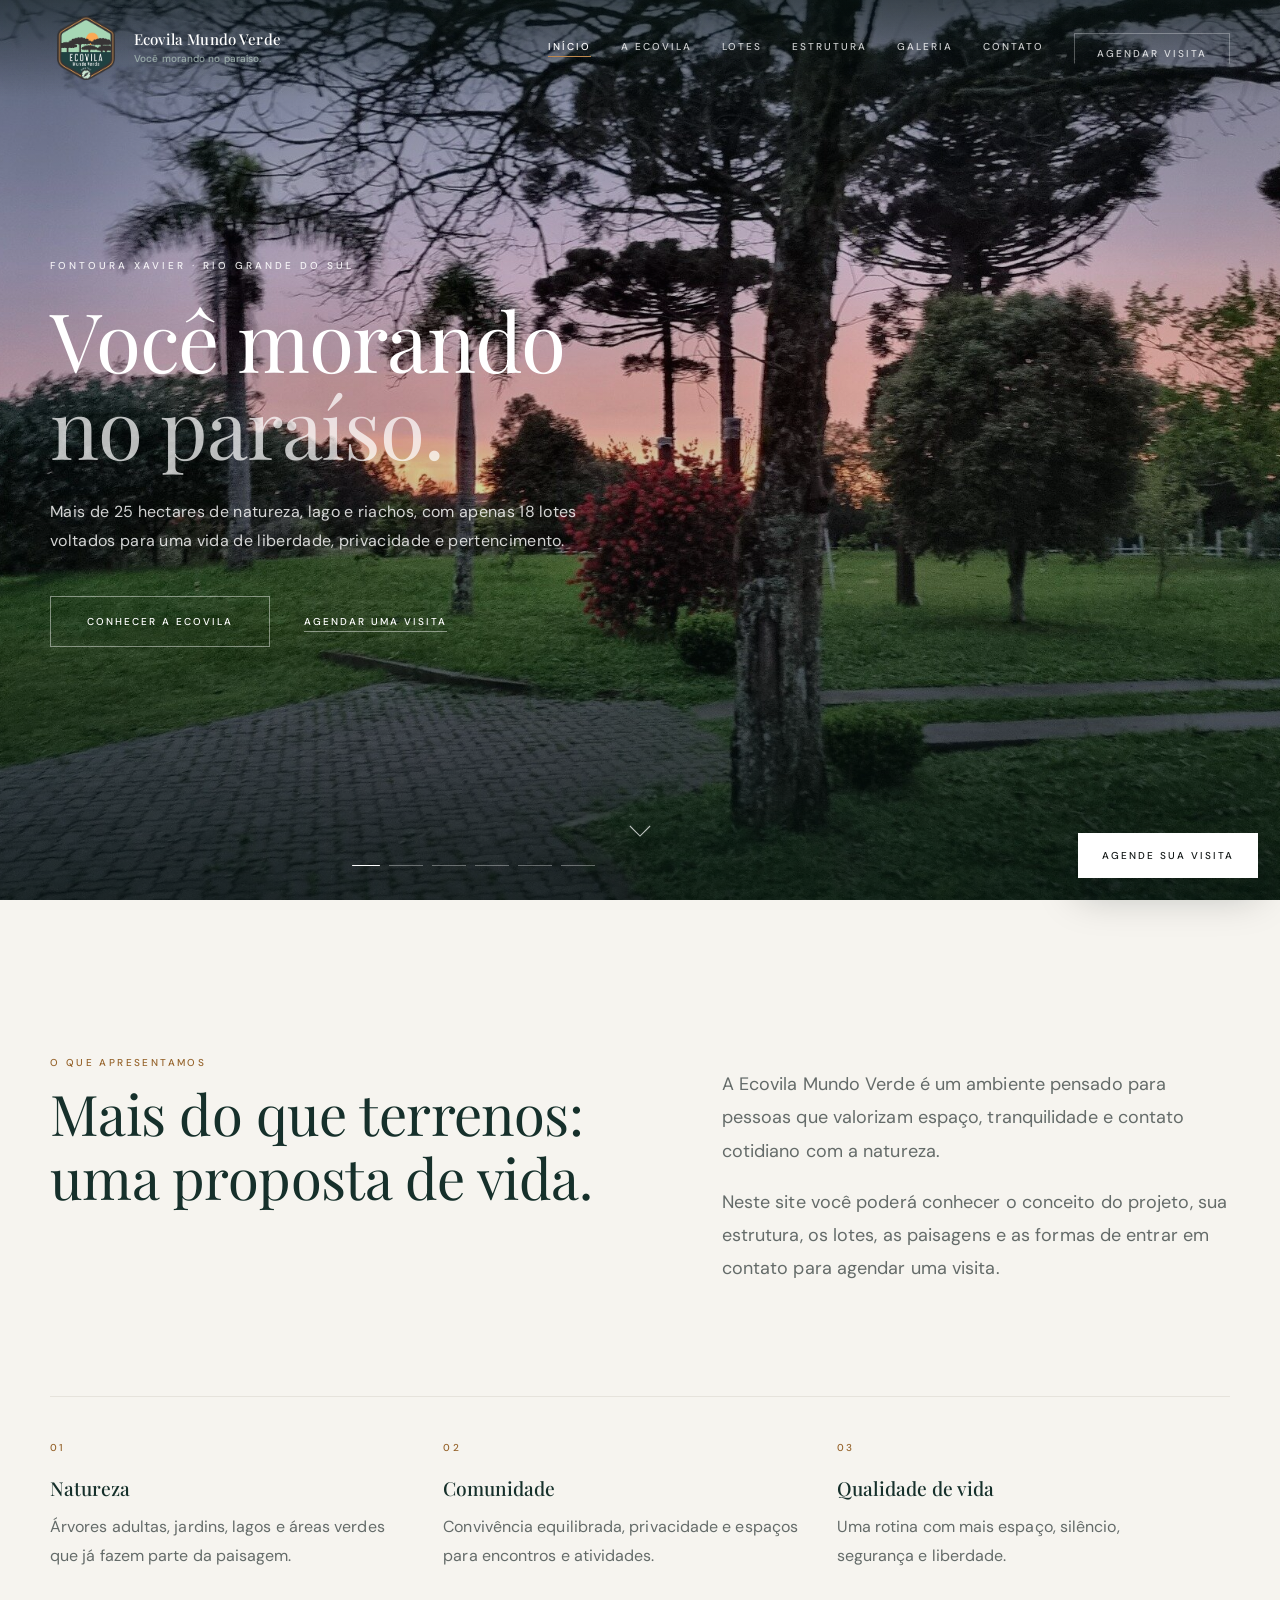
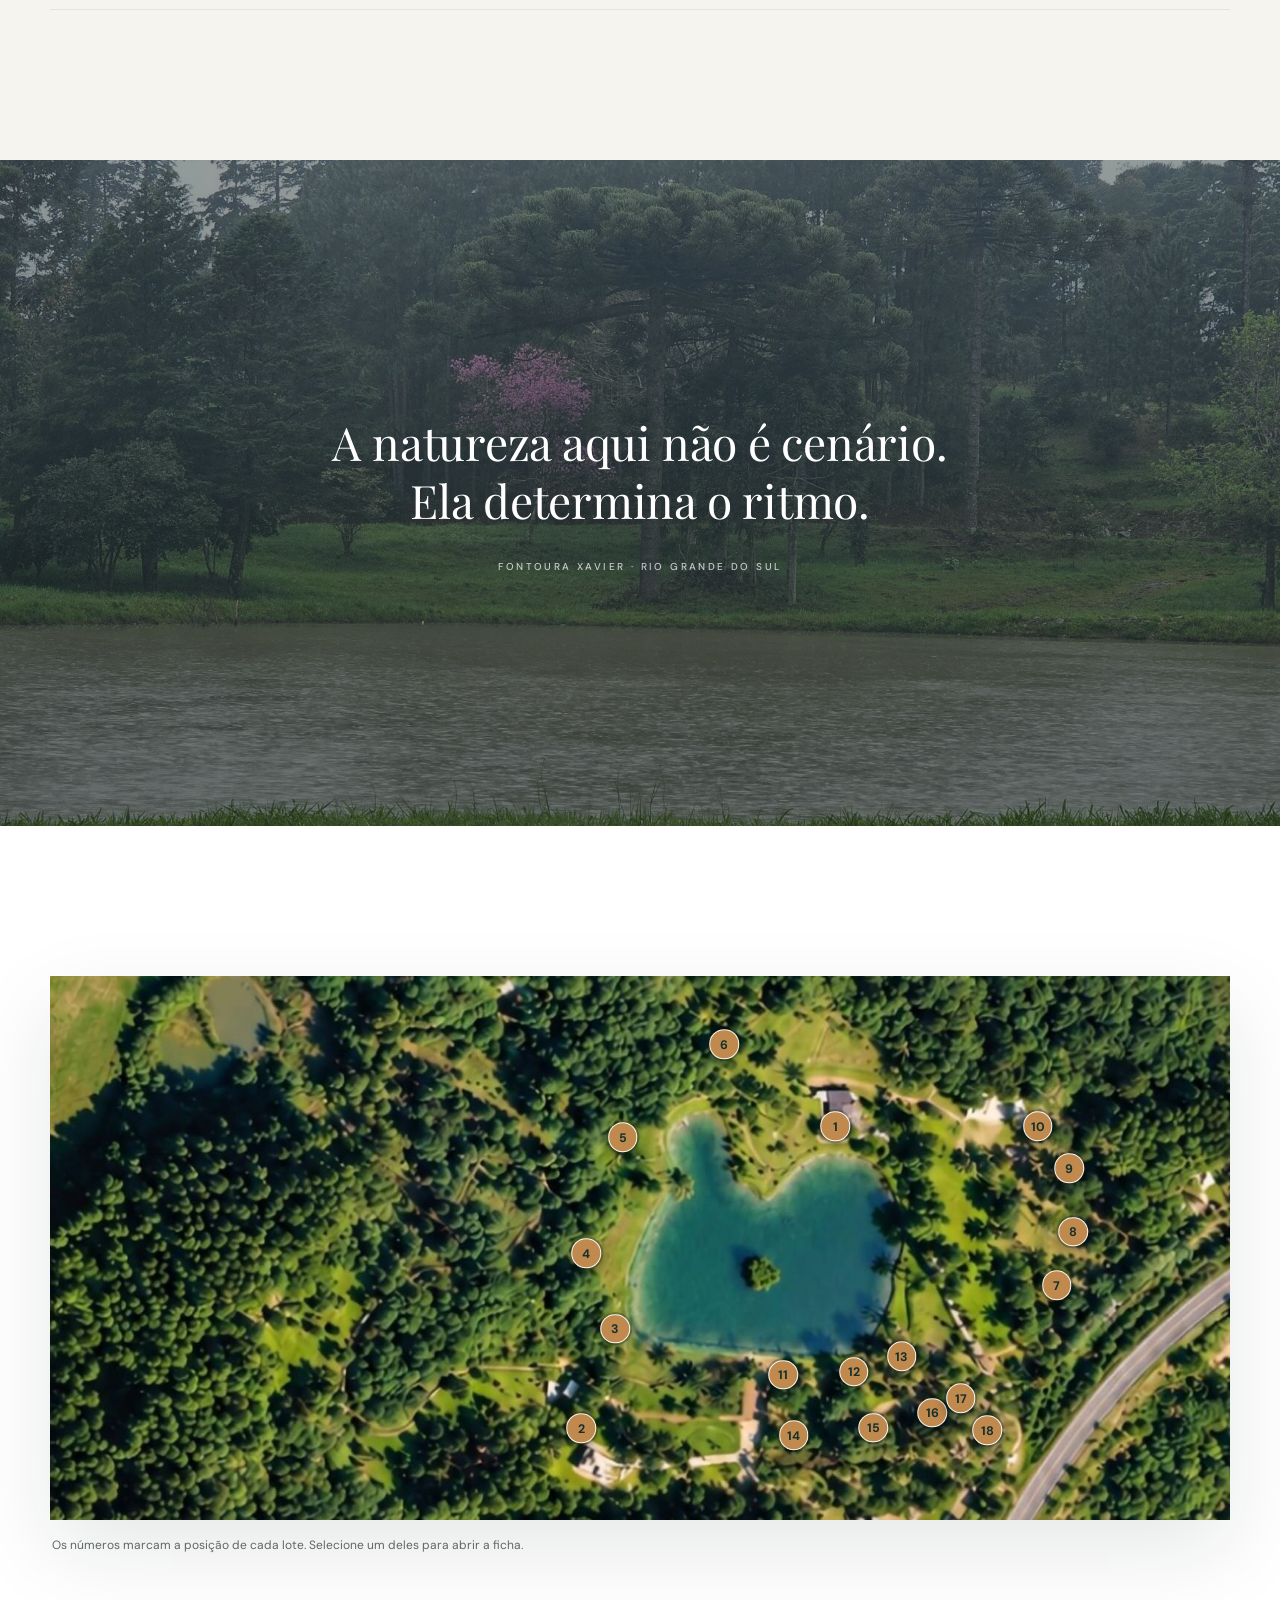
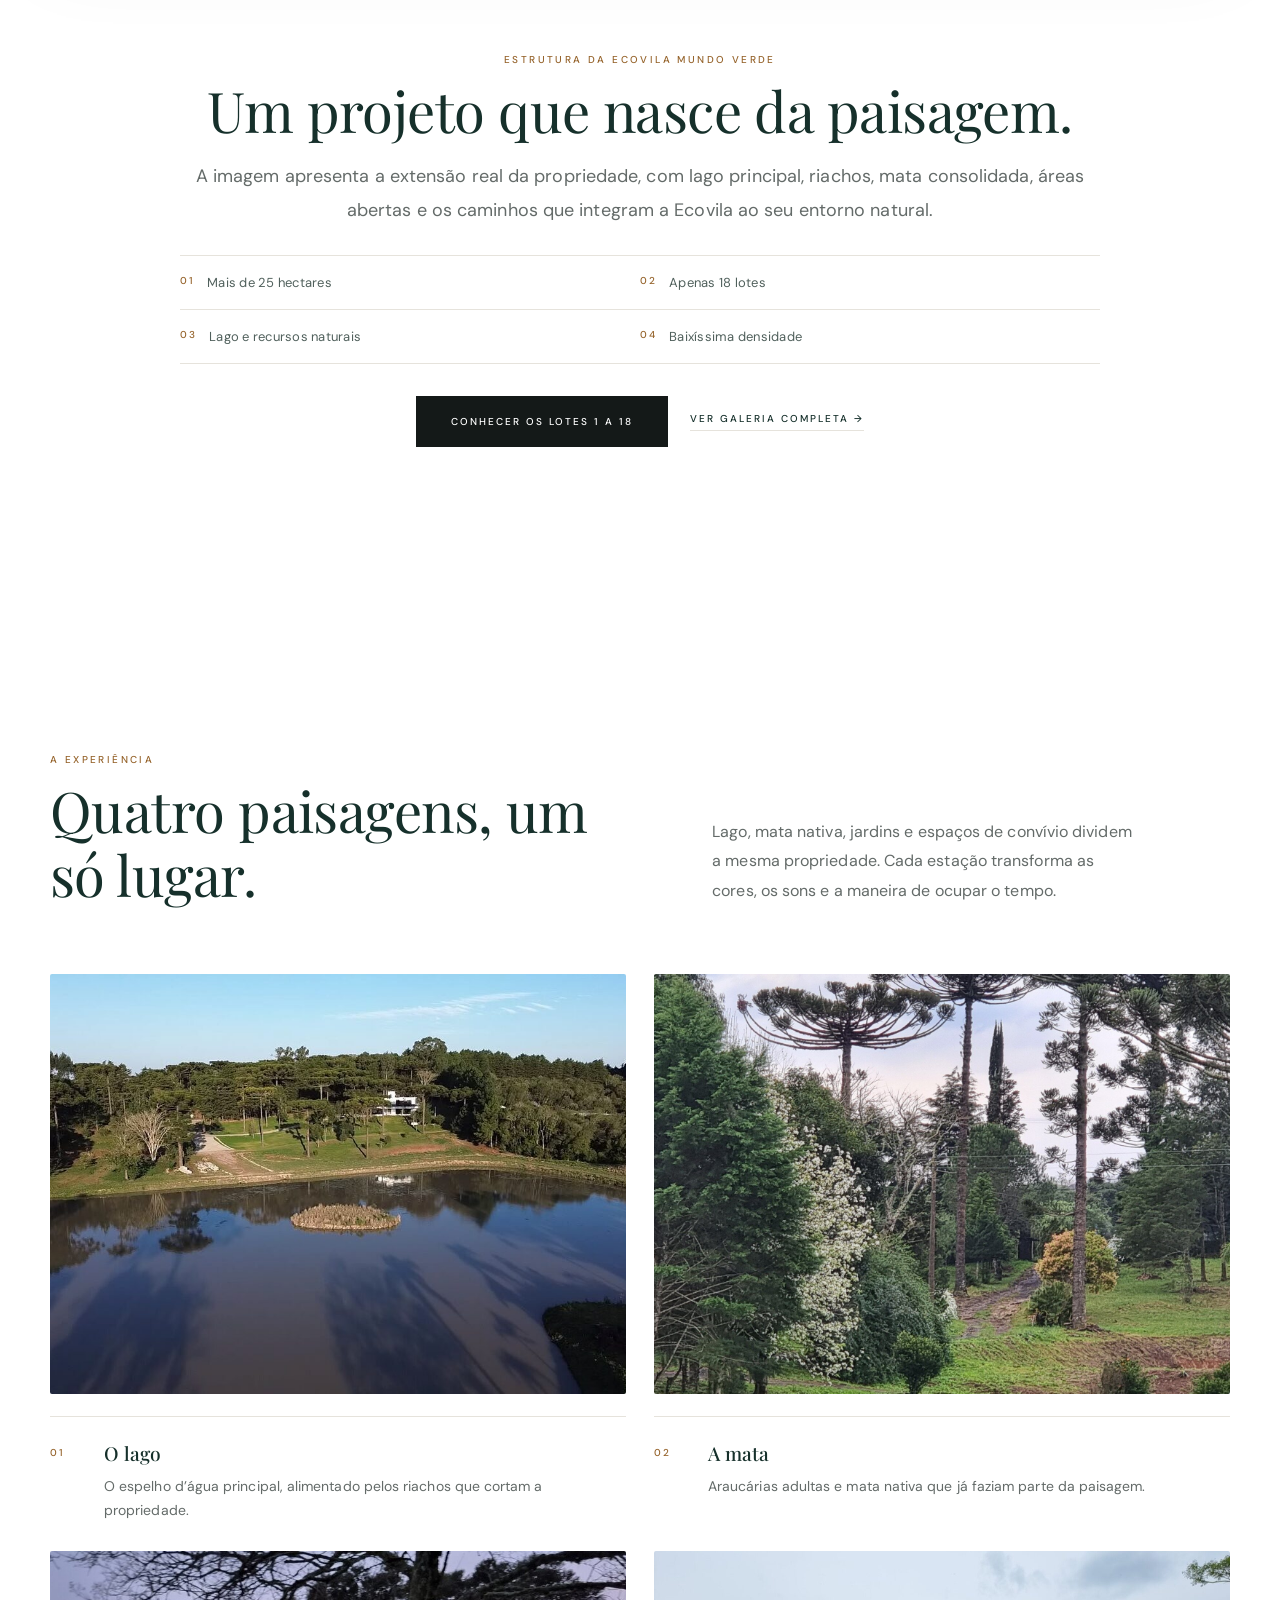
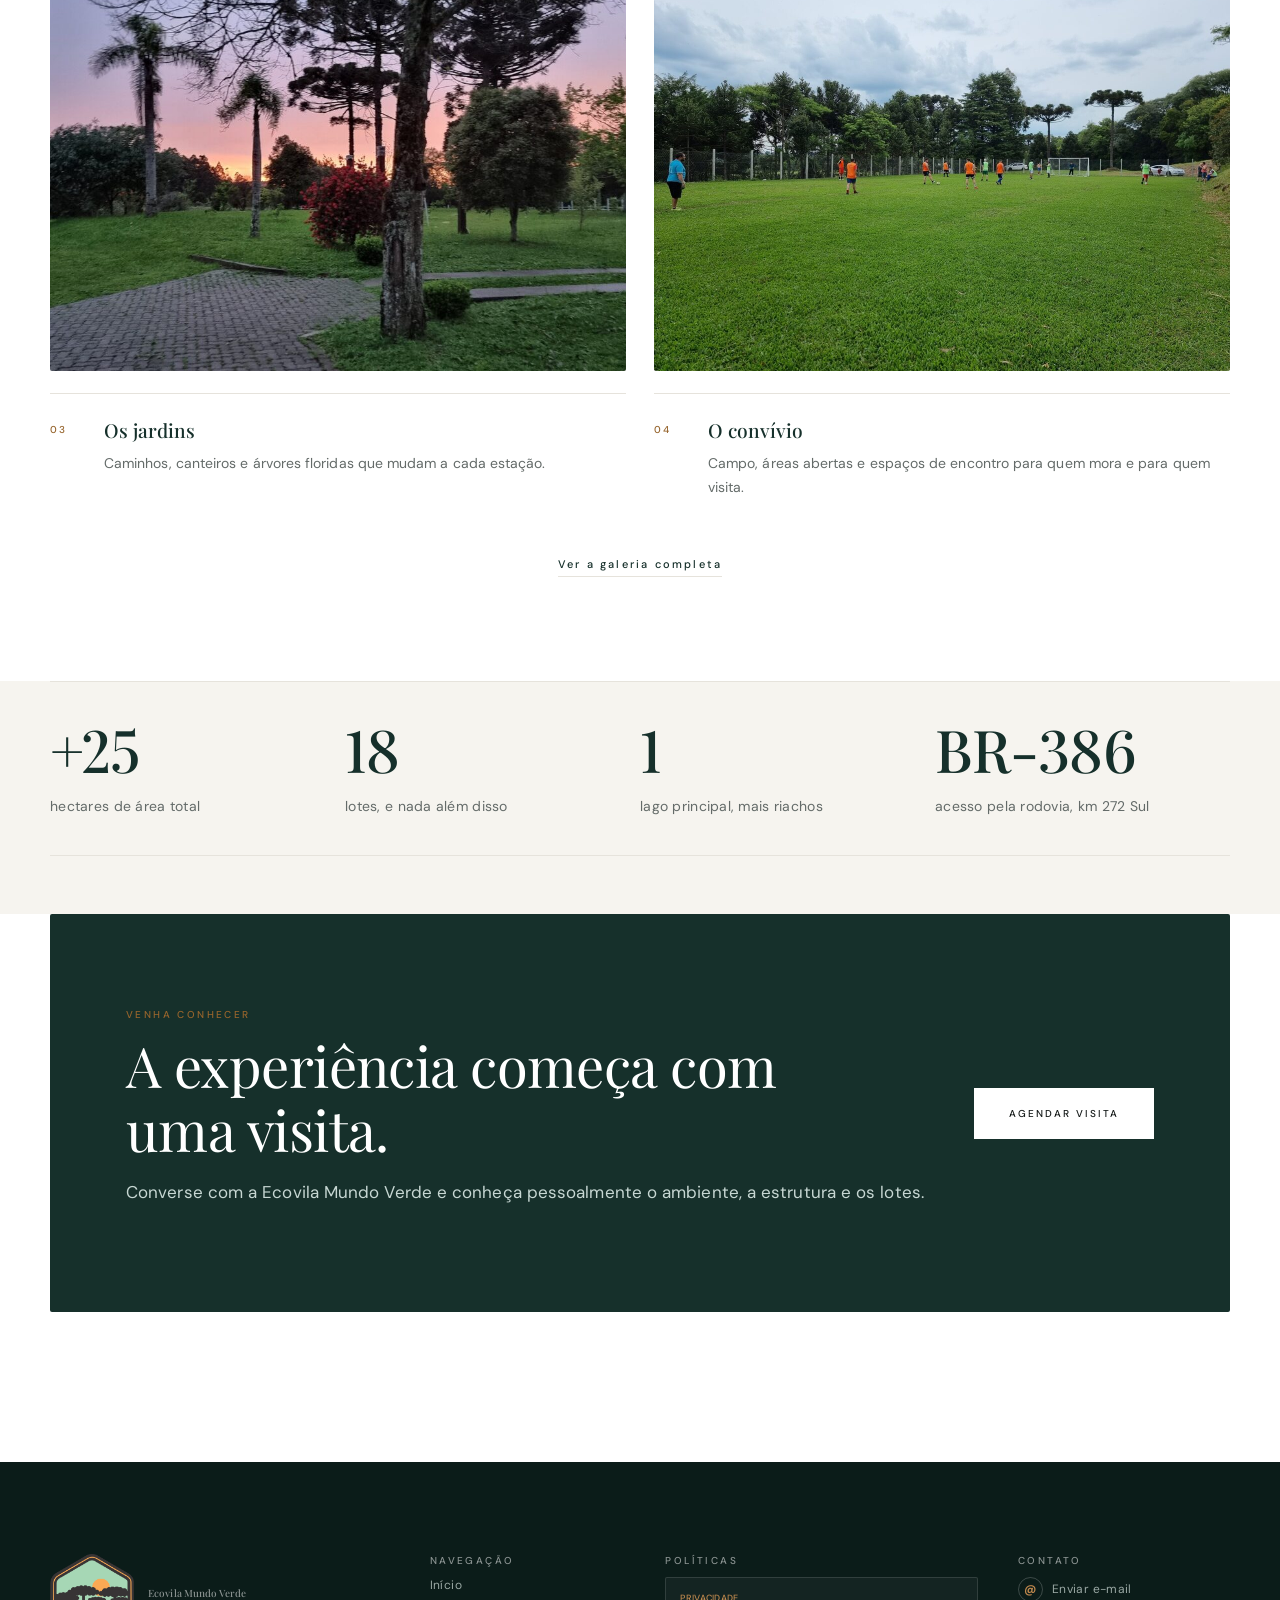
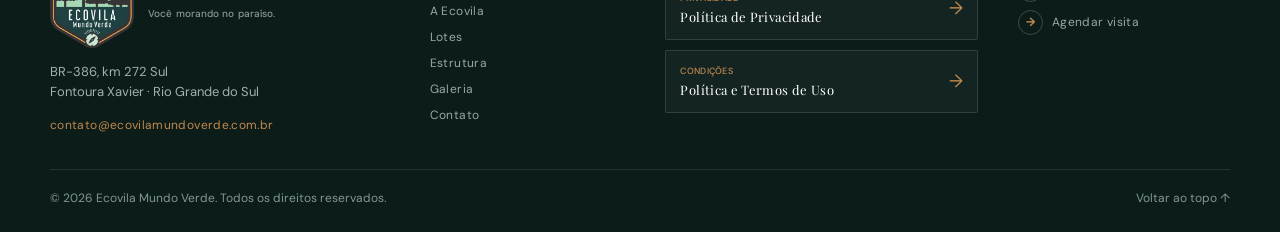
==== commit 981ba829: "Usa a foto aerea em pe no celular Na largura de um telefone a foto deitada so funcionava rolando de " ====
--- a/index.html
+++ b/index.html
@@ -10,7 +10,7 @@
   </header><main>
   <section class="hero" id="inicio"><div class="hero-slides" aria-hidden="true"><video class="hero-slide active" autoplay muted loop playsinline preload="auto" poster="assets/hero-por-do-sol.jpg"><source src="assets/hero-por-do-sol.mp4" type="video/mp4"></video><img class="hero-slide" src="assets/hero-neblina-lago.jpg" alt="" width="2048" height="1153"><img class="hero-slide" src="assets/hero-jardim-rosas.jpg" alt="" width="2048" height="1153"><video class="hero-slide" muted loop playsinline preload="none" poster="assets/hero-por-do-sol.jpg"><source src="assets/hero-crepusculo.mp4" type="video/mp4"></video><img class="hero-slide" src="assets/hero-lago-casa.jpg" alt="" width="2047" height="2047"><img class="hero-slide" src="assets/hero-por-do-sol.jpg" alt="" width="2048" height="1153"></div><div class="hero-overlay"></div><div class="container hero-content"><span class="eyebrow">FONTOURA XAVIER · RIO GRANDE DO SUL</span><h1>Você morando<br><em>no paraíso.</em></h1><p>Mais de 25 hectares de natureza, lago e riachos, com apenas 18 lotes voltados para uma vida de liberdade, privacidade e pertencimento.</p><div class="hero-actions"><a class="btn btn-ghost btn-hero" href="a-ecovila.html">Conhecer a Ecovila</a><a class="btn btn-ghost" href="contato.html">Agendar uma visita</a></div></div><a class="scroll-cue" href="#inicio-conteudo" aria-label="Rolar para o conteudo"><svg viewBox="0 0 24 14" width="22" height="13" fill="none" stroke="currentColor" stroke-width="1.2" aria-hidden="true"><path d="M1 1l11 11L23 1"/></svg></a><div class="hero-dots" aria-label="Destaques visuais"><button class="active" aria-label="Cena 1"></button><button aria-label="Cena 2"></button><button aria-label="Cena 3"></button><button aria-label="Cena 4"></button><button aria-label="Cena 5"></button><button aria-label="Cena 6"></button></div></section>
   <section class="section premium-intro" id="inicio-conteudo"><div class="container intro-grid"><div class="intro-title"><span class="section-kicker">O QUE APRESENTAMOS</span><h2>Mais do que terrenos: uma proposta de vida.</h2></div><div class="intro-copy"><p>A Ecovila Mundo Verde é um ambiente pensado para pessoas que valorizam espaço, tranquilidade e contato cotidiano com a natureza.</p><p>Neste site você poderá conhecer o conceito do projeto, sua estrutura, os lotes, as paisagens e as formas de entrar em contato para agendar uma visita.</p></div></div><div class="container pillars"><article><span>01</span><h3>Natureza</h3><p>Árvores adultas, jardins, lagos e áreas verdes que já fazem parte da paisagem.</p></article><article><span>02</span><h3>Comunidade</h3><p>Convivência equilibrada, privacidade e espaços para encontros e atividades.</p></article><article><span>03</span><h3>Qualidade de vida</h3><p>Uma rotina com mais espaço, silêncio, segurança e liberdade.</p></article></div></section>
-  <section class="statement" aria-label="A proposta da Ecovila"><img src="assets/galeria-lago-mata.jpg" alt="Lago da Ecovila Mundo Verde sob a neblina da manhã" loading="lazy" decoding="async" width="2048" height="1153"><div class="statement-veil"></div><blockquote class="container"><p>A natureza aqui não é cenário.<br>Ela determina o ritmo.</p><cite>Fontoura Xavier · Rio Grande do Sul</cite></blockquote></section><section class="section aerial-showcase"><div class="container aerial-grid aerial-grid-base"><figure class="lot-aerial"><div class="lot-aerial-scroll"><div class="lot-aerial-frame"><img src="assets/lotes/mapa-aereo.jpg" alt="Vista aérea da Ecovila Mundo Verde, com o lago, a mata e a localização dos 18 lotes" loading="lazy" decoding="async" width="1600" height="738"><div class="lot-aerial-pins" id="lotMapPins"></div></div></div><figcaption class="lot-aerial-note"><span class="lot-aerial-hint">Arraste para o lado para percorrer o mapa.</span>Os números marcam a posição de cada lote. Selecione um deles para abrir a ficha.</figcaption></figure><div class="aerial-copy"><span class="section-kicker">ESTRUTURA DA ECOVILA MUNDO VERDE</span><h2>Um projeto que nasce da paisagem.</h2><p>A imagem apresenta a extensão real da propriedade, com lago principal, riachos, mata consolidada, áreas abertas e os caminhos que integram a Ecovila ao seu entorno natural.</p><div class="mini-list"><div><b>01</b><span>Mais de 25 hectares</span></div><div><b>02</b><span>Apenas 18 lotes</span></div><div><b>03</b><span>Lago e recursos naturais</span></div><div><b>04</b><span>Baixíssima densidade</span></div></div><div class="home-project-links"><a class="btn btn-primary" href="lotes.html">CONHECER OS LOTES 1 A 18</a><a class="text-link" href="galeria.html">VER GALERIA COMPLETA →</a></div></div></div></section>
+  <section class="statement" aria-label="A proposta da Ecovila"><img src="assets/galeria-lago-mata.jpg" alt="Lago da Ecovila Mundo Verde sob a neblina da manhã" loading="lazy" decoding="async" width="2048" height="1153"><div class="statement-veil"></div><blockquote class="container"><p>A natureza aqui não é cenário.<br>Ela determina o ritmo.</p><cite>Fontoura Xavier · Rio Grande do Sul</cite></blockquote></section><section class="section aerial-showcase"><div class="container aerial-grid aerial-grid-base"><figure class="lot-aerial"><div class="lot-aerial-scroll"><div class="lot-aerial-frame"><picture><source media="(max-width:640px)" srcset="assets/lotes/mapa-aereo-mobile.jpg" width="738" height="1600"><img src="assets/lotes/mapa-aereo.jpg" alt="Vista aérea da Ecovila Mundo Verde, com o lago, a mata e a localização dos 18 lotes" loading="lazy" decoding="async" width="1600" height="738"></picture><div class="lot-aerial-pins" id="lotMapPins"></div></div></div><figcaption class="lot-aerial-note"><span class="lot-aerial-hint">Arraste para o lado para percorrer o mapa.</span>Os números marcam a posição de cada lote. Selecione um deles para abrir a ficha.</figcaption></figure><div class="aerial-copy"><span class="section-kicker">ESTRUTURA DA ECOVILA MUNDO VERDE</span><h2>Um projeto que nasce da paisagem.</h2><p>A imagem apresenta a extensão real da propriedade, com lago principal, riachos, mata consolidada, áreas abertas e os caminhos que integram a Ecovila ao seu entorno natural.</p><div class="mini-list"><div><b>01</b><span>Mais de 25 hectares</span></div><div><b>02</b><span>Apenas 18 lotes</span></div><div><b>03</b><span>Lago e recursos naturais</span></div><div><b>04</b><span>Baixíssima densidade</span></div></div><div class="home-project-links"><a class="btn btn-primary" href="lotes.html">CONHECER OS LOTES 1 A 18</a><a class="text-link" href="galeria.html">VER GALERIA COMPLETA →</a></div></div></div></section>
   <section class="section experience"><div class="container"><div class="editorial-head"><div><span class="section-kicker">A experiência</span><h2>Quatro paisagens, um só lugar.</h2></div><p>Lago, mata nativa, jardins e espaços de convívio dividem a mesma propriedade. Cada estação transforma as cores, os sons e a maneira de ocupar o tempo.</p></div><div class="experience-grid"><a class="exp-tile" href="galeria.html"><img src="assets/lago-margem.jpg" alt="Lago principal da Ecovila refletindo o céu" loading="lazy" decoding="async" width="1160" height="653"><div class="exp-tile-body"><small>01</small><h3>O lago</h3><p>O espelho d’água principal, alimentado pelos riachos que cortam a propriedade.</p></div></a><a class="exp-tile" href="galeria.html"><img src="assets/mata-araucarias.jpg" alt="Araucárias e vegetação nativa da Ecovila" loading="lazy" decoding="async" width="2048" height="1153"><div class="exp-tile-body"><small>02</small><h3>A mata</h3><p>Araucárias adultas e mata nativa que já faziam parte da paisagem.</p></div></a><a class="exp-tile" href="galeria.html"><img src="assets/ecovila-jardim-por-do-sol.jpg" alt="Jardins da Ecovila ao entardecer" loading="lazy" decoding="async" width="1152" height="649"><div class="exp-tile-body"><small>03</small><h3>Os jardins</h3><p>Caminhos, canteiros e árvores floridas que mudam a cada estação.</p></div></a><a class="exp-tile" href="galeria.html"><img src="assets/galeria-campo-society.jpg" alt="Campo de futebol society da Ecovila" loading="lazy" decoding="async" width="1152" height="864"><div class="exp-tile-body"><small>04</small><h3>O convívio</h3><p>Campo, áreas abertas e espaços de encontro para quem mora e para quem visita.</p></div></a></div><p class="experience-link"><a class="text-link" href="galeria.html">Ver a galeria completa</a></p></div></section><section class="figures"><div class="container figures-row"><div><b>+25</b><span>hectares de área total</span></div><div><b>18</b><span>lotes, e nada além disso</span></div><div><b>1</b><span>lago principal, mais riachos</span></div><div><b>BR-386</b><span>acesso pela rodovia, km 272 Sul</span></div></div></section><section class="section home-cta"><div class="container cta-panel"><div><span class="section-kicker">VENHA CONHECER</span><h2>A experiência começa com uma visita.</h2><p>Converse com a Ecovila Mundo Verde e conheça pessoalmente o ambiente, a estrutura e os lotes.</p></div><a class="btn btn-primary" href="contato.html">AGENDAR VISITA</a></div></section></main><a class="wa-float" data-wa hidden href="#" target="_blank" rel="noopener" aria-label="Conversar pelo WhatsApp"><svg viewBox="0 0 24 24" fill="currentColor" aria-hidden="true" focusable="false"><path d="M17.472 14.382c-.297-.149-1.758-.867-2.03-.967-.273-.099-.471-.148-.67.15-.197.297-.767.966-.94 1.164-.173.199-.347.223-.644.075-.297-.15-1.255-.463-2.39-1.475-.883-.788-1.48-1.761-1.653-2.059-.173-.297-.018-.458.13-.606.134-.133.298-.347.446-.52.149-.174.198-.298.298-.497.099-.198.05-.371-.025-.52-.075-.149-.669-1.612-.916-2.207-.242-.579-.487-.5-.669-.51a12.8 12.8 0 0 0-.57-.01c-.198 0-.52.074-.792.372-.272.297-1.04 1.016-1.04 2.479 0 1.462 1.065 2.875 1.213 3.074.149.198 2.096 3.2 5.077 4.487.709.306 1.262.489 1.694.625.712.227 1.36.195 1.872.118.571-.085 1.758-.719 2.006-1.413.248-.694.248-1.289.173-1.413-.074-.124-.272-.198-.57-.347m-5.421 7.403h-.004a9.87 9.87 0 0 1-5.031-1.378l-.361-.214-3.741.982.998-3.648-.235-.374a9.86 9.86 0 0 1-1.51-5.26c.001-5.45 4.436-9.884 9.888-9.884a9.82 9.82 0 0 1 6.988 2.896 9.825 9.825 0 0 1 2.893 6.994c-.003 5.45-4.437 9.884-9.885 9.884m8.413-18.297A11.815 11.815 0 0 0 12.05 0C5.495 0 .16 5.335.157 11.892c0 2.096.547 4.142 1.588 5.945L.057 24l6.305-1.654a11.882 11.882 0 0 0 5.683 1.448h.005c6.554 0 11.89-5.335 11.893-11.893A11.821 11.821 0 0 0 20.465 3.488"/></svg></a><a class="visit-float" href="contato.html" aria-label="Agende sua visita à Ecovila Mundo Verde">AGENDE SUA VISITA</a><footer>
     <div class="container footer-main footer-expanded">
       <div class="footer-brand-block"><div class="footer-brand"><img src="assets/logo.png" alt="Logomarca oficial da Ecovila Mundo Verde" loading="lazy" decoding="async" width="1113" height="1241"><div><strong>Ecovila Mundo Verde</strong><span class="brand-tagline footer-tagline">Você morando no paraíso.</span></div></div><address>BR-386, km 272 Sul<br>Fontoura Xavier · Rio Grande do Sul</address><a class="footer-email" href="mailto:contato@ecovilamundoverde.com.br">contato@ecovilamundoverde.com.br</a></div>
--- a/styles.css
+++ b/styles.css
@@ -569,7 +569,11 @@
 .lot-aerial-scroll{min-width:0}
 .lot-aerial-frame{position:relative;aspect-ratio:1600/738;container-type:inline-size;
   background:var(--green3);box-shadow:var(--shadow)}
-.lot-aerial-frame>img{display:block;width:100%;height:100%;object-fit:cover}
+/* O <picture> entrou para trocar a foto no celular. Ele e so um involucro
+   de escolha, nao de layout: display:contents o tira do caminho para a
+   imagem continuar preenchendo a moldura como antes. */
+.lot-aerial-frame picture{display:contents}
+.lot-aerial-frame img{display:block;width:100%;height:100%;object-fit:cover}
 .lot-aerial-pins{position:absolute;inset:0}
 
 /* O pino cobre o numero vermelho impresso na foto, que e pequeno demais e
@@ -631,3 +635,24 @@
 @media(max-width:860px){
   .modal-media img[data-recorte]{padding:16px 16px 34px}
 }
+
+/* ------------------------------------------- celular: a foto aerea em pe
+   Na largura de um telefone a foto deitada so funcionava rolando de lado.
+   Existe agora a mesma foto girada 90 graus, que cabe inteira na tela em
+   pe, e com ela a rolagem lateral deixa de ser necessaria.
+
+   A moldura troca de proporcao junto com a imagem (o <source> no HTML usa
+   exatamente este mesmo limite de 640px, e o script.js tambem, para os
+   tres nunca discordarem sobre qual foto esta no ar).
+
+   Os pinos encolhem porque em pe a foto aparece menor: medido, o par mais
+   proximo (lotes 16 e 17) fica a 20,7 px numa moldura de 350 px, entao o
+   pino precisa ficar abaixo disso para os dois nao se encostarem. */
+@media(max-width:640px){
+  .lot-aerial-frame{aspect-ratio:738/1600;min-width:0}
+  .lot-aerial-scroll{overflow-x:visible}
+  .lot-aerial-hint{display:none}
+  .lot-pin-map{width:clamp(17px,5.3cqw,30px);height:clamp(17px,5.3cqw,30px);
+    font-size:clamp(8.5px,2.4cqw,13px);
+    box-shadow:0 0 0 1px rgba(8,22,20,.22),0 2px 7px rgba(5,18,16,.5)}
+}
